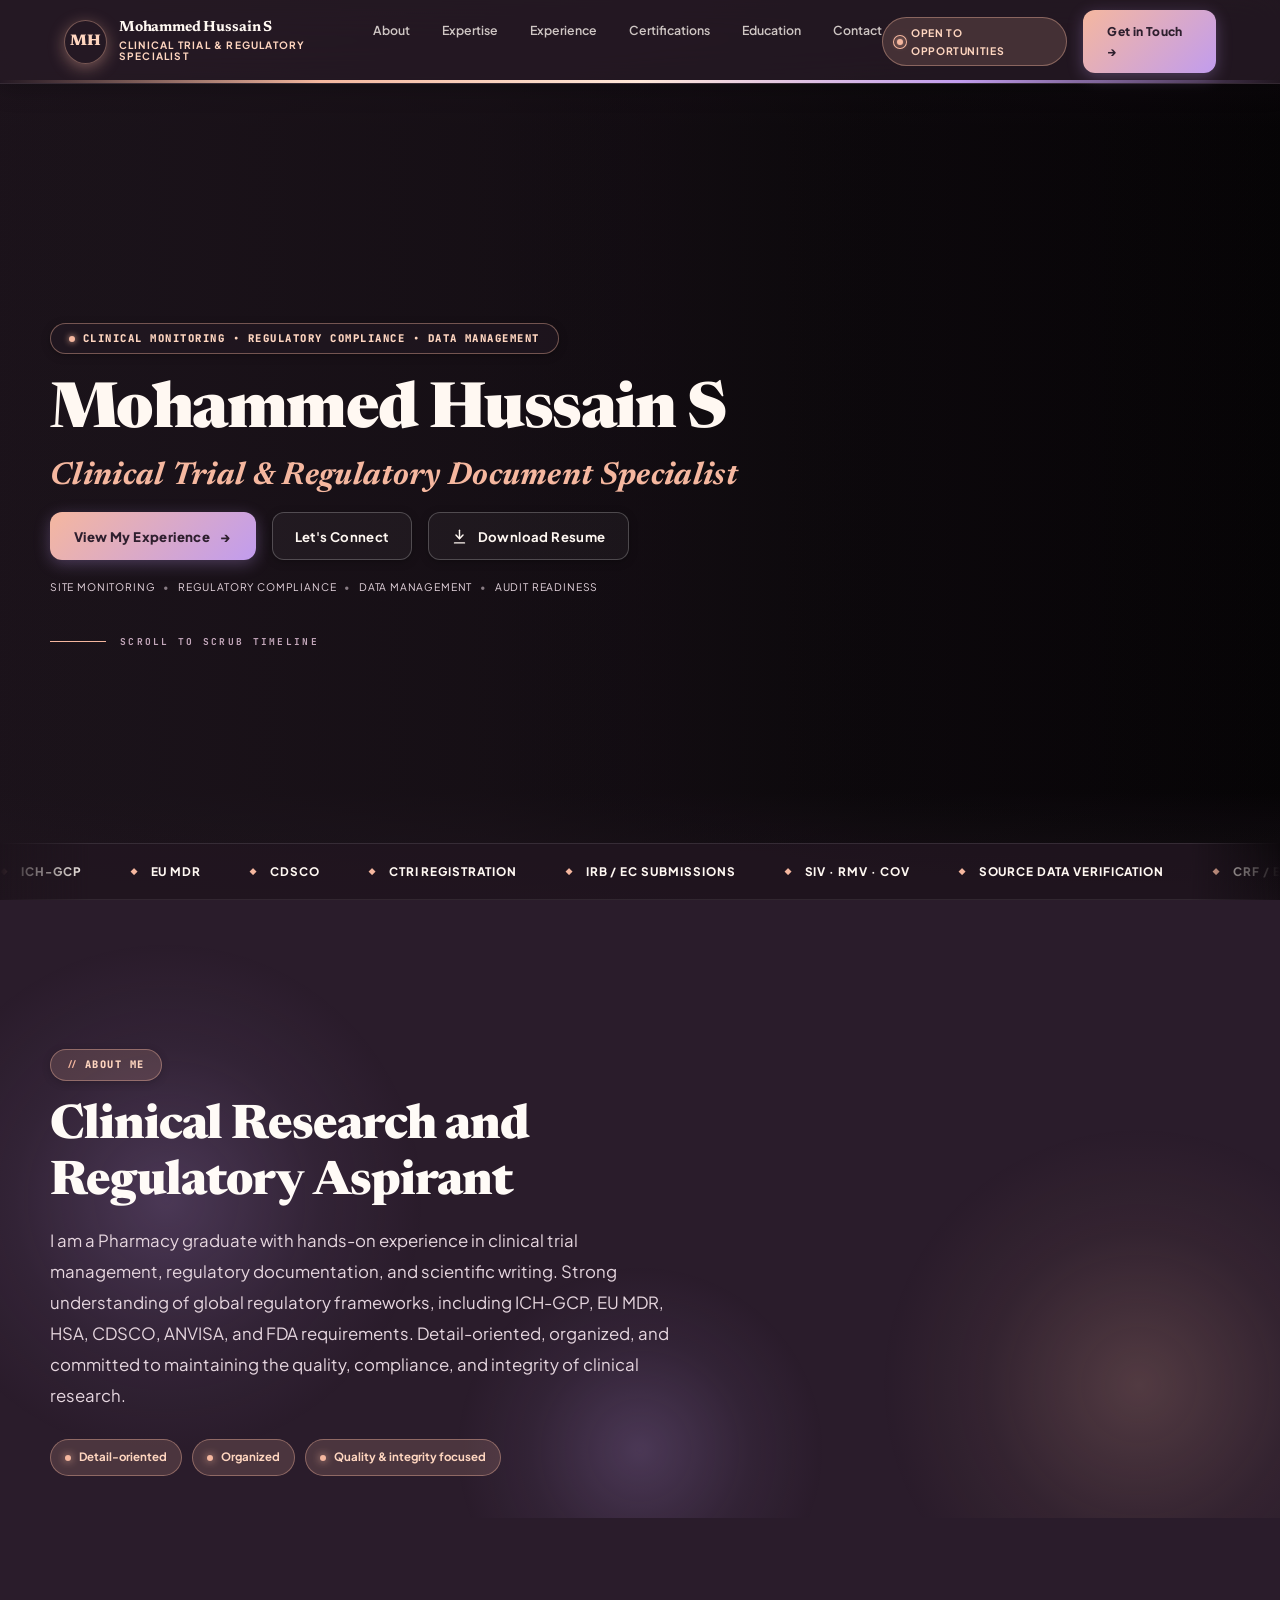
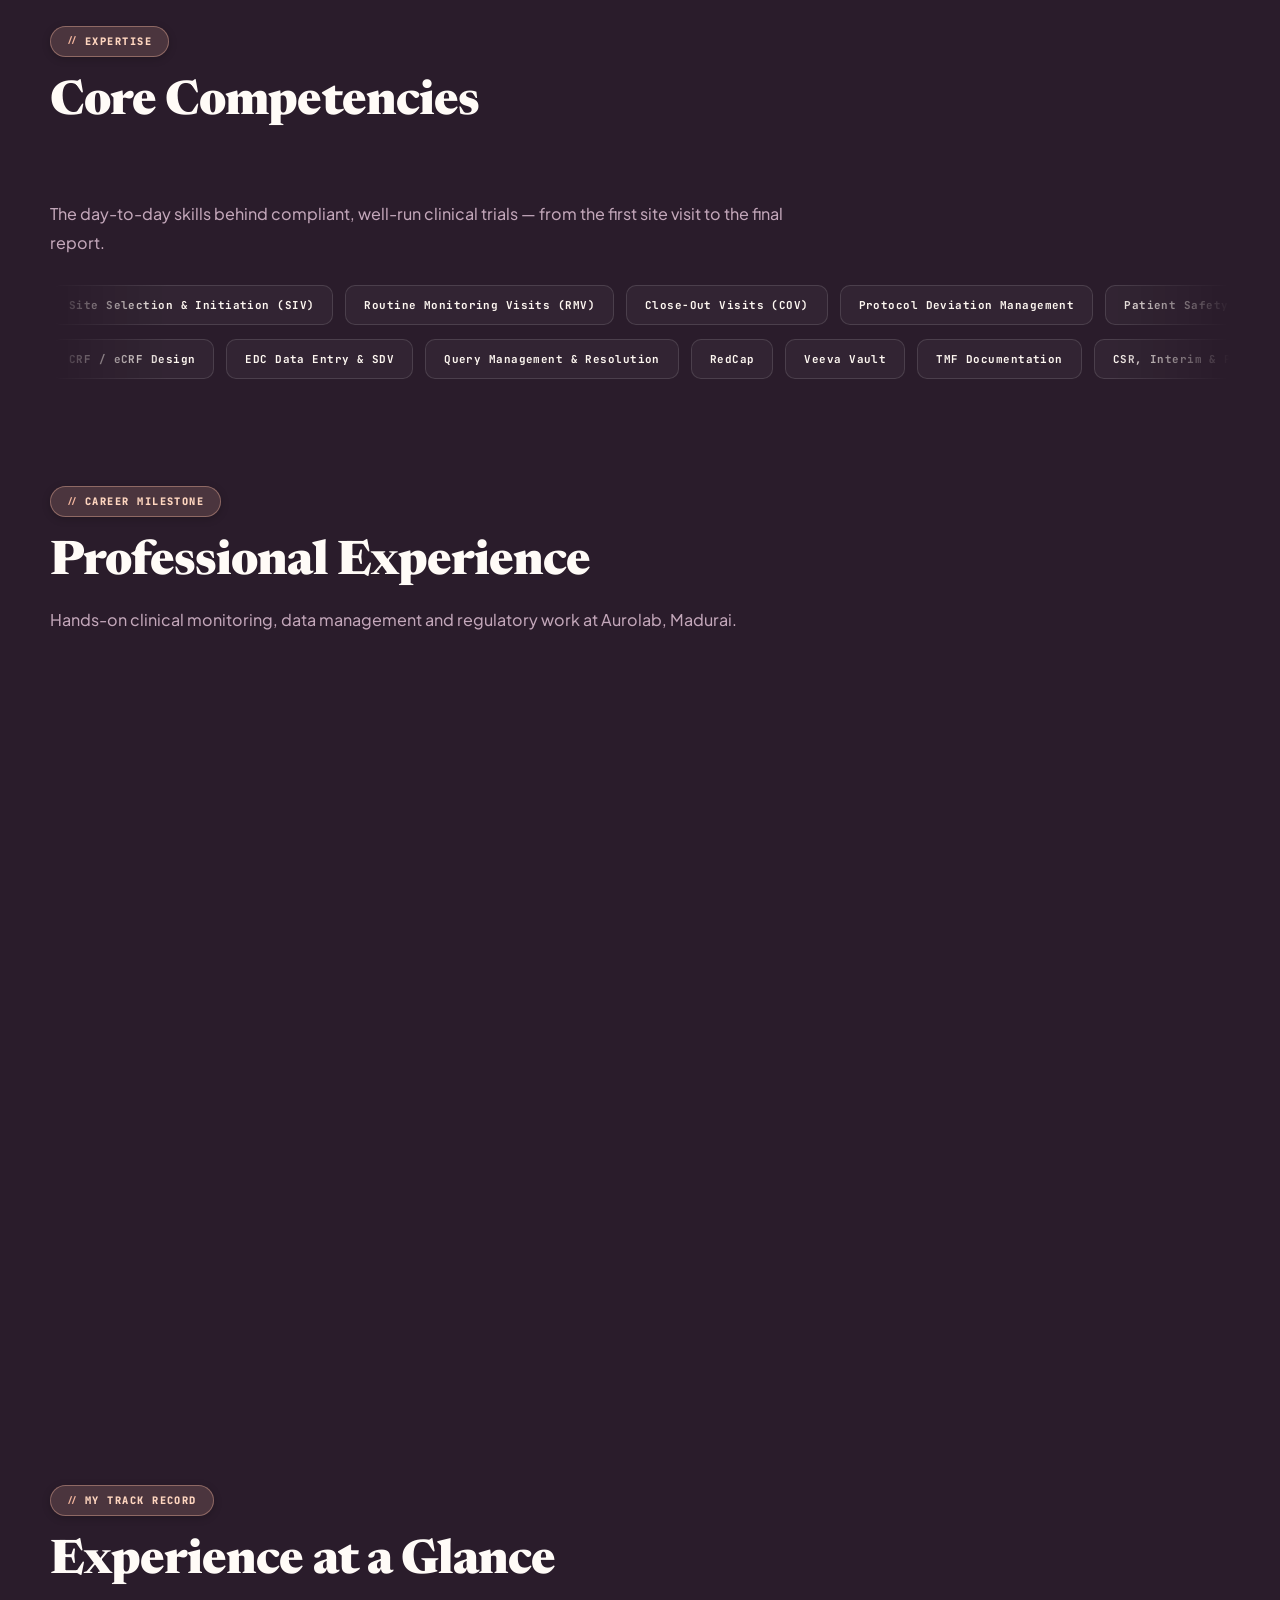
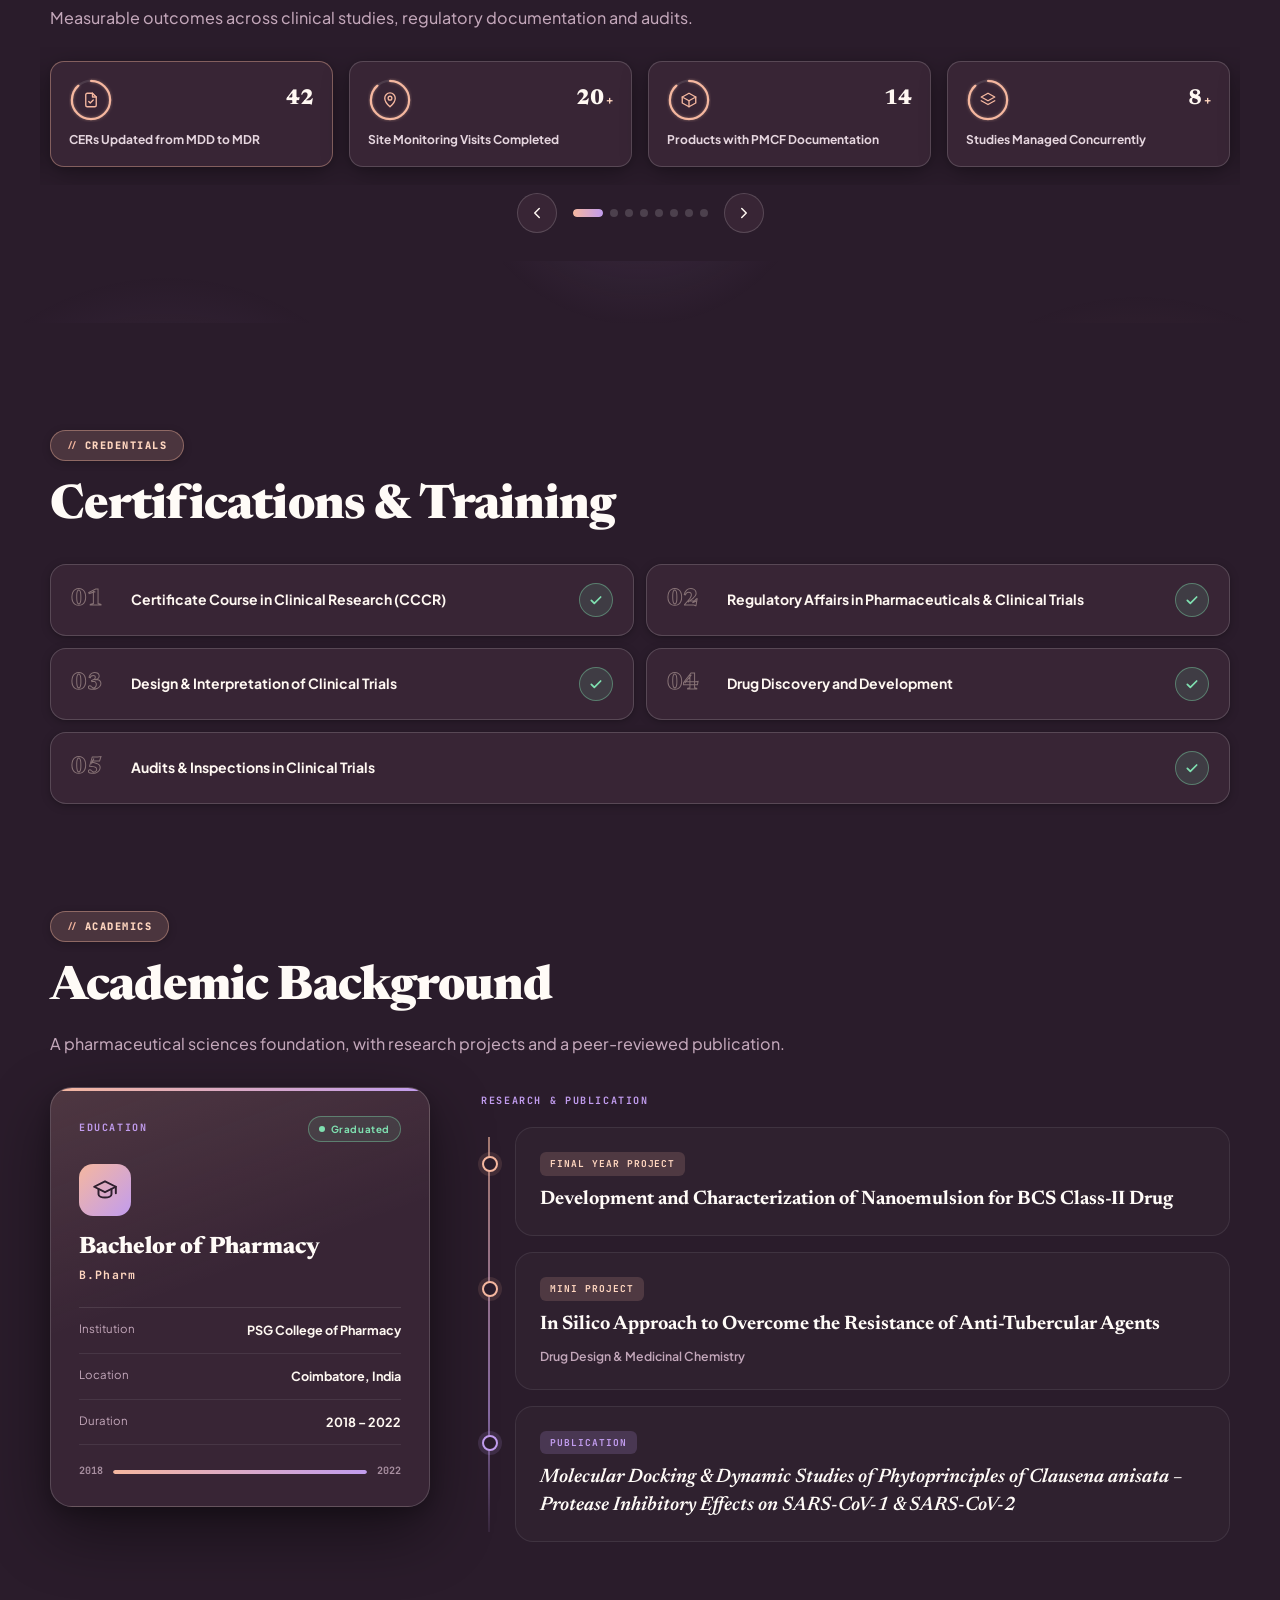
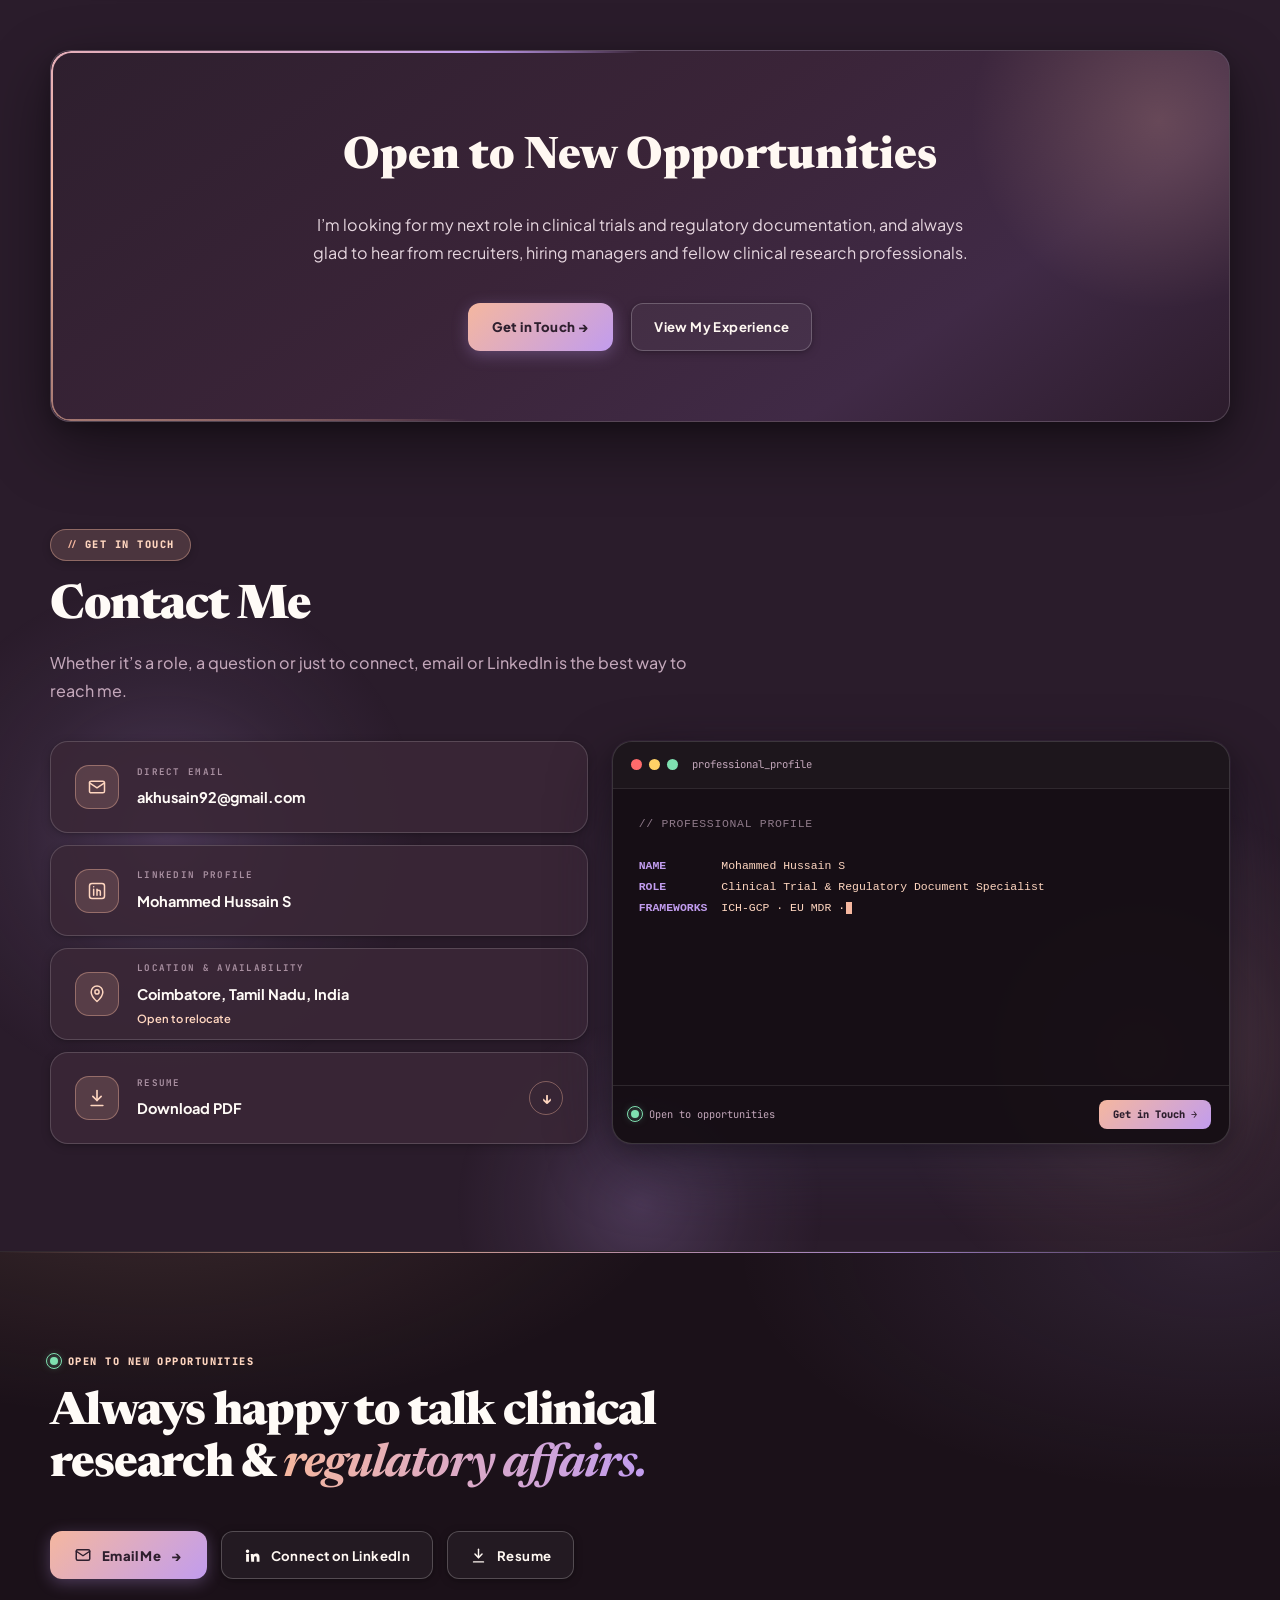
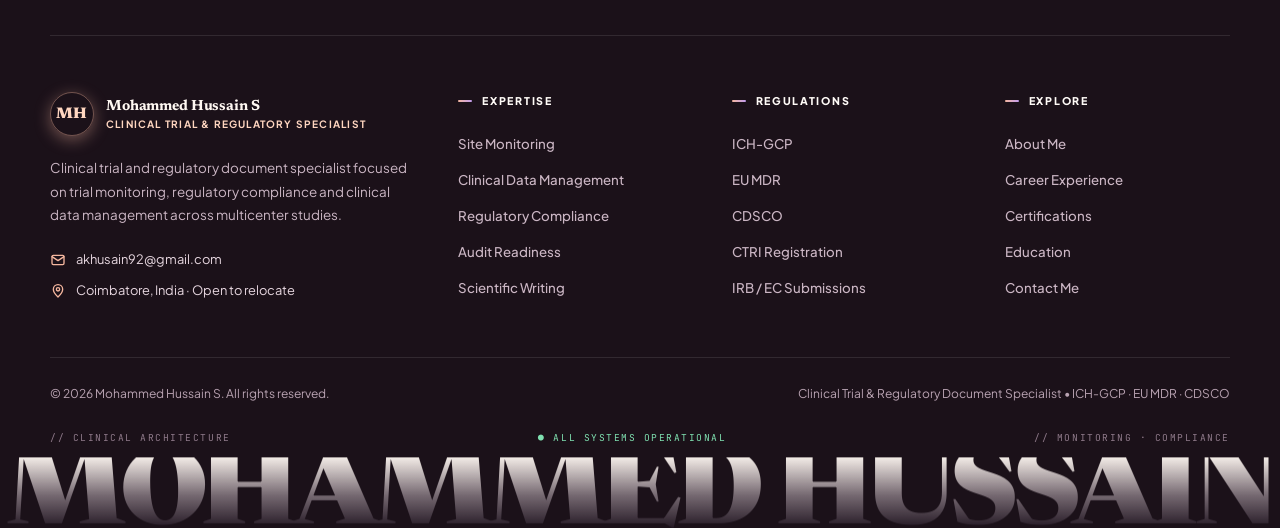
==== index.html @ bf6ba94a "Add portfolio files" ====
<!DOCTYPE html>
<html lang="en">
<head>
  <meta charset="UTF-8" />
  <meta name="viewport" content="width=device-width, initial-scale=1.0, maximum-scale=5.0" />
  
  <title>Mohammed Hussain S — Clinical Trial &amp; Regulatory Document Specialist</title>
  <meta name="description" content="Mohammed Hussain S — Clinical trial and regulatory document specialist with 2.7 years in clinical trial monitoring, regulatory compliance and data management across multicenter studies. ICH-GCP · EU MDR · CDSCO." />
  <meta name="robots" content="index, follow" />
  <meta name="keywords" content="Mohammed Hussain S, Clinical Trial Specialist, Regulatory Document Specialist, Clinical Research, Clinical Trial Monitoring, SIV, RMV, COV, SDV, ICH-GCP, EU MDR, CDSCO, CTRI, TMF, Aurolab" />
  
  <!-- Open Graph / Social Sharing Meta -->
  <meta property="og:type" content="website" />
  <meta property="og:title" content="Mohammed Hussain S — Clinical Trial &amp; Regulatory Document Specialist" />
  <meta property="og:description" content="Clinical trial and regulatory document specialist: 20+ site monitoring visits, 8+ concurrent trials with zero protocol deviations, and 6 notified body audits supported." />
  <meta name="twitter:card" content="summary_large_image" />
  <meta property="og:site_name" content="Mohammed Hussain S" />
  <meta property="og:image" content="ezgif-frame-001.jpg" />
  
  <!-- Google Fonts: Editorial Newsreader Serif + Plus Jakarta Sans + JetBrains Mono -->
  <link rel="preconnect" href="https://fonts.googleapis.com" />
  <link rel="preconnect" href="https://fonts.gstatic.com" crossorigin />
  <link href="https://fonts.googleapis.com/css2?family=JetBrains+Mono:wght@500;700;800&family=Newsreader:ital,opsz,wght@0,6..72,400..800;1,6..72,400..800&family=Plus+Jakarta+Sans:wght@400;500;600;700;800&display=swap" rel="stylesheet" />
  
  <link rel="stylesheet" href="style.css?v=69" />

  <!-- Motion bootstrap: flags JS so hidden-until-animated states never apply without it,
       and a failsafe that always releases the intro even if something goes wrong. -->
  <script>
    (function (d) {
      var r = d.documentElement;
      r.classList.add('js');
      if (window.matchMedia && matchMedia('(prefers-reduced-motion: reduce)').matches) {
        r.classList.add('is-loaded', 'reduced-motion');
      } else {
        var seen = false;
        try { seen = sessionStorage.getItem('mh-intro-seen') === '1'; } catch (e) {}
        if (seen) { r.classList.add('is-loaded', 'no-intro'); }
        else { setTimeout(function () { r.classList.add('is-loaded'); }, 2500); }
      }
    })(document);
  </script>
</head>
<body>
  <a class="skip-link" href="#main-content">Skip to main content</a>

  <!-- Intro curtain (hidden without JS and for reduced motion) -->
  <div class="intro-loader" aria-hidden="true">
    <div class="boot-top">
      <span><i class="boot-blink"></i>Initializing System</span>
      <span>Portfolio &middot; 2026</span>
    </div>
    <div class="boot-center">
      <div class="boot-name">MOHAMMED<span>HUSSAIN</span></div>
      <div class="boot-sub">Clinical Trial &amp; Regulatory Document Specialist</div>
      <div class="boot-pct"><span id="boot-pct">0</span><small>%</small></div>
    </div>
    <div class="boot-bottom">
      <div class="boot-bar"><span id="boot-bar"></span></div>
      <div class="boot-meta">
        <span id="boot-status">Loading modules&hellip;</span>
        <span>ICH-GCP &middot; EU MDR &middot; CDSCO</span>
      </div>
    </div>
  </div>

  <!-- Reading progress bar -->
  <div class="scroll-progress" aria-hidden="true"></div>

  <!-- Cursor follower (desktop pointers only) -->
  <div class="cursor-ring" aria-hidden="true"></div>

  <!-- Background Scroll Animation Canvas (High-Fidelity, Smooth Cinematic Scrubbing) -->
  <canvas id="scroll-canvas" aria-hidden="true"></canvas>

  <!-- Ambient Contrast Vignette (Guarantees Sharp Readability while Preserving Full Video Visibility) -->
  <div class="canvas-overlay" aria-hidden="true"></div>

  <!-- Main Content Layer Floating Gracefully over the Canvas -->
  <div class="content-wrapper">

    <!-- NAVIGATION BAR -->
    <header>
      <nav class="site-nav">
        <a href="#top" class="nav-brand">
          <span class="brand-monogram">MH</span>
          <div class="brand-meta">
            <span class="brand-name">Mohammed Hussain S</span>
            <span class="brand-title">Clinical Trial &amp; Regulatory Specialist</span>
          </div>
        </a>

        <ul class="nav-menu">
          <li><a href="#about" class="nav-link">About</a></li>
          <li><a href="#services" class="nav-link">Expertise</a></li>
          <li><a href="#experience" class="nav-link">Experience</a></li>
          <li><a href="#certifications" class="nav-link">Certifications</a></li>
          <li><a href="#credentials" class="nav-link">Education</a></li>
          <li><a href="#contact" class="nav-link">Contact</a></li>
        </ul>

        <div class="nav-actions">
          <div class="status-indicator">
            <span class="status-dot"></span>
            <span>Open to Opportunities</span>
          </div>
          <a href="#contact" class="btn btn-primary btn-sm btn-nav">Get in Touch &rarr;</a>
          <button class="hamburger" id="hamburger-btn" type="button" aria-label="Open navigation menu" aria-expanded="false" aria-controls="mobile-drawer">
            <span></span><span></span><span></span>
          </button>
        </div>
      </nav>

      <!-- Mobile Navigation Drawer -->
      <div class="mobile-nav-drawer" id="mobile-drawer">
        <ul>
          <li><a href="#about">About</a></li>
          <li><a href="#services">Expertise</a></li>
          <li><a href="#experience">Experience</a></li>
          <li><a href="#certifications">Certifications</a></li>
          <li><a href="#credentials">Education</a></li>
          <li><a href="#contact">Contact</a></li>
        </ul>
      </div>
    </header>

    <main id="main-content">

      <!-- HERO SECTION -->
      <section class="hero-section" id="top">
        <div class="container">
          <div class="hero-grid">
            <div class="hero-content">
              <div class="hero-tag hero-seq" style="--d:0">Clinical Monitoring &bull; Regulatory Compliance &bull; Data Management</div>
              <h1 class="hero-title">
                Mohammed Hussain S
                <em class="hero-role">Clinical Trial &amp; Regulatory Document Specialist</em>
              </h1>
              <div class="hero-actions hero-seq" style="--d:780">
                <a href="#experience" class="btn btn-primary">View My Experience <span aria-hidden="true">&rarr;</span></a>
                <a href="#contact" class="btn btn-outline">Let's Connect</a>
                <a href="Mohammed_Hussain_S_Resume.pdf" class="btn btn-outline btn-resume" download><svg viewBox="0 0 24 24" width="17" height="17" fill="none" stroke="currentColor" stroke-width="2" stroke-linecap="round" stroke-linejoin="round" aria-hidden="true"><path d="M12 3v12"/><path d="m7 10 5 5 5-5"/><path d="M5 21h14"/></svg> Download Resume</a>
              </div>
              <p class="hero-proof hero-seq" style="--d:900">
                Site Monitoring <span aria-hidden="true">&bull;</span>
                Regulatory Compliance <span aria-hidden="true">&bull;</span>
                Data Management <span aria-hidden="true">&bull;</span>
                Audit Readiness
              </p>
              <div class="scroll-cue hero-seq" style="--d:1000" aria-hidden="true">
                <span class="scroll-cue-line"></span>
                Scroll to scrub timeline
              </div>
            </div>
          </div>
        </div>

        <!-- SEAMLESS COMPLIANCE TICKER -->
        <div class="marquee-strip hero-seq" style="--d:1100">
          <div class="marquee-track">
            <span class="marquee-pill">ICH-GCP</span><span class="marquee-pill">EU MDR</span><span class="marquee-pill">CDSCO</span><span class="marquee-pill">CTRI Registration</span><span class="marquee-pill">IRB / EC Submissions</span><span class="marquee-pill">SIV · RMV · COV</span><span class="marquee-pill">Source Data Verification</span><span class="marquee-pill">CRF / eCRF Design</span><span class="marquee-pill">TMF Documentation</span><span class="marquee-pill">Notified Body Audits</span><span class="marquee-pill">ICH-GCP</span><span class="marquee-pill">EU MDR</span><span class="marquee-pill">CDSCO</span><span class="marquee-pill">CTRI Registration</span><span class="marquee-pill">IRB / EC Submissions</span><span class="marquee-pill">SIV · RMV · COV</span><span class="marquee-pill">Source Data Verification</span><span class="marquee-pill">CRF / eCRF Design</span><span class="marquee-pill">TMF Documentation</span><span class="marquee-pill">Notified Body Audits</span>
          </div>
        </div>
      </section>

      <!-- ABOUT -->
      <section id="about">
        <div class="glow-field" aria-hidden="true"><span></span><span></span><span></span></div>
        <div class="container">
          <div class="about-grid">
            <div class="about-copy">
              <div class="section-badge">About Me</div>
              <h2 class="section-title">Clinical Research and Regulatory Aspirant</h2>
              <p class="about-text">
                I am a Pharmacy graduate with hands-on experience in clinical trial management, regulatory documentation, and scientific writing. Strong understanding of global regulatory frameworks, including ICH-GCP, EU MDR, HSA, CDSCO, ANVISA, and FDA requirements. Detail-oriented, organized, and committed to maintaining the quality, compliance, and integrity of clinical research.
              </p>
              <ul class="about-traits" aria-label="Working style">
                <li>Detail-oriented</li>
                <li>Organized</li>
                <li>Quality &amp; integrity focused</li>
              </ul>
            </div>

            <aside class="about-card reveal-on-scroll" aria-label="Profile snapshot">
              <span class="about-card-label">// Snapshot</span>

              <ul class="about-focus">
                <li><span class="about-focus-icon"><svg class="li" viewBox="0 0 24 24" width="20" height="20" fill="none" stroke="currentColor" stroke-width="1.8" stroke-linecap="round" stroke-linejoin="round" aria-hidden="true"><path d="M9 3h6"/><path d="M10 3v6.5L4.6 18.2A2 2 0 0 0 6.3 21h11.4a2 2 0 0 0 1.7-2.8L14 9.5V3"/><path d="M7.5 15h9"/></svg></span><span><b>Clinical Trial Management</b><small>Clinical operations &middot; multicenter trials</small></span></li>
                <li><span class="about-focus-icon"><svg class="li" viewBox="0 0 24 24" width="20" height="20" fill="none" stroke="currentColor" stroke-width="1.8" stroke-linecap="round" stroke-linejoin="round" aria-hidden="true"><path d="M14 3H7a2 2 0 0 0-2 2v14a2 2 0 0 0 2 2h10a2 2 0 0 0 2-2V8z"/><path d="M14 3v5h5"/><path d="M9 13h6M9 17h6M9 9h2"/></svg></span><span><b>Regulatory Documentation</b><small>CSR &middot; PMCF &middot; PBRER &middot; Risk file</small></span></li>
                <li><span class="about-focus-icon"><svg class="li" viewBox="0 0 24 24" width="20" height="20" fill="none" stroke="currentColor" stroke-width="1.8" stroke-linecap="round" stroke-linejoin="round" aria-hidden="true"><path d="M12 20h9"/><path d="M16.4 3.6a2.1 2.1 0 0 1 3 3L7 19l-4 1 1-4z"/></svg></span><span><b>Scientific Writing</b><small>Literature reviews &middot; publications</small></span></li>
              </ul>

              <span class="about-card-label about-card-label--mt">// Regulatory Frameworks</span>
              <div class="about-fw">
                <span><b>ICH-GCP</b><small>Global</small></span>
                <span><b>EU MDR</b><small>Europe</small></span>
                <span><b>FDA</b><small>USA</small></span>
                <span><b>CDSCO</b><small>India</small></span>
                <span><b>HSA</b><small>Singapore</small></span>
                <span><b>ANVISA</b><small>Brazil</small></span>
              </div>
            </aside>
          </div>
        </div>
      </section>

      <!-- CORE COMPETENCIES -->
      <section id="services">
        <div class="container">
          <div class="section-badge">Expertise</div>
          <h2 class="section-title">Core Competencies</h2>
          <h3 class="section-subtitle-accent">Clinical Monitoring &middot; Data Management &middot; Regulatory Documentation</h3>
          <p class="section-description">
            The day-to-day skills behind compliant, well-run clinical trials &mdash; from the first site visit to the final report.
          </p>

          <div class="tech-marquee" aria-label="Core competencies">
            <div class="tech-row"><div class="tech-track"><span class="tech-pill">Site Selection &amp; Initiation (SIV)</span><span class="tech-pill">Routine Monitoring Visits (RMV)</span><span class="tech-pill">Close-Out Visits (COV)</span><span class="tech-pill">Protocol Deviation Management</span><span class="tech-pill">Patient Safety Oversight</span><span class="tech-pill">ICH-GCP Compliance</span><span class="tech-pill">EU MDR</span><span class="tech-pill">CDSCO Guidelines</span><span class="tech-pill">CTRI Registration</span><span class="tech-pill">IRB / EC Submissions</span><span class="tech-pill">Site Selection &amp; Initiation (SIV)</span><span class="tech-pill">Routine Monitoring Visits (RMV)</span><span class="tech-pill">Close-Out Visits (COV)</span><span class="tech-pill">Protocol Deviation Management</span><span class="tech-pill">Patient Safety Oversight</span><span class="tech-pill">ICH-GCP Compliance</span><span class="tech-pill">EU MDR</span><span class="tech-pill">CDSCO Guidelines</span><span class="tech-pill">CTRI Registration</span><span class="tech-pill">IRB / EC Submissions</span></div></div>
            <div class="tech-row tech-row--rev"><div class="tech-track"><span class="tech-pill">CRF / eCRF Design</span><span class="tech-pill">EDC Data Entry &amp; SDV</span><span class="tech-pill">Query Management &amp; Resolution</span><span class="tech-pill">RedCap</span><span class="tech-pill">Veeva Vault</span><span class="tech-pill">TMF Documentation</span><span class="tech-pill">CSR, Interim &amp; PMCF Reports</span><span class="tech-pill">Informed Consent Forms (ICFs)</span><span class="tech-pill">Notified Body Audits &middot; TÜV Rheinland &middot; BSI &middot; HTCERT &middot; DQS Med</span><span class="tech-pill">CRF / eCRF Design</span><span class="tech-pill">EDC Data Entry &amp; SDV</span><span class="tech-pill">Query Management &amp; Resolution</span><span class="tech-pill">RedCap</span><span class="tech-pill">Veeva Vault</span><span class="tech-pill">TMF Documentation</span><span class="tech-pill">CSR, Interim &amp; PMCF Reports</span><span class="tech-pill">Informed Consent Forms (ICFs)</span><span class="tech-pill">Notified Body Audits &middot; TÜV Rheinland &middot; BSI &middot; HTCERT &middot; DQS Med</span></div></div>
          </div>
        </div>
      </section>

      <!-- CAREER EXPERIENCE -->
      <section id="experience">
        <div class="container experience-container">
          <div class="section-badge">Career Milestone</div>
          <h2 class="section-title">Professional Experience</h2>
          <p class="section-description">
            Hands-on clinical monitoring, data management and regulatory work at Aurolab, Madurai.
          </p>

          <article class="xp reveal-on-scroll">
            <aside class="xp-side">
              <span class="xp-kicker">// Company</span>
              <div class="xp-org">
                <div class="xp-logo" aria-hidden="true">A</div>
                <div>
                  <div class="xp-company">Aurolab</div>
                  <div class="xp-loc">
                    <svg viewBox="0 0 24 24" width="13" height="13" fill="none" stroke="currentColor" stroke-width="2" stroke-linecap="round" stroke-linejoin="round" aria-hidden="true"><path d="M12 21s-7-6.2-7-11.5A7 7 0 0 1 19 9.5C19 14.8 12 21 12 21z"/><circle cx="12" cy="9.5" r="2.5"/></svg>
                    Madurai, India
                  </div>
                </div>
              </div>

              <dl class="xp-meta">
                <div><dt>From</dt><dd>Aug 2023</dd></div>
                <div><dt>To</dt><dd>Mar 2026</dd></div>
                <div><dt>Duration</dt><dd class="xp-meta-hi">2.7 years</dd></div>
              </dl>
              <div class="xp-span" aria-hidden="true"><i></i><span class="xp-span-pulse"></span><i></i></div>

              <span class="xp-kicker xp-kicker--focus">// Focus Areas</span>
              <ul class="xp-focus">
                <li>ISO 13485 / ISO 14155</li>
                <li>GCP</li>
                <li>EU MDR</li>
                <li>CDSCO</li>
                <li>Medical Writing</li>
                <li>Trial Management</li>
                <li>IRB / IEC Submission</li>
              </ul>
            </aside>

            <div class="xp-main">
              <span class="xp-kicker">// Role</span>
              <h3 class="xp-role">RA Executive &ndash; Clinical Research Associate Function</h3>
              <p class="xp-summary">Clinical monitoring, data management and regulatory affairs for multicenter ophthalmic device trials &mdash; from site initiation to close-out.</p>

              <h4 class="xp-kicker xp-kicker--list">// What I Do</h4>
              <ol class="xp-duties stagger-parent">
                <li class="xp-duty"><span class="xp-duty-icon" aria-hidden="true"><svg class="li" viewBox="0 0 24 24" width="20" height="20" fill="none" stroke="currentColor" stroke-width="1.8" stroke-linecap="round" stroke-linejoin="round"><path d="M12 21s-7-6.2-7-11.5A7 7 0 0 1 19 9.5C19 14.8 12 21 12 21z"/><circle cx="12" cy="9.5" r="2.5"/></svg></span><span class="xp-duty-num">01</span><span class="xp-duty-text">Site Selection, Initiation, Routine &amp; Close-Out Visits</span></li>
                <li class="xp-duty"><span class="xp-duty-icon" aria-hidden="true"><svg class="li" viewBox="0 0 24 24" width="20" height="20" fill="none" stroke="currentColor" stroke-width="1.8" stroke-linecap="round" stroke-linejoin="round"><path d="M12 3 5 6v5c0 4.5 3 8.3 7 10 4-1.7 7-5.5 7-10V6z"/><path d="m9 12 2 2 4-4"/></svg></span><span class="xp-duty-num">02</span><span class="xp-duty-text">Protocol Adherence &amp; Patient Safety Oversight</span></li>
                <li class="xp-duty"><span class="xp-duty-icon" aria-hidden="true"><svg class="li" viewBox="0 0 24 24" width="20" height="20" fill="none" stroke="currentColor" stroke-width="1.8" stroke-linecap="round" stroke-linejoin="round"><ellipse cx="12" cy="5.5" rx="7" ry="2.5"/><path d="M5 5.5v13c0 1.4 3.1 2.5 7 2.5s7-1.1 7-2.5v-13"/><path d="M5 12c0 1.4 3.1 2.5 7 2.5s7-1.1 7-2.5"/></svg></span><span class="xp-duty-num">03</span><span class="xp-duty-text">CRF/eCRF Design, EDC Data Entry &amp; SDV</span></li>
                <li class="xp-duty"><span class="xp-duty-icon" aria-hidden="true"><svg class="li" viewBox="0 0 24 24" width="20" height="20" fill="none" stroke="currentColor" stroke-width="1.8" stroke-linecap="round" stroke-linejoin="round"><path d="M21 12a8 8 0 0 1-11.6 7.1L4 20l1-4.6A8 8 0 1 1 21 12z"/><path d="M10 9.5a2 2 0 1 1 2.8 1.8c-.5.3-.8.7-.8 1.2v.5"/><path d="M12 16h.01"/></svg></span><span class="xp-duty-num">04</span><span class="xp-duty-text">Query Management &amp; Resolution</span></li>
                <li class="xp-duty"><span class="xp-duty-icon" aria-hidden="true"><svg class="li" viewBox="0 0 24 24" width="20" height="20" fill="none" stroke="currentColor" stroke-width="1.8" stroke-linecap="round" stroke-linejoin="round"><path d="M14 3H7a2 2 0 0 0-2 2v14a2 2 0 0 0 2 2h10a2 2 0 0 0 2-2V8z"/><path d="M14 3v5h5"/><path d="m9 14 2 2 4-4"/></svg></span><span class="xp-duty-num">05</span><span class="xp-duty-text">CTRI Registration &amp; IRB/EC Submissions</span></li>
                <li class="xp-duty"><span class="xp-duty-icon" aria-hidden="true"><svg class="li" viewBox="0 0 24 24" width="20" height="20" fill="none" stroke="currentColor" stroke-width="1.8" stroke-linecap="round" stroke-linejoin="round"><path d="M3 7a2 2 0 0 1 2-2h4l2 2h8a2 2 0 0 1 2 2v8a2 2 0 0 1-2 2H5a2 2 0 0 1-2-2z"/><path d="m9 13 2 2 4-4"/></svg></span><span class="xp-duty-num">06</span><span class="xp-duty-text">TMF Documentation &amp; Audit Readiness</span></li>
                <li class="xp-duty"><span class="xp-duty-icon" aria-hidden="true"><svg class="li" viewBox="0 0 24 24" width="20" height="20" fill="none" stroke="currentColor" stroke-width="1.8" stroke-linecap="round" stroke-linejoin="round"><path d="M12 20h9"/><path d="M16.4 3.6a2.1 2.1 0 0 1 3 3L7 19l-4 1 1-4z"/></svg></span><span class="xp-duty-num">07</span><span class="xp-duty-text">Scientific Writing &amp; Literature Reviews</span></li>
              </ol>
            </div>
            <div class="xp-flow">
              <h4 class="xp-flow-head">
                <button type="button" class="xp-flow-toggle" aria-expanded="false" aria-controls="xp-pipe">
                  <span class="xp-flow-icon" aria-hidden="true"><svg class="li" viewBox="0 0 24 24" width="22" height="22" fill="none" stroke="currentColor" stroke-width="1.8" stroke-linecap="round" stroke-linejoin="round"><rect x="3" y="3" width="6" height="6" rx="1.5"/><rect x="15" y="15" width="6" height="6" rx="1.5"/><path d="M9 6h4a3 3 0 0 1 3 3v6"/><path d="m13.5 12.5 2.5 2.5 2.5-2.5"/></svg></span>
                  <span class="xp-flow-titles">
                    <span class="xp-flow-eyebrow">// My Contribution</span>
                    <span class="xp-flow-title">Across the Study Lifecycle</span>
                    <span class="xp-flow-sub">Regulatory Writing &rarr; Close-Out Visit</span>
                  </span>
                  <span class="xp-flow-meter" aria-hidden="true"><i></i><i></i><i></i><i></i><i></i><i></i><i></i></span>
                  <span class="xp-flow-badge">7 Stages</span>
                  <span class="xp-flow-chev" aria-hidden="true"><svg viewBox="0 0 24 24" width="16" height="16" fill="none" stroke="currentColor" stroke-width="2.2" stroke-linecap="round" stroke-linejoin="round"><path d="m6 9 6 6 6-6"/></svg></span>
                </button>
              </h4>
              <div class="xp-pipe-wrap">
                <ol class="xp-pipe" id="xp-pipe">
                  <li class="xp-pipe-step" style="--si:0"><span class="xp-pipe-num">01</span><span class="xp-pipe-text">Regulatory Writing</span></li>
                  <li class="xp-pipe-step" style="--si:1"><span class="xp-pipe-num">02</span><span class="xp-pipe-text">Site Selection</span></li>
                  <li class="xp-pipe-step" style="--si:2"><span class="xp-pipe-num">03</span><span class="xp-pipe-text">Collaboration with Doctors, Staff &amp; Marketing Teams</span></li>
                  <li class="xp-pipe-step" style="--si:3"><span class="xp-pipe-num">04</span><span class="xp-pipe-text">IRB / IEC Submission &amp; Clearance</span></li>
                  <li class="xp-pipe-step" style="--si:4"><span class="xp-pipe-num">05</span><span class="xp-pipe-text">Study Initiation Visit</span></li>
                  <li class="xp-pipe-step" style="--si:5"><span class="xp-pipe-num">06</span><span class="xp-pipe-text">Data Collection &amp; Analysis</span></li>
                  <li class="xp-pipe-step" style="--si:6"><span class="xp-pipe-num">07</span><span class="xp-pipe-text">Close-Out Visit</span></li>
                </ol>
              </div>
            </div>
          </article>
        </div>
      </section>

      <!-- EXPERIENCE AT A GLANCE -->
      <section id="track-record">
        <div class="container">
  <div class="section-tag reveal-left">My Track Record</div>
  <h2 class="section-title">Experience at a Glance</h2>
  <p class="section-sub">
    Measurable outcomes across clinical studies, regulatory documentation and audits.
  </p>
  <div class="tr-carousel" aria-roledescription="carousel" aria-label="Experience at a glance">
    <div class="tr-viewport">
  <div class="tr-row stagger-parent">
    <div class="tr-stat">
      <div class="tr-top-row">
        <div class="tr-ring-wrap">
          <svg class="tr-ring" viewBox="0 0 120 120" aria-hidden="true">
            <circle class="tr-ring-track" cx="60" cy="60" r="52"></circle>
            <circle class="tr-ring-fill" cx="60" cy="60" r="52"></circle>
          </svg>
          <div class="tr-icon-circle"><svg class="li" viewBox="0 0 24 24" width="22" height="22" fill="none" stroke="currentColor" stroke-width="1.8" stroke-linecap="round" stroke-linejoin="round" aria-hidden="true"><path d="M14 3H7a2 2 0 0 0-2 2v14a2 2 0 0 0 2 2h10a2 2 0 0 0 2-2V8z"/><path d="M14 3v5h5"/><path d="m9 14 2 2 4-4"/></svg></div>
        </div>
        <div class="tr-num">
          <span class="stat-count" data-target="42">42</span>
        </div>
      </div>
      <div class="tr-label">CERs Updated from MDD to MDR</div>
    </div>
    <div class="tr-stat">
      <div class="tr-top-row">
        <div class="tr-ring-wrap">
          <svg class="tr-ring" viewBox="0 0 120 120" aria-hidden="true">
            <circle class="tr-ring-track" cx="60" cy="60" r="52"></circle>
            <circle class="tr-ring-fill" cx="60" cy="60" r="52"></circle>
          </svg>
          <div class="tr-icon-circle"><svg class="li" viewBox="0 0 24 24" width="22" height="22" fill="none" stroke="currentColor" stroke-width="1.8" stroke-linecap="round" stroke-linejoin="round" aria-hidden="true"><path d="M12 21s-7-6.2-7-11.5A7 7 0 0 1 19 9.5C19 14.8 12 21 12 21z"/><circle cx="12" cy="9.5" r="2.5"/></svg></div>
        </div>
        <div class="tr-num">
          <span class="stat-count" data-target="20">20</span>
          <span>+</span>
        </div>
      </div>
      <div class="tr-label">Site Monitoring Visits Completed</div>
    </div>
    <div class="tr-stat">
      <div class="tr-top-row">
        <div class="tr-ring-wrap">
          <svg class="tr-ring" viewBox="0 0 120 120" aria-hidden="true">
            <circle class="tr-ring-track" cx="60" cy="60" r="52"></circle>
            <circle class="tr-ring-fill" cx="60" cy="60" r="52"></circle>
          </svg>
          <div class="tr-icon-circle"><svg class="li" viewBox="0 0 24 24" width="22" height="22" fill="none" stroke="currentColor" stroke-width="1.8" stroke-linecap="round" stroke-linejoin="round" aria-hidden="true"><path d="m21 8-9-5-9 5 9 5z"/><path d="M3 8v8l9 5 9-5V8"/><path d="M12 13v8"/></svg></div>
        </div>
        <div class="tr-num">
          <span class="stat-count" data-target="14">14</span>
        </div>
      </div>
      <div class="tr-label">Products with PMCF Documentation</div>
    </div>
    <div class="tr-stat">
      <div class="tr-top-row">
        <div class="tr-ring-wrap">
          <svg class="tr-ring" viewBox="0 0 120 120" aria-hidden="true">
            <circle class="tr-ring-track" cx="60" cy="60" r="52"></circle>
            <circle class="tr-ring-fill" cx="60" cy="60" r="52"></circle>
          </svg>
          <div class="tr-icon-circle"><svg class="li" viewBox="0 0 24 24" width="22" height="22" fill="none" stroke="currentColor" stroke-width="1.8" stroke-linecap="round" stroke-linejoin="round" aria-hidden="true"><path d="m12 3 9 5-9 5-9-5z"/><path d="m3 13 9 5 9-5"/></svg></div>
        </div>
        <div class="tr-num">
          <span class="stat-count" data-target="8">8</span>
          <span>+</span>
        </div>
      </div>
      <div class="tr-label">Studies Managed Concurrently</div>
    </div>
    <div class="tr-stat">
      <div class="tr-top-row">
        <div class="tr-ring-wrap">
          <svg class="tr-ring" viewBox="0 0 120 120" aria-hidden="true">
            <circle class="tr-ring-track" cx="60" cy="60" r="52"></circle>
            <circle class="tr-ring-fill" cx="60" cy="60" r="52"></circle>
          </svg>
          <div class="tr-icon-circle"><svg class="li" viewBox="0 0 24 24" width="22" height="22" fill="none" stroke="currentColor" stroke-width="1.8" stroke-linecap="round" stroke-linejoin="round" aria-hidden="true"><path d="M3 21h18"/><path d="M5 21V10M9.5 21V10M14.5 21V10M19 21V10"/><path d="M2 10 12 4l10 6z"/></svg></div>
        </div>
        <div class="tr-num">
          <span class="stat-count" data-target="6">6</span>
        </div>
      </div>
      <div class="tr-label">Notified Body Audits Undergone</div>
    </div>
    <div class="tr-stat">
      <div class="tr-top-row">
        <div class="tr-ring-wrap">
          <svg class="tr-ring" viewBox="0 0 120 120" aria-hidden="true">
            <circle class="tr-ring-track" cx="60" cy="60" r="52"></circle>
            <circle class="tr-ring-fill" cx="60" cy="60" r="52"></circle>
          </svg>
          <div class="tr-icon-circle"><svg class="li" viewBox="0 0 24 24" width="22" height="22" fill="none" stroke="currentColor" stroke-width="1.8" stroke-linecap="round" stroke-linejoin="round" aria-hidden="true"><rect x="4" y="3" width="16" height="18" rx="2"/><path d="M9 8h6M9 12h6M10 21v-4h4v4"/></svg></div>
        </div>
        <div class="tr-num">
          <span class="stat-count" data-target="5">5</span>
        </div>
      </div>
      <div class="tr-label">Clinical Sites Supported</div>
    </div>
    <div class="tr-stat">
      <div class="tr-top-row">
        <div class="tr-ring-wrap">
          <svg class="tr-ring" viewBox="0 0 120 120" aria-hidden="true">
            <circle class="tr-ring-track" cx="60" cy="60" r="52"></circle>
            <circle class="tr-ring-fill" cx="60" cy="60" r="52"></circle>
          </svg>
          <div class="tr-icon-circle"><svg class="li" viewBox="0 0 24 24" width="22" height="22" fill="none" stroke="currentColor" stroke-width="1.8" stroke-linecap="round" stroke-linejoin="round" aria-hidden="true"><path d="M14 3H7a2 2 0 0 0-2 2v14a2 2 0 0 0 2 2h10a2 2 0 0 0 2-2V8z"/><path d="M14 3v5h5"/><path d="M9 17v-3M12 17v-5M15 17v-2"/></svg></div>
        </div>
        <div class="tr-num">
          <span class="stat-count" data-target="4">4</span>
        </div>
      </div>
      <div class="tr-label">Clinical Study Reports (CSR) Prepared</div>
    </div>
    <div class="tr-stat">
      <div class="tr-top-row">
        <div class="tr-ring-wrap">
          <svg class="tr-ring" viewBox="0 0 120 120" aria-hidden="true">
            <circle class="tr-ring-track" cx="60" cy="60" r="52"></circle>
            <circle class="tr-ring-fill" cx="60" cy="60" r="52"></circle>
          </svg>
          <div class="tr-icon-circle"><svg class="li" viewBox="0 0 24 24" width="22" height="22" fill="none" stroke="currentColor" stroke-width="1.8" stroke-linecap="round" stroke-linejoin="round" aria-hidden="true"><path d="M21 12a8 8 0 0 1-11.5 7.2L4 20l1-4.6A8 8 0 1 1 21 12z"/><path d="m9 12 2 2 4-4"/></svg></div>
        </div>
        <div class="tr-num">
          <span class="stat-count" data-target="100">100</span>
          <span>%</span>
        </div>
      </div>
      <div class="tr-label">Query Resolution Success in NB Audits</div>
    </div>
  </div>
    </div>
    <div class="tr-controls">
      <button type="button" class="tr-nav tr-prev" aria-label="Previous"><svg viewBox="0 0 24 24" width="18" height="18" fill="none" stroke="currentColor" stroke-width="2" stroke-linecap="round" stroke-linejoin="round" aria-hidden="true"><path d="M15 18l-6-6 6-6"/></svg></button>
      <div class="tr-dots" aria-label="Choose highlight"></div>
      <button type="button" class="tr-nav tr-next" aria-label="Next"><svg viewBox="0 0 24 24" width="18" height="18" fill="none" stroke="currentColor" stroke-width="2" stroke-linecap="round" stroke-linejoin="round" aria-hidden="true"><path d="M9 18l6-6-6-6"/></svg></button>
    </div>
  </div>
        </div>
      </section>

      <!-- HOW I SUPPORT TRIALS + TRACK RECORD -->
      <section id="research-services">
        <div class="glow-field" aria-hidden="true"><span></span><span></span><span></span></div>
        <div class="container">
          <div class="who-we-serve-banner reveal-on-scroll">
            <span class="serve-lead-label">Standards &amp; Regulations Complied With:</span>
            <div class="serve-tags-group"><span class="pill-tag">ISO 13485</span><span class="pill-tag">ISO 14155</span><span class="pill-tag">ISO 14971</span><span class="pill-tag">GCP</span><span class="pill-tag">ICH</span><span class="pill-tag">CDSCO</span><span class="pill-tag">ANVISA</span><span class="pill-tag">EU MDR</span><span class="pill-tag">FDA</span></div>
          </div>
        </div>
      </section>

      <!-- CERTIFICATIONS -->
      <section id="certifications">
        <div class="container">
          <div class="section-badge">Credentials</div>
          <h2 class="section-title">Certifications &amp; Training</h2>
          <ol class="cert-list stagger-parent">
            <li class="cert-item">
              <span class="cert-idx">01</span>
              <span class="cert-name">Certificate Course in Clinical Research (CCCR)</span>
              <span class="cert-seal" aria-hidden="true"><svg viewBox="0 0 24 24" width="16" height="16" fill="none" stroke="currentColor" stroke-width="2.6" stroke-linecap="round" stroke-linejoin="round"><path d="M5 12.5l4.5 4.5L19 7.5"/></svg></span>
            </li>
            <li class="cert-item">
              <span class="cert-idx">02</span>
              <span class="cert-name">Regulatory Affairs in Pharmaceuticals &amp; Clinical Trials</span>
              <span class="cert-seal" aria-hidden="true"><svg viewBox="0 0 24 24" width="16" height="16" fill="none" stroke="currentColor" stroke-width="2.6" stroke-linecap="round" stroke-linejoin="round"><path d="M5 12.5l4.5 4.5L19 7.5"/></svg></span>
            </li>
            <li class="cert-item">
              <span class="cert-idx">03</span>
              <span class="cert-name">Design &amp; Interpretation of Clinical Trials</span>
              <span class="cert-seal" aria-hidden="true"><svg viewBox="0 0 24 24" width="16" height="16" fill="none" stroke="currentColor" stroke-width="2.6" stroke-linecap="round" stroke-linejoin="round"><path d="M5 12.5l4.5 4.5L19 7.5"/></svg></span>
            </li>
            <li class="cert-item">
              <span class="cert-idx">04</span>
              <span class="cert-name">Drug Discovery and Development</span>
              <span class="cert-seal" aria-hidden="true"><svg viewBox="0 0 24 24" width="16" height="16" fill="none" stroke="currentColor" stroke-width="2.6" stroke-linecap="round" stroke-linejoin="round"><path d="M5 12.5l4.5 4.5L19 7.5"/></svg></span>
            </li>
            <li class="cert-item">
              <span class="cert-idx">05</span>
              <span class="cert-name">Audits &amp; Inspections in Clinical Trials</span>
              <span class="cert-seal" aria-hidden="true"><svg viewBox="0 0 24 24" width="16" height="16" fill="none" stroke="currentColor" stroke-width="2.6" stroke-linecap="round" stroke-linejoin="round"><path d="M5 12.5l4.5 4.5L19 7.5"/></svg></span>
            </li>
          </ol>
        </div>
      </section>

      <!-- ACADEMIC BACKGROUND: education, projects, publication -->
      <section id="credentials">
        <div class="container">
          <div class="section-badge">Academics</div>
          <h2 class="section-title">Academic Background</h2>
          <p class="section-description">
            A pharmaceutical sciences foundation, with research projects and a peer-reviewed publication.
          </p>

          <div class="ac-layout">
            <!-- Left: education credential -->
            <aside class="ac-edu reveal-on-scroll">
              <div class="ac-edu-top">
                <span class="ac-label">Education</span>
                <span class="ac-badge">Graduated</span>
              </div>
              <div class="ac-edu-icon" aria-hidden="true">
                <svg viewBox="0 0 24 24" width="26" height="26" fill="none" stroke="currentColor" stroke-width="1.8" stroke-linecap="round" stroke-linejoin="round"><path d="M22 9 12 4 2 9l10 5 10-5z"/><path d="M6 11v5c0 1.7 2.7 3 6 3s6-1.3 6-3v-5"/><path d="M22 9v6"/></svg>
              </div>
              <h3 class="ac-degree">Bachelor of Pharmacy</h3>
              <div class="ac-abbr">B.Pharm</div>
              <dl class="ac-facts">
                <div><dt>Institution</dt><dd>PSG College of Pharmacy</dd></div>
                <div><dt>Location</dt><dd>Coimbatore, India</dd></div>
                <div><dt>Duration</dt><dd>2018 &ndash; 2022</dd></div>
              </dl>
              <div class="ac-span" aria-hidden="true"><span>2018</span><i><b></b></i><span>2022</span></div>
            </aside>

            <!-- Right: research output -->
            <div class="ac-research">
              <span class="ac-label">Research &amp; Publication</span>
              <ol class="ac-rail">
                <li class="ac-item reveal-on-scroll">
                  <span class="ac-node" aria-hidden="true"></span>
                  <div class="ac-item-head">
                    <span class="ac-type">Final Year Project</span>
                  </div>
                  <h4 class="ac-title">Development and Characterization of Nanoemulsion for BCS Class-II Drug</h4>
                </li>
                <li class="ac-item reveal-on-scroll">
                  <span class="ac-node" aria-hidden="true"></span>
                  <div class="ac-item-head">
                    <span class="ac-type">Mini Project</span>
                  </div>
                  <h4 class="ac-title">In Silico Approach to Overcome the Resistance of Anti-Tubercular Agents</h4>
                  <p class="ac-meta">Drug Design &amp; Medicinal Chemistry</p>
                </li>
                <li class="ac-item reveal-on-scroll">
                  <span class="ac-node ac-node--pub" aria-hidden="true"></span>
                  <div class="ac-item-head">
                    <span class="ac-type ac-type--pub">Publication</span>
                  </div>
                  <h4 class="ac-title ac-title--pub">Molecular Docking &amp; Dynamic Studies of Phytoprinciples of <em>Clausena anisata</em> &ndash; Protease Inhibitory Effects on SARS-CoV-1 &amp; SARS-CoV-2</h4>
                </li>
              </ol>
            </div>
          </div>
          <span id="projects" class="anchor-shim" aria-hidden="true"></span>
        </div>
      </section>

      <!-- CALL TO ACTION BANNER -->
      <section class="cta-banner-section">
        <div class="container">
          <div class="cta-box reveal-on-scroll">
            <h2>Open to New Opportunities</h2>
            <p>
              I&rsquo;m looking for my next role in clinical trials and regulatory documentation, and always glad to hear from recruiters, hiring managers and fellow clinical research professionals.
            </p>
            <div class="cta-actions">
              <a href="#contact" class="btn btn-primary">Get in Touch &rarr;</a>
              <a href="#experience" class="btn btn-outline">View My Experience</a>
            </div>
          </div>
        </div>
      </section>

      <!-- CONTACT -->
      <section id="contact">
        <div class="glow-field" aria-hidden="true"><span></span><span></span><span></span></div>
        <div class="container">
          <div class="contact-head">
            <div class="section-badge">Get in Touch</div>
            <h2 class="section-title">Contact Me</h2>
            <p class="section-description">
              Whether it&rsquo;s a role, a question or just to connect, email or LinkedIn is the best way to reach me.
            </p>
          </div>

          <div class="contact-grid">

            <div class="contact-info-panel reveal-on-scroll">

              <a href="mailto:akhusain92@gmail.com" class="contact-channel-card">
                <div class="contact-icon-bubble"><svg class="li" viewBox="0 0 24 24" width="20" height="20" fill="none" stroke="currentColor" stroke-width="1.8" stroke-linecap="round" stroke-linejoin="round" aria-hidden="true"><rect x="3" y="5" width="18" height="14" rx="2"/><path d="m3 7 9 6 9-6"/></svg></div>
                <div class="channel-content">
                  <div class="channel-label">Direct Email</div>
                  <div class="channel-value">akhusain92@gmail.com</div>
                </div>
              </a>

              <a href="https://www.linkedin.com/in/mohammed-hussain-s-2512411aa/" target="_blank" rel="noopener noreferrer" class="contact-channel-card">
                <div class="contact-icon-bubble"><svg class="li" viewBox="0 0 24 24" width="20" height="20" fill="none" stroke="currentColor" stroke-width="1.8" stroke-linecap="round" stroke-linejoin="round" aria-hidden="true"><rect x="3" y="3" width="18" height="18" rx="3"/><path d="M8 10v7M8 7v.01M12 17v-4a2 2 0 0 1 4 0v4M12 10v7"/></svg></div>
                <div class="channel-content">
                  <div class="channel-label">LinkedIn Profile</div>
                  <div class="channel-value">Mohammed Hussain S</div>
                </div>
              </a>

              <div class="contact-channel-card is-static">
                <div class="contact-icon-bubble"><svg class="li" viewBox="0 0 24 24" width="20" height="20" fill="none" stroke="currentColor" stroke-width="1.8" stroke-linecap="round" stroke-linejoin="round" aria-hidden="true"><path d="M12 21s-7-6.2-7-11.5A7 7 0 0 1 19 9.5C19 14.8 12 21 12 21z"/><circle cx="12" cy="9.5" r="2.5"/></svg></div>
                <div class="channel-content">
                  <div class="channel-label">Location &amp; Availability</div>
                  <div class="channel-value">Coimbatore, Tamil Nadu, India</div>
                  <span class="channel-note">Open to relocate</span>
                </div>
              </div>

              <a href="Mohammed_Hussain_S_Resume.pdf" class="contact-channel-card resume-card" download>
                <div class="contact-icon-bubble"><svg viewBox="0 0 24 24" width="20" height="20" fill="none" stroke="currentColor" stroke-width="2" stroke-linecap="round" stroke-linejoin="round" aria-hidden="true"><path d="M12 3v12"/><path d="m7 10 5 5 5-5"/><path d="M5 21h14"/></svg></div>
                <div class="channel-content">
                  <div class="channel-label">Resume</div>
                  <div class="channel-value">Download PDF</div>
                </div>
                <span class="resume-arrow" aria-hidden="true">&darr;</span>
              </a>
            </div>

            <div class="terminal-card doc-card reveal-on-scroll">
              <div class="terminal-head">
                <span class="terminal-dots" aria-hidden="true"><i></i><i></i><i></i></span>
                <span class="terminal-file">professional_profile</span>
              </div>
              <pre class="terminal-body"><code id="terminal-code"><span class="tk-c">// PROFESSIONAL PROFILE</span>

<span class="tk-k">NAME        </span><span class="tk-s">Mohammed Hussain S</span>
<span class="tk-k">ROLE        </span><span class="tk-s">Clinical Trial &amp; Regulatory Document Specialist</span>
<span class="tk-k">FRAMEWORKS  </span><span class="tk-s">ICH-GCP · EU MDR · CDSCO</span>

<span class="tk-k">STATUS      </span><span class="tk-b">● Open to opportunities</span>
<span class="tk-k">RELOCATION  </span><span class="tk-s">Open to relocate</span>
<span class="tk-k">CONTACT     </span><span class="tk-s">akhusain92@gmail.com</span></code></pre>
              <div class="terminal-foot">
                <span class="footer-live-dot" aria-hidden="true"></span>
                <span>Open to opportunities</span>
                <a href="mailto:akhusain92@gmail.com?subject=Hello%20Mohammed" class="terminal-run">Get in Touch &rarr;</a>
              </div>
            </div>

          </div>
        </div>
      </section>

    </main>

    <!-- FOOTER -->
    <footer class="site-footer">
      <div class="container">

        <!-- Closing call-to-action -->
        <div class="footer-cta reveal-on-scroll">
          <div class="footer-cta-copy">
            <span class="footer-eyebrow"><span class="footer-live-dot" aria-hidden="true"></span>Open to new opportunities</span>
            <h2 class="footer-cta-title">Always happy to talk clinical research &amp; <em>regulatory affairs.</em></h2>
          </div>
          <div class="footer-cta-actions">
            <a href="mailto:akhusain92@gmail.com" class="btn btn-primary">
              <svg viewBox="0 0 24 24" width="18" height="18" fill="none" stroke="currentColor" stroke-width="2" stroke-linecap="round" stroke-linejoin="round" aria-hidden="true"><rect x="3" y="5" width="18" height="14" rx="2"/><path d="m3 7 9 6 9-6"/></svg>
              Email Me <span aria-hidden="true">&rarr;</span>
            </a>
            <a href="https://www.linkedin.com/in/mohammed-hussain-s-2512411aa/" target="_blank" rel="noopener noreferrer" class="btn btn-outline">
              <svg viewBox="0 0 24 24" width="17" height="17" fill="currentColor" aria-hidden="true"><path d="M4.98 3.5a2.5 2.5 0 1 1 0 5 2.5 2.5 0 0 1 0-5zM3 9.75h4v11H3zM9.5 9.75h3.8v1.5h.05c.53-.95 1.83-1.95 3.77-1.95 4.03 0 4.78 2.55 4.78 5.87v5.58h-4v-4.95c0-1.18-.02-2.7-1.7-2.7-1.7 0-1.95 1.3-1.95 2.62v5.03h-4z"/></svg>
              Connect on LinkedIn
            </a>
            <a href="Mohammed_Hussain_S_Resume.pdf" class="btn btn-outline" download>
              <svg viewBox="0 0 24 24" width="17" height="17" fill="none" stroke="currentColor" stroke-width="2" stroke-linecap="round" stroke-linejoin="round" aria-hidden="true"><path d="M12 3v12"/><path d="m7 10 5 5 5-5"/><path d="M5 21h14"/></svg>
              Resume
            </a>
          </div>
        </div>

        <div class="footer-grid stagger-parent">

          <div class="footer-brand">
            <a href="#top" class="nav-brand">
              <span class="brand-monogram">MH</span>
              <div class="brand-meta">
                <span class="brand-name">Mohammed Hussain S</span>
                <span class="brand-title">Clinical Trial &amp; Regulatory Specialist</span>
              </div>
            </a>
            <p class="footer-brand-p">
              Clinical trial and regulatory document specialist focused on trial monitoring, regulatory compliance and clinical data management across multicenter studies.
            </p>
            <ul class="footer-contact">
              <li>
                <svg viewBox="0 0 24 24" width="16" height="16" fill="none" stroke="currentColor" stroke-width="2" stroke-linecap="round" stroke-linejoin="round" aria-hidden="true"><rect x="3" y="5" width="18" height="14" rx="2"/><path d="m3 7 9 6 9-6"/></svg>
                <a href="mailto:akhusain92@gmail.com">akhusain92@gmail.com</a>
              </li>
              <li>
                <svg viewBox="0 0 24 24" width="16" height="16" fill="none" stroke="currentColor" stroke-width="2" stroke-linecap="round" stroke-linejoin="round" aria-hidden="true"><path d="M12 21s-7-6.2-7-11.5A7 7 0 0 1 19 9.5C19 14.8 12 21 12 21z"/><circle cx="12" cy="9.5" r="2.5"/></svg>
                <span>Coimbatore, India &middot; Open to relocate</span>
              </li>
            </ul>
          </div>

          <nav class="footer-col" aria-label="Expertise">
            <h4>Expertise</h4>
            <ul>
              <li><a href="#services">Site Monitoring</a></li>
              <li><a href="#services">Clinical Data Management</a></li>
              <li><a href="#services">Regulatory Compliance</a></li>
              <li><a href="#services">Audit Readiness</a></li>
              <li><a href="#services">Scientific Writing</a></li>
            </ul>
          </nav>

          <nav class="footer-col" aria-label="Regulations">
            <h4>Regulations</h4>
            <ul>
              <li><a href="#services">ICH-GCP</a></li>
              <li><a href="#services">EU MDR</a></li>
              <li><a href="#services">CDSCO</a></li>
              <li><a href="#services">CTRI Registration</a></li>
              <li><a href="#services">IRB / EC Submissions</a></li>
            </ul>
          </nav>

          <nav class="footer-col" aria-label="Explore">
            <h4>Explore</h4>
            <ul>
              <li><a href="#about">About Me</a></li>
              <li><a href="#experience">Career Experience</a></li>
              <li><a href="#certifications">Certifications</a></li>
              <li><a href="#credentials">Education</a></li>
              <li><a href="#contact">Contact Me</a></li>
            </ul>
          </nav>

        </div>

        <div class="footer-bottom">
          <p>&copy; 2026 Mohammed Hussain S. All rights reserved.</p>
          <p class="footer-bottom-meta">Clinical Trial &amp; Regulatory Document Specialist &bull; ICH-GCP &middot; EU MDR &middot; CDSCO</p>
        </div>
      </div>

      <div class="container footer-sysline" aria-hidden="true">
        <span>// Clinical Architecture</span>
        <span class="sys-ok">&#9679; All systems operational</span>
        <span>// Monitoring &middot; Compliance</span>
      </div>
      <div class="footer-wordmark" aria-hidden="true"><span>Mohammed Hussain</span></div>
    </footer>

    <!-- SCROLL TO TOP BUTTON -->
    <button id="scroll-top-btn" title="Back to top" aria-label="Back to top">
      <svg width="20" height="20" viewBox="0 0 24 24" fill="none" stroke="currentColor" stroke-width="2.5" stroke-linecap="round" stroke-linejoin="round">
        <path d="M18 15l-6-6-6 6"/>
      </svg>
    </button>

  </div>

  <script src="script.js?v=32"></script>
</body>
</html>
---- style.css ----
/* ==========================================================================
   MOHAMMED HUSSAIN S — PORTFOLIO STYLES
   Theme: Deep plum, blush & lavender. Cleaned build: unused rules removed,
   duplicate overrides merged.
   ========================================================================== */

:root {
  --cro-navy-deep: #fff8f2;
  --cro-navy-title: #fffbf7;
  --cro-navy-body: #e6d6df;
  --cro-navy-muted: #c3a7ba;
  --cro-navy-dim: #a88fa0;
  --teal-accent: #f5b79f;
  --teal-accent-dark: #ffd6c0;
  --teal-accent-bright: #ffe7d8;
  --teal-soft-wash: rgba(245, 183, 159, 0.16);
  --teal-border: rgba(245, 183, 159, 0.4);
  --teal-border-hover: rgba(245, 183, 159, 0.8);
  --teal-glow: rgba(245, 183, 159, 0.4);
  --sapphire-accent: #c19cee;
  --sapphire-soft: rgba(193, 156, 238, 0.18);
  --surface-base: #2a1c2b;
  --glass-card: rgba(66, 45, 62, 0.62);
  --glass-card-hover: rgba(84, 58, 79, 0.82);
  --glass-border: rgba(255, 255, 255, 0.16);
  --glass-border-subtle: rgba(255, 255, 255, 0.1);
  --shadow-subtle: 0 2px 10px rgba(0, 0, 0, 0.22),0 1px 3px rgba(0, 0, 0, 0.12);
  --shadow-card: 0 8px 28px rgba(0, 0, 0, 0.3),0 2px 8px rgba(0, 0, 0, 0.16);
  --shadow-card-hover: 0 16px 48px rgba(0, 0, 0, 0.38),0 4px 16px rgba(193, 156, 238, 0.3);
  --shadow-elevated: 0 24px 64px rgba(0, 0, 0, 0.45),0 6px 18px rgba(0, 0, 0, 0.22);
  --font-display: 'Newsreader',Georgia,serif;
  --font-body: 'Plus Jakarta Sans','Inter',-apple-system,BlinkMacSystemFont,sans-serif;
  --font-mono: 'JetBrains Mono',ui-monospace,SFMono-Regular,monospace;
  --radius-sm: 8px;
  --radius-md: 14px;
  --radius-lg: 20px;
  --radius-pill: 9999px;
  --ease-spring: cubic-bezier(0.16, 1, 0.3, 1);
  --transition-fast: 0.2s cubic-bezier(0.16, 1, 0.3, 1);
  --transition-normal: 0.35s cubic-bezier(0.16, 1, 0.3, 1);
  --section-space: clamp(84px, 9vw, 140px);
  --content-width: 1180px;
  --text-width: 760px;
  --ease-out-expo: cubic-bezier(0.19, 1, 0.22, 1);
  --ease-in-out-quart: cubic-bezier(0.77, 0, 0.18, 1);
  --glass-card: rgba(58, 39, 55, 0.9);
  --glass-card-hover: rgba(74, 51, 69, 0.94);
  --sec-pad: clamp(72px, 8vw, 112px);
  --sec-pad: clamp(40px, 4.5vw, 60px)
}
*,
::after,
::before {
  box-sizing: border-box;
  margin: 0;
  padding: 0
}
html {
  background-color: var(--surface-base);
  color: var(--cro-navy-body);
  font-family: var(--font-body);
  font-size: 14px;
  line-height: 1.65;
  scroll-behavior: smooth;
  overflow-x: hidden;
  -webkit-font-smoothing: antialiased;
  -moz-osx-font-smoothing: grayscale;
  scroll-padding-top: 84px
}
body {
  background-color: var(--surface-base);
  min-height: 100vh;
  position: relative;
  overflow-x: hidden;
  width: 100%
}
::selection {
  background: rgba(245,183,159,.4);
  color: #2a1c2b
}
#scroll-canvas {
  position: fixed;
  top: 0;
  left: 0;
  width: 100vw;
  height: 100vh;
  display: block;
  z-index: 0;
  pointer-events: none;
  background-color: #2a1c2b;
  transform: translate3d(0,0,0);
  backface-visibility: hidden;
  will-change: transform;
  contain: strict
}
.canvas-overlay {
  position: fixed;
  top: 0;
  left: 0;
  width: 100vw;
  height: 100vh;
  z-index: 1;
  pointer-events: none;
  background: linear-gradient(rgba(0,0,0,.12),rgba(0,0,0,.12)),linear-gradient(to right,rgba(38,26,37,.8) 0,rgba(38,26,37,.62) 38%,rgba(38,26,37,.3) 68%,rgba(38,26,37,.12) 100%),linear-gradient(to bottom,rgba(38,26,37,.42) 0,rgba(38,26,37,.08) 14%,rgba(38,26,37,.08) 88%,rgba(38,26,37,.62) 100%)
}
.content-wrapper {
  position: relative;
  z-index: 10
}
.container {
  width: 100%;
  margin: 0 auto;
  padding: 0 20px
}
section {
  padding: 56px 0;
  position: relative
}
.site-nav {
  position: fixed;
  top: 0;
  left: 0;
  right: 0;
  height: 84px;
  z-index: 100;
  display: flex;
  align-items: center;
  justify-content: space-between;
  padding: 0 5%;
  background: rgba(38,26,37,.82);
  backdrop-filter: blur(20px) saturate(140%);
  -webkit-backdrop-filter: blur(20px) saturate(140%);
  border-bottom: 1px solid rgba(255,255,255,.08);
  box-shadow: 0 2px 24px rgba(0,0,0,.3);
  transition: height var(--transition-normal),background var(--transition-normal),box-shadow var(--transition-normal)
}
.site-nav.scrolled {
  height: 72px;
  background: rgba(33,22,32,.94);
  box-shadow: 0 4px 30px rgba(0,0,0,.4),0 1px 0 rgba(255,255,255,.05)
}
.site-nav::after {
  content: '';
  position: absolute;
  bottom: 0;
  left: 0;
  right: 0;
  height: 3px;
  background: linear-gradient(90deg,transparent 0,var(--teal-accent) 25%,var(--teal-accent-bright) 50%,var(--sapphire-accent) 75%,transparent 100%)
}
.nav-brand {
  display: flex;
  align-items: center;
  gap: 12px;
  text-decoration: none
}
.brand-monogram {
  width: 44px;
  height: 44px;
  border-radius: 50%;
  background: 0 0;
  color: var(--teal-accent-dark);
  font-family: var(--font-display);
  font-weight: 800;
  font-size: 1.1rem;
  letter-spacing: .02em;
  display: flex;
  align-items: center;
  justify-content: center;
  border: 1.5px solid var(--teal-border);
  box-shadow: 0 4px 16px var(--teal-glow);
  transition: transform var(--transition-fast),box-shadow var(--transition-fast)
}
.nav-brand:hover .brand-monogram {
  transform: rotate(-6deg) scale(1.08);
  border-color: var(--teal-border-hover);
  box-shadow: 0 6px 20px rgba(245,183,159,.35)
}
.brand-meta {
  display: flex;
  flex-direction: column;
  line-height: 1.15
}
.brand-name {
  font-family: var(--font-display);
  font-size: 1.05rem;
  font-weight: 700;
  color: var(--cro-navy-deep);
  letter-spacing: -.01em
}
.brand-title {
  font-family: var(--font-body);
  font-size: .72rem;
  font-weight: 700;
  color: var(--teal-accent-dark);
  letter-spacing: .12em;
  text-transform: uppercase;
  margin-top: 3px
}
.nav-menu {
  display: flex;
  align-items: center;
  gap: 30px;
  list-style: none
}
.nav-link {
  font-size: .88rem;
  font-weight: 600;
  color: var(--cro-navy-deep);
  text-decoration: none;
  opacity: .78;
  position: relative;
  padding: 6px 2px;
  transition: opacity var(--transition-fast),color var(--transition-fast)
}
.nav-link::after {
  content: '';
  position: absolute;
  bottom: 0;
  left: 0;
  width: 0;
  height: 2px;
  background: var(--teal-accent);
  border-radius: 2px;
  transition: width var(--transition-fast);
  transition: width .45s var(--ease-out-expo)
}
.nav-link:hover {
  opacity: 1;
  color: var(--teal-accent-dark)
}
.nav-link:hover::after {
  width: 100%
}
.nav-actions {
  display: flex;
  align-items: center;
  gap: 16px
}
.status-indicator {
  display: flex;
  align-items: center;
  gap: 8px;
  padding: 6px 14px;
  background: var(--teal-soft-wash);
  border: 1px solid var(--teal-border);
  border-radius: var(--radius-pill);
  font-size: .74rem;
  font-weight: 700;
  letter-spacing: .06em;
  color: var(--teal-accent-dark);
  text-transform: uppercase
}
.status-dot {
  width: 6px;
  height: 6px;
  background: var(--teal-accent);
  border-radius: 50%;
  box-shadow: 0 0 6px var(--teal-accent);
  animation: 2s ease-in-out infinite pulse-dot
}
@keyframes pulse-dot {
  0%,
  100% {
    opacity: 1;
    transform: scale(1)
  }
  50% {
    opacity: .4;
    transform: scale(.7)
  }
}
.hamburger {
  display: none;
  flex-direction: column;
  gap: 5px;
  background: 0 0;
  border: none;
  cursor: pointer;
  padding: 6px;
  z-index: 120
}
.hamburger span {
  display: block;
  width: 24px;
  height: 2.2px;
  background: var(--cro-navy-deep);
  border-radius: 2px;
  transition: transform .3s,opacity .3s
}
.hamburger.open span:first-child {
  transform: translateY(7px) rotate(45deg)
}
.hamburger.open span:nth-child(2) {
  opacity: 0
}
.hamburger.open span:nth-child(3) {
  transform: translateY(-7px) rotate(-45deg)
}
.mobile-nav-drawer {
  display: none;
  position: fixed;
  top: 0;
  left: 0;
  right: 0;
  background: rgba(33,22,32,.97);
  backdrop-filter: blur(24px);
  border-bottom: 2px solid var(--teal-border);
  box-shadow: var(--shadow-elevated);
  padding: 100px 8% 36px;
  transform: translateY(-100%);
  transition: transform var(--transition-normal);
  z-index: 99
}
.mobile-nav-drawer.open {
  transform: translateY(0)
}
.mobile-nav-drawer ul {
  list-style: none;
  display: flex;
  flex-direction: column;
  gap: 12px
}
.mobile-nav-drawer a {
  font-family: var(--font-display);
  font-size: 1.35rem;
  font-weight: 700;
  color: var(--cro-navy-deep);
  text-decoration: none;
  padding-bottom: 10px;
  border-bottom: 1px solid rgba(255,255,255,.08);
  display: block;
  transition: color var(--transition-fast),padding-left var(--transition-fast)
}
.mobile-nav-drawer a:hover {
  color: var(--teal-accent-dark);
  padding-left: 8px
}
.btn {
  display: inline-flex;
  align-items: center;
  justify-content: center;
  gap: 10px;
  font-family: var(--font-body);
  font-size: .94rem;
  font-weight: 700;
  letter-spacing: .03em;
  text-decoration: none;
  border-radius: var(--radius-pill);
  padding: 13px 28px;
  transition: all var(--transition-fast);
  cursor: pointer;
  border: none
}
.btn-primary {
  background: linear-gradient(135deg,var(--teal-accent) 0,var(--sapphire-accent) 100%);
  color: #2e1f2e;
  box-shadow: 0 4px 16px rgba(193,156,238,.3)
}
.btn-primary:hover {
  transform: translateY(-2px);
  filter: brightness(1.08);
  box-shadow: 0 8px 24px rgba(193,156,238,.4)
}
.btn-primary:active {
  transform: scale(.97)
}
.btn-outline {
  background: rgba(255,255,255,.04);
  color: var(--cro-navy-deep);
  border: 1.8px solid rgba(255,255,255,.22);
  box-shadow: var(--shadow-subtle)
}
.btn-outline:hover {
  border-color: var(--teal-accent);
  color: var(--teal-accent-dark);
  background: rgba(245,183,159,.08);
  transform: translateY(-2px);
  box-shadow: 0 6px 20px rgba(245,183,159,.15)
}
.btn-sm {
  padding: 9px 22px;
  font-size: .86rem
}
.section-badge {
  display: inline-flex;
  align-items: center;
  gap: 8px;
  padding: 6px 16px;
  font-size: .74rem;
  font-weight: 800;
  letter-spacing: .12em;
  text-transform: uppercase;
  color: var(--teal-accent-dark);
  background: var(--teal-soft-wash);
  border: 1px solid var(--teal-border);
  border-radius: var(--radius-pill);
  box-shadow: 0 2px 8px rgba(0,0,0,.2)
}
.section-badge::before {
  content: '◆';
  color: var(--teal-accent)
}
.section-title {
  font-family: var(--font-display);
  font-size: clamp(2.2rem, 3.8vw, 3.4rem);
  font-weight: 800;
  line-height: 1.18;
  letter-spacing: -.02em;
  color: var(--cro-navy-title)
}
.section-subtitle-accent {
  font-family: var(--font-display);
  font-style: italic;
  font-size: clamp(1.35rem, 2.2vw, 1.8rem);
  font-weight: 700;
  color: var(--teal-accent-dark)
}
.section-description {
  font-size: clamp(1rem, 1.3vw, 1.15rem);
  font-weight: 450;
  line-height: 1.75;
  color: var(--cro-navy-muted)
}
.hero-section {
  min-height: 100vh;
  display: flex;
  flex-direction: column;
  justify-content: center;
  padding-top: 130px;
  position: relative
}
.hero-grid {
  display: grid;
  grid-template-columns: 1fr;
  gap: 40px;
  align-items: center
}
.hero-tag {
  display: inline-flex;
  align-items: center;
  gap: 8px;
  background: rgba(38,26,37,.55);
  border: 1px solid var(--teal-border);
  border-radius: var(--radius-pill);
  padding: 6px 18px;
  font-size: .76rem;
  font-weight: 800;
  letter-spacing: .08em;
  text-transform: uppercase;
  color: var(--teal-accent-dark);
  margin-bottom: 24px;
  box-shadow: var(--shadow-subtle)
}
.hero-tag::before {
  content: '';
  width: 6px;
  height: 6px;
  background: var(--teal-accent);
  border-radius: 50%;
  box-shadow: 0 0 6px var(--teal-accent)
}
.hero-title {
  font-family: var(--font-display);
  font-size: clamp(2.8rem, 5.2vw, 4.5rem);
  font-weight: 900;
  line-height: 1.12;
  letter-spacing: -.025em;
  color: var(--cro-navy-deep);
  margin-bottom: 16px
}
.hero-title em {
  display: block;
  font-style: italic;
  font-weight: 700;
  font-size: .62em;
  letter-spacing: .01em;
  color: var(--teal-accent);
  margin-top: 8px
}
.hero-actions {
  display: flex;
  align-items: center;
  gap: 16px;
  flex-wrap: wrap
}
.marquee-strip {
  background: rgba(33,22,32,.85);
  border-top: 1px solid var(--glass-border-subtle);
  border-bottom: 1px solid rgba(255,255,255,.08);
  overflow: hidden;
  padding: 18px 0;
  box-shadow: var(--shadow-subtle);
  -webkit-mask-image: linear-gradient(90deg,transparent,#000 7%,#000 93%,transparent);
  mask-image: linear-gradient(90deg,transparent,#000 7%,#000 93%,transparent)
}
.marquee-track {
  display: flex;
  width: max-content;
  gap: 48px;
  animation: 34s linear infinite marquee-scroll;
  white-space: nowrap
}
.marquee-track:hover {
  animation-play-state: paused
}
.marquee-pill {
  font-family: var(--font-body);
  font-size: .84rem;
  font-weight: 750;
  letter-spacing: .08em;
  text-transform: uppercase;
  color: var(--cro-navy-deep);
  display: inline-flex;
  align-items: center;
  gap: 12px;
  transition: color var(--transition-fast)
}
.marquee-pill::before {
  content: '◆';
  color: var(--teal-accent);
  font-size: .65rem
}
.marquee-pill:hover {
  color: var(--teal-accent-dark)
}
@keyframes marquee-scroll {
  from {
    transform: translateX(0)
  }
  to {
    transform: translateX(-50%)
  }
}
.experience-container {
  margin: 0 auto
}
.pill-tag {
  font-weight: 700;
  background: var(--teal-soft-wash);
  color: var(--teal-accent-dark);
  border: 1px solid var(--teal-border);
  border-radius: var(--radius-pill);
  transition: all var(--transition-fast)
}
.pill-tag:hover {
  background: rgba(245,183,159,.18);
  border-color: var(--teal-accent-dark);
  transform: translateY(-2px)
}
.who-we-serve-banner {
  display: flex;
  align-items: center;
  gap: 16px;
  background: var(--glass-card);
  border: 1px solid var(--glass-border);
  border-radius: var(--radius-pill);
  padding: 16px 28px;
  box-shadow: var(--shadow-subtle);
  flex-wrap: wrap
}
.serve-lead-label {
  font-family: var(--font-body);
  font-size: .78rem;
  font-weight: 800;
  letter-spacing: .12em;
  text-transform: uppercase;
  color: var(--teal-accent-dark)
}
.serve-tags-group {
  display: flex;
  gap: 10px;
  flex-wrap: wrap
}
.section-tag {
  display: inline-flex;
  align-items: center;
  gap: 8px;
  padding: 6px 16px;
  border-radius: var(--radius-pill);
  background: var(--teal-soft-wash);
  border: 1px solid var(--teal-border);
  color: var(--teal-accent-dark);
  font-size: .74rem;
  font-weight: 800;
  letter-spacing: .12em;
  text-transform: uppercase
}
.section-tag::before {
  content: '';
  background-color: var(--teal-accent)
}
.section-sub {
  font-size: clamp(1rem, 1.3vw, 1.15rem);
  color: var(--cro-navy-muted);
  font-weight: 450;
  line-height: 1.75
}
.tr-row {
  display: grid;
  grid-template-columns: repeat(4,1fr);
  gap: 24px
}
.tr-stat {
  background: var(--glass-card);
  backdrop-filter: blur(16px);
  -webkit-backdrop-filter: blur(16px);
  border: 1px solid var(--glass-border);
  border-radius: var(--radius-md);
  padding: 28px 24px;
  display: flex;
  flex-direction: column;
  box-shadow: var(--shadow-card);
  transition: all var(--transition-normal)
}
.tr-stat:hover {
  transform: translateY(-6px) scale(1.015);
  border-color: var(--teal-accent);
  box-shadow: var(--shadow-card-hover);
  background: var(--glass-card-hover)
}
.tr-top-row {
  display: flex;
  align-items: center;
  justify-content: space-between;
  margin-bottom: 20px
}
.tr-ring-wrap {
  position: relative;
  width: 64px;
  height: 64px
}
.tr-ring {
  width: 64px;
  height: 64px;
  transform: rotate(-90deg)
}
.tr-ring-track {
  fill: none;
  stroke: rgba(255,255,255,0.1);
  stroke-width: 6
}
.tr-ring-fill {
  fill: none;
  stroke: var(--teal-accent);
  stroke-width: 6;
  stroke-linecap: round;
  stroke-dasharray: 327;
  stroke-dashoffset: 40
}
.tr-icon-circle {
  position: absolute;
  inset: 0;
  display: flex;
  align-items: center;
  justify-content: center;
  font-size: 1.3rem;
  transition: transform var(--transition-fast)
}
.tr-stat:hover .tr-icon-circle {
  transform: scale(1.12)
}
.tr-num {
  font-family: var(--font-display);
  font-size: 1.9rem;
  font-weight: 800;
  color: var(--cro-navy-deep);
  line-height: 1
}
.tr-num span:last-child {
  color: var(--teal-accent-dark);
  font-size: 1.2rem
}
.tr-label {
  font-size: 1rem;
  font-weight: 700;
  color: var(--cro-navy-body);
  line-height: 1.4
}
.cta-banner-section {
  padding: 60px 0
}
.cta-box {
  background: linear-gradient(145deg,#2e1f2e 0,#3a2438 45%,#402a46 75%,#2c1c2c 100%);
  border: 1px solid var(--glass-border);
  border-radius: var(--radius-lg);
  padding: 70px 50px;
  text-align: center;
  position: relative;
  overflow: hidden;
  box-shadow: var(--shadow-elevated)
}
.cta-box::before {
  content: '';
  position: absolute;
  top: -120px;
  right: -120px;
  width: 380px;
  height: 380px;
  background: radial-gradient(circle,rgba(245,183,159,.22) 0,transparent 70%);
  pointer-events: none
}
.cta-box h2 {
  font-family: var(--font-display);
  font-size: clamp(2.2rem, 3.6vw, 3.2rem);
  font-weight: 800;
  color: var(--cro-navy-deep);
  margin-bottom: 16px
}
.cta-box p {
  font-size: 1.15rem;
  line-height: 1.75;
  color: var(--cro-navy-body);
  max-width: 680px;
  margin: 0 auto 36px
}
.cta-actions {
  display: flex;
  align-items: center;
  justify-content: center;
  gap: 18px;
  flex-wrap: wrap
}
.contact-grid {
  display: grid;
  grid-template-columns: 1fr 1.25fr;
  gap: 48px;
  align-items: start
}
.contact-info-panel {
  display: flex;
  flex-direction: column;
  gap: 20px
}
.contact-channel-card {
  display: flex;
  align-items: center;
  gap: 16px;
  background: var(--glass-card);
  backdrop-filter: blur(16px);
  -webkit-backdrop-filter: blur(16px);
  border: 1px solid var(--glass-border);
  border-radius: var(--radius-md);
  padding: 20px 24px;
  text-decoration: none;
  box-shadow: var(--shadow-subtle);
  transition: all var(--transition-fast)
}
.contact-channel-card:hover {
  transform: translateX(6px);
  border-color: var(--teal-accent);
  background: var(--glass-card-hover);
  box-shadow: var(--shadow-card)
}
.contact-icon-bubble {
  width: 48px;
  height: 48px;
  min-width: 48px;
  border-radius: 50%;
  background: var(--teal-soft-wash);
  border: 1px solid var(--teal-border);
  display: flex;
  align-items: center;
  justify-content: center;
  font-size: 1.3rem;
  color: var(--teal-accent-dark)
}
.channel-content {
  flex: 1
}
.channel-label {
  font-size: .76rem;
  font-weight: 750;
  letter-spacing: .08em;
  text-transform: uppercase;
  color: var(--teal-accent-dark)
}
.channel-value {
  font-size: 1.05rem;
  font-weight: 700;
  color: var(--cro-navy-deep);
  margin-top: 2px;
  word-break: break-all
}
#scroll-top-btn {
  position: fixed;
  bottom: 32px;
  right: 32px;
  z-index: 150;
  width: 48px;
  height: 48px;
  border-radius: 50%;
  background: linear-gradient(135deg,var(--teal-accent) 0,var(--sapphire-accent) 100%);
  color: #2e1f2e;
  border: none;
  cursor: pointer;
  display: flex;
  align-items: center;
  justify-content: center;
  box-shadow: 0 4px 18px rgba(193,156,238,.35);
  opacity: 0;
  transform: translateY(20px);
  transition: opacity var(--transition-normal),transform var(--transition-normal),filter var(--transition-fast);
  pointer-events: none
}
#scroll-top-btn.visible {
  opacity: 1;
  transform: translateY(0);
  pointer-events: auto
}
#scroll-top-btn:hover {
  filter: brightness(1.1);
  transform: translateY(-3px);
  box-shadow: 0 8px 24px rgba(193,156,238,.45)
}
html.js .reveal-on-scroll,
html.js .stagger-parent > * {
  opacity: 0;
  translate: 0 40px;
  scale: 0.97;
  transition: opacity .9s var(--ease-out-expo) var(--rd, 0s),translate 1.1s var(--ease-out-expo) var(--rd, 0s),scale 1.1s var(--ease-out-expo) var(--rd, 0s),transform .5s var(--ease-spring),box-shadow .5s var(--ease-spring),border-color .4s ease,background .4s ease,background-color .4s ease
}
html.js .stagger-parent > * {
  translate: 0 32px;
  --rd: calc(var(--si, 0) * 85ms)
}
html.js .reveal-on-scroll.is-visible,
html.js .stagger-parent.is-visible > * {
  opacity: 1;
  translate: 0 0;
  scale: 1
}
@media (max-width:1080px) {
  .hero-grid {
    grid-template-columns: 1fr;
    gap: 30px
  }
  .footer-grid {
    grid-template-columns: 1fr 1fr;
    gap: 40px
  }
}
@media (max-width:860px) {
  .site-nav {
    padding: 0 5%;
    height: 72px
  }
  .nav-menu,
  .site-nav .btn-nav,
  .status-indicator {
    display: none
  }
  .hamburger {
    display: flex
  }
  .mobile-nav-drawer {
    display: block
  }
  .tr-row {
    grid-template-columns: 1fr 1fr
  }
  .contact-grid {
    grid-template-columns: 1fr
  }
  .canvas-overlay {
    background: linear-gradient(to right,rgba(38,26,37,.82) 0,rgba(38,26,37,.7) 50%,rgba(38,26,37,.5) 100%)
  }
}
@media (max-width:580px) {
  .container {
    padding: 0 20px
  }
  section {
    padding: 44px 0
  }
  .hero-section {
    padding-top: 100px
  }
  .hero-title {
    font-size: 2.2rem
  }
  .hero-actions {
    flex-direction: column;
    align-items: stretch
  }
  .hero-actions .btn {
    width: 100%
  }
  .tr-row {
    grid-template-columns: 1fr
  }
  .cta-box {
    padding: 44px 24px
  }
  .footer-grid {
    grid-template-columns: 1fr;
    gap: 32px
  }
  #scroll-top-btn {
    bottom: 20px;
    right: 20px;
    width: 42px;
    height: 42px
  }
}
.skip-link {
  position: fixed;
  top: 12px;
  left: 12px;
  z-index: 10000;
  transform: translateY(-150%);
  padding: 10px 16px;
  background: var(--cro-navy-deep);
  color: #2a1c2b;
  border-radius: 8px;
  font-weight: 800;
  text-decoration: none;
  transition: transform .2s
}
.skip-link:focus {
  transform: translateY(0)
}
.hero-content {
  max-width: 780px
}
.hero-proof {
  margin: 18px 0 0;
  max-width: 720px;
  font-size: .74rem;
  line-height: 1.7;
  letter-spacing: .08em;
  text-transform: uppercase;
  opacity: .72
}
.hero-proof span {
  margin: 0 5px;
  opacity: .55
}
.section-description {
  max-width: var(--text-width)
}
.pill-tag {
  display: inline-flex;
  align-items: center;
  min-height: 28px;
  padding: 4px 10px;
  border: 1px solid rgba(255,255,255,.12);
  border-radius: 999px;
  font-size: .72rem;
  letter-spacing: .03em;
  opacity: .85
}
.btn-outline,
.btn-primary {
  min-height: 48px;
  border-radius: 12px
}
.btn-primary {
  padding: 12px 24px;
  font-weight: 800
}
.btn-outline {
  padding: 12px 22px
}
@media (max-width:580px) {
  .hero-actions {
    flex-direction: row;
    align-items: stretch
  }
  .hero-actions .btn {
    flex: 1;
    width: auto
  }
  .hero-proof {
    font-size: .68rem
  }
}
@media (prefers-reduced-motion:reduce) {
  *,
  ::after,
  ::before {
    animation-duration: NaNs!important;
    animation-iteration-count: 1!important;
    transition-duration: NaNs!important;
    scroll-behavior: auto!important
  }
  .reveal-on-scroll,
  .stagger-parent > * {
    opacity: 1!important;
    transform: none!important;
    translate: none!important;
    scale: none!important
  }
  #scroll-canvas {
    display: none!important
  }
}
.intro-loader {
  display: none
}
html.js .intro-loader {
  display: flex;
  position: fixed;
  inset: 0;
  z-index: 10001;
  flex-direction: column;
  align-items: center;
  justify-content: center;
  gap: 22px;
  clip-path: inset(0 0 0 0);
  transition: clip-path 1.05s var(--ease-in-out-quart) .2s,visibility 0s linear 1.3s
}
html.js.is-loaded .intro-loader {
  clip-path: inset(0 0 100% 0);
  visibility: hidden;
  clip-path: inset(0 0 100% 0)
}
html.js .hero-seq {
  opacity: 0;
  translate: 0 26px;
  transition: opacity 1s var(--ease-out-expo),translate 1.2s var(--ease-out-expo),filter 1s var(--ease-out-expo);
  transition-delay: calc(var(--d, 0) * 1ms + 380ms)
}
html.js .hero-content .hero-seq {
  filter: blur(8px)
}
html.js.is-loaded .hero-content .hero-seq,
html.js.is-loaded .hero-seq {
  opacity: 1;
  translate: 0 0;
  filter: blur(0)
}
.w {
  display: inline-block;
  overflow: hidden;
  vertical-align: top;
  padding: .08em .06em .14em;
  margin: -.08em -.06em -.14em
}
.w-i {
  display: inline-block
}
html.js .hero-title.is-split .w-i {
  transform: translate3d(0,110%,0) rotate(4deg);
  transform-origin: 0 100%;
  transition: transform 1.25s var(--ease-out-expo);
  transition-delay: calc(var(--i, 0) * 60ms + 460ms);
  transition-delay: calc(var(--i, 0) * 45ms + 180ms)
}
html.js.is-loaded .hero-title.is-split .w-i {
  transform: none
}
html.js .split-reveal .w-i {
  transition: transform 1.1s var(--ease-out-expo);
  transition-delay: calc(var(--i, 0) * 42ms + var(--base, 0ms))
}
html.js .reveal-up {
  opacity: 0;
  translate: 0 18px;
  transition: opacity .9s var(--ease-out-expo) var(--rd, 0ms),translate 1s var(--ease-out-expo) var(--rd, 0ms)
}
html.js .section-badge.reveal-up,
html.js .section-tag.reveal-up {
  translate: -14px 0
}
html.js .reveal-up.is-in {
  opacity: 1;
  translate: 0 0
}
.scroll-progress {
  position: fixed;
  top: 0;
  left: 0;
  right: 0;
  height: 2px;
  z-index: 200;
  pointer-events: none;
  transform-origin: 0 50%;
  transform: scaleX(0);
  will-change: transform;
  background: linear-gradient(90deg,var(--teal-accent),var(--teal-accent-bright),var(--sapphire-accent));
  box-shadow: 0 0 12px var(--teal-glow)
}
.site-nav {
  transition: transform .6s var(--ease-out-expo),height var(--transition-normal),background var(--transition-normal),box-shadow var(--transition-normal)
}
.site-nav.nav-hidden {
  transform: translateY(-105%)
}
.nav-link.is-active {
  opacity: 1;
  color: var(--teal-accent-dark)
}
.nav-link.is-active::after {
  width: 100%
}
.status-dot {
  position: relative
}
.status-dot::after {
  content: '';
  position: absolute;
  inset: -4px;
  border-radius: 50%;
  border: 1px solid var(--teal-accent);
  animation: dot-ripple 2.2s var(--ease-out-expo) infinite
}
@keyframes dot-ripple {
  from {
    transform: scale(.4);
    opacity: .9
  }
  to {
    transform: scale(2.4);
    opacity: 0
  }
}
.mobile-nav-drawer li {
  opacity: 0;
  translate: 0 -12px;
  transition: opacity .4s ease,translate .6s var(--ease-out-expo)
}
.mobile-nav-drawer.open li {
  opacity: 1;
  translate: 0 0
}
.mobile-nav-drawer.open li:first-child {
  transition-delay: 0.10s
}
.mobile-nav-drawer.open li:nth-child(2) {
  transition-delay: 0.15s
}
.mobile-nav-drawer.open li:nth-child(3) {
  transition-delay: 0.20s
}
.mobile-nav-drawer.open li:nth-child(4) {
  transition-delay: 0.25s
}
.mobile-nav-drawer.open li:nth-child(5) {
  transition-delay: 0.30s
}
.mobile-nav-drawer.open li:nth-child(6) {
  transition-delay: 0.35s
}
.mobile-nav-drawer.open li:nth-child(7) {
  transition-delay: 0.40s
}
.mobile-nav-drawer {
  transition: transform .6s var(--ease-out-expo)
}
.btn {
  position: relative;
  overflow: hidden;
  isolation: isolate;
  transition: transform .35s var(--ease-out-expo),box-shadow .35s var(--ease-spring),filter .2s ease,background .3s ease,border-color .3s ease,color .3s ease
}
.btn-primary::after {
  content: '';
  position: absolute;
  inset: 0;
  z-index: -1;
  background: linear-gradient(115deg,transparent 25%,rgba(255,255,255,.55) 50%,transparent 75%);
  transform: translateX(-130%);
  transition: transform .9s var(--ease-out-expo)
}
.btn-primary:hover::after {
  transform: translateX(130%)
}
.btn span[aria-hidden] {
  display: inline-block;
  transition: transform .4s var(--ease-spring)
}
.btn:hover span[aria-hidden] {
  transform: translateX(5px)
}
.fx-card {
  position: relative;
  --mx: 50%;
  --my: 50%
}
.fx-card::after {
  content: '';
  position: absolute;
  inset: 0;
  border-radius: inherit;
  pointer-events: none;
  background: radial-gradient(380px circle at var(--mx) var(--my),rgba(245,183,159,.16),rgba(193,156,238,.06) 35%,transparent 60%);
  opacity: 0;
  transition: opacity .45s
}
.fx-card:hover::after {
  opacity: 1
}
.tilt-card:hover {
  transform: perspective(1100px) rotateX(var(--rx)) rotateY(var(--ry)) translateY(-6px) scale(1.012)
}
.tr-stat {
  position: relative;
  overflow: hidden
}
html.js .tr-row .tr-ring-fill {
  stroke-dashoffset: 327;
  transition: stroke-dashoffset 1.9s var(--ease-out-expo);
  transition-delay: calc(var(--si, 0) * 140ms + 350ms);
  filter: drop-shadow(0 0 4px rgba(245, 183, 159, .45))
}
html.js .tr-row.is-visible .tr-ring-fill {
  stroke-dashoffset: 40
}
@property --cta-angle {
  syntax: '<angle>';
  initial-value: 0deg;
  inherits: false
}
.cta-box::before {
  animation: 14s ease-in-out infinite alternate cta-orb
}
.cta-box::after {
  content: '';
  position: absolute;
  inset: 0;
  border-radius: inherit;
  padding: 1.5px;
  pointer-events: none;
  background: conic-gradient(from var(--cta-angle),transparent 0 62%,var(--teal-accent) 76%,var(--sapphire-accent) 88%,transparent 100%);
  -webkit-mask: linear-gradient(#000 0 0) content-box,linear-gradient(#000 0 0);
  -webkit-mask-composite: xor;
  mask: linear-gradient(#000 0 0) content-box exclude,linear-gradient(#000 0 0);
  animation: 7s linear infinite cta-spin
}
@keyframes cta-orb {
  0% {
    transform: translate(0,0) scale(1)
  }
  100% {
    transform: translate(-90px,110px) scale(1.25)
  }
}
@keyframes cta-spin {
  to {
    --cta-angle: 360deg
  }
}
#scroll-top-btn::before {
  content: '';
  position: absolute;
  inset: -5px;
  border-radius: 50%;
  background: conic-gradient(var(--teal-accent) calc(var(--scroll-p,0) * 1turn),rgba(255,255,255,.12) 0);
  -webkit-mask: radial-gradient(farthest-side,transparent calc(100% - 2px),#000 calc(100% - 1.5px));
  mask: radial-gradient(farthest-side,transparent calc(100% - 2px),#000 calc(100% - 1.5px));
  pointer-events: none
}
.cursor-ring {
  position: fixed;
  top: 0;
  left: 0;
  width: 36px;
  height: 36px;
  margin: -18px 0 0 -18px;
  border: 1px solid rgba(245,183,159,.65);
  border-radius: 50%;
  pointer-events: none;
  z-index: 9999;
  opacity: 0;
  will-change: transform;
  transition: opacity .3s ease,width .45s var(--ease-out-expo),height .45s var(--ease-out-expo),margin .45s var(--ease-out-expo),background-color .35s ease,border-color .35s ease
}
.cursor-ring.is-active {
  opacity: 1
}
.cursor-ring.is-hover {
  width: 60px;
  height: 60px;
  margin: -30px 0 0 -30px;
  background-color: rgba(245,183,159,.08);
  border-color: var(--teal-accent)
}
.cursor-ring.is-down {
  background-color: rgba(245,183,159,.18)
}
@media (hover:none),
(pointer:coarse) {
  .cursor-ring {
    display: none
  }
}
@media (prefers-reduced-motion:reduce) {
  .cursor-ring,
  .intro-loader {
    display: none!important
  }
  .hero-seq,
  .reveal-up {
    opacity: 1!important;
    translate: none!important;
    filter: none!important
  }
  .w-i {
    transform: none!important
  }
  .tr-ring-fill {
    stroke-dashoffset: 40!important
  }
  .site-nav.nav-hidden {
    transform: none!important
  }
  .mobile-nav-drawer li {
    opacity: 1!important;
    translate: none!important
  }
}
.site-footer {
  position: relative;
  z-index: 10;
  overflow: hidden;
  padding: 96px 0 0;
  color: #d9c6d2;
  background: radial-gradient(900px 420px at 12% -10%,rgba(245,183,159,.14),transparent 60%),radial-gradient(800px 400px at 95% 0,rgba(193,156,238,.12),transparent 60%),#1b1119;
  border-top: 1px solid var(--glass-border-subtle)
}
.site-footer::before {
  content: '';
  position: absolute;
  top: 0;
  left: 0;
  right: 0;
  height: 1px;
  background: linear-gradient(90deg,transparent,var(--teal-accent) 30%,var(--sapphire-accent) 70%,transparent);
  opacity: .8
}
.footer-cta {
  display: flex;
  align-items: flex-end;
  justify-content: space-between;
  gap: 40px;
  flex-wrap: wrap;
  padding-bottom: 56px;
  margin-bottom: 56px;
  border-bottom: 1px solid rgba(255,255,255,.1)
}
.footer-cta-copy {
  max-width: 720px
}
.footer-eyebrow {
  display: inline-flex;
  align-items: center;
  gap: 10px;
  font-size: .74rem;
  font-weight: 800;
  letter-spacing: .16em;
  text-transform: uppercase;
  color: var(--teal-accent-dark);
  margin-bottom: 18px
}
.footer-live-dot {
  position: relative;
  width: 8px;
  height: 8px;
  border-radius: 50%;
  background: #7fe0b0;
  box-shadow: 0 0 10px rgba(127,224,176,.7)
}
.footer-live-dot::after {
  content: '';
  position: absolute;
  inset: -4px;
  border-radius: 50%;
  border: 1px solid #7fe0b0;
  animation: dot-ripple 2.2s var(--ease-out-expo,ease-out) infinite
}
.footer-cta-title {
  font-family: var(--font-display);
  font-size: clamp(2rem, 4vw, 3.3rem);
  font-weight: 800;
  line-height: 1.12;
  letter-spacing: -.02em;
  color: var(--cro-navy-title)
}
.footer-cta-title em {
  font-style: italic;
  font-weight: 700;
  background: linear-gradient(90deg,var(--teal-accent),var(--sapphire-accent));
  -webkit-background-clip: text;
  background-clip: text;
  color: transparent
}
.footer-cta-actions {
  display: flex;
  gap: 14px;
  flex-wrap: wrap
}
.footer-cta-actions .btn svg {
  flex: none
}
.footer-grid {
  display: grid;
  grid-template-columns: 1.6fr 1fr 1fr 1fr;
  gap: 48px;
  margin-bottom: 56px
}
.footer-brand .brand-name {
  color: var(--cro-navy-deep)
}
.footer-brand .brand-title {
  color: var(--teal-accent-dark)
}
.footer-brand-p {
  font-size: .96rem;
  line-height: 1.75;
  color: #cbb6c4;
  max-width: 380px;
  margin-top: 20px
}
.footer-contact {
  list-style: none;
  display: flex;
  flex-direction: column;
  gap: 10px;
  margin-top: 22px
}
.footer-contact li {
  display: flex;
  align-items: center;
  gap: 10px;
  font-size: .92rem;
  color: #e6d6df
}
.footer-contact svg {
  color: var(--teal-accent);
  flex: none
}
.footer-contact a {
  color: #e6d6df;
  text-decoration: none;
  background-image: linear-gradient(var(--teal-accent),var(--teal-accent));
  background-size: 0 1px;
  background-position: 0 100%;
  background-repeat: no-repeat;
  transition: background-size .4s var(--ease-out-expo, ease),color .2s ease
}
.footer-contact a:hover {
  color: var(--teal-accent-dark);
  background-size: 100% 1px
}
.footer-col h4 {
  font-family: var(--font-body);
  font-size: .76rem;
  font-weight: 800;
  letter-spacing: .16em;
  text-transform: uppercase;
  color: var(--cro-navy-title);
  margin-bottom: 22px;
  padding-bottom: 0;
  border-bottom: 0;
  display: flex;
  align-items: center;
  gap: 10px
}
.footer-col h4::before {
  content: '';
  width: 14px;
  height: 2px;
  border-radius: 2px;
  background: linear-gradient(90deg,var(--teal-accent),var(--sapphire-accent))
}
.footer-col ul {
  list-style: none;
  display: flex;
  flex-direction: column;
  gap: 13px
}
.footer-col a {
  position: relative;
  display: inline-flex;
  align-items: center;
  gap: 0;
  padding-left: 0;
  font-size: .95rem;
  font-weight: 500;
  color: #cbb6c4;
  text-decoration: none;
  transition: color .25s ease,gap .35s var(--ease-out-expo, ease)
}
.footer-col a::before {
  content: '→';
  display: inline-block;
  width: 0;
  overflow: hidden;
  opacity: 0;
  color: var(--teal-accent);
  transition: width .35s var(--ease-out-expo, ease),opacity .25s ease
}
.footer-col a:focus-visible,
.footer-col a:hover {
  color: var(--cro-navy-title);
  padding-left: 0;
  gap: 8px
}
.footer-col a:focus-visible::before,
.footer-col a:hover::before {
  width: 1em;
  opacity: 1
}
.footer-bottom {
  display: flex;
  align-items: center;
  justify-content: space-between;
  flex-wrap: wrap;
  gap: 14px 28px;
  padding: 26px 0;
  border-top: 1px solid rgba(255,255,255,.1);
  font-size: .86rem;
  color: #b9a3b2
}
.footer-bottom-meta {
  color: #b9a3b2
}
.footer-wordmark {
  font-family: var(--font-display);
  font-weight: 800;
  line-height: .8;
  letter-spacing: -.04em;
  text-align: center;
  white-space: nowrap;
  color: transparent;
  -webkit-text-stroke: 1px rgba(255,231,216,0.16);
  -webkit-background-clip: text;
  user-select: none;
  pointer-events: none
}
.site-footer a:focus-visible {
  outline: 2px solid var(--teal-accent);
  outline-offset: 3px;
  border-radius: 4px
}
@media (max-width:1080px) {
  .footer-grid {
    grid-template-columns: 1fr 1fr 1fr;
    gap: 40px
  }
  .footer-brand {
    grid-column: 1/-1
  }
}
@media (max-width:680px) {
  .site-footer {
    padding-top: 72px
  }
  .footer-cta {
    padding-bottom: 40px;
    margin-bottom: 40px
  }
  .footer-cta-actions {
    width: 100%
  }
  .footer-cta-actions .btn {
    flex: 1 1 100%
  }
  .footer-grid {
    grid-template-columns: 1fr 1fr;
    gap: 36px 24px
  }
  .footer-bottom {
    flex-direction: column;
    align-items: flex-start
  }
}
@media (max-width:380px) {
  .footer-grid {
    grid-template-columns: 1fr
  }
}
@media (prefers-reduced-motion:reduce) {
  .footer-live-dot::after {
    animation: none
  }
}
html.smooth-scroll {
  scroll-behavior: auto!important
}
.content-wrapper.is-scrolling {
  pointer-events: none
}
.contact-channel-card,
.tr-stat {
  backdrop-filter: blur(10px);
  -webkit-backdrop-filter: blur(10px)
}
html.js .reveal-on-scroll,
html.js .stagger-parent > * {
  transition: opacity 1.1s cubic-bezier(.22, 1, .36, 1) var(--rd, 0s),translate 1.4s cubic-bezier(.22, 1, .36, 1) var(--rd, 0s),scale 1.4s cubic-bezier(.22, 1, .36, 1) var(--rd, 0s),transform .6s cubic-bezier(.22, 1, .36, 1),box-shadow .6s cubic-bezier(.22, 1, .36, 1),border-color .45s ease,background .45s ease,background-color .45s ease
}
.tilt-card {
  --rx: 0deg;
  --ry: 0deg;
  transition-duration: 1.1s,1.4s,1.4s,.7s,.6s,.45s,.45s,.45s
}
.btn {
  transition-duration: .5s,.4s,.2s,.3s,.3s,.3s
}
html.js .intro-loader {
  flex-direction: column;
  align-items: stretch;
  justify-content: space-between;
  gap: 0;
  padding: clamp(20px,3.5vw,44px);
  font-family: var(--font-mono);
  background: radial-gradient(ellipse 60% 55% at 50% 45%,rgba(120,86,140,.55),transparent 70%),radial-gradient(ellipse 90% 80% at 50% 50%,#2a1c2b 0,#150d14 100%);
  transition: clip-path .7s var(--ease-in-out-quart) 50ms,visibility 0s linear .8s
}
.boot-meta,
.boot-top {
  display: flex;
  justify-content: space-between;
  gap: 16px;
  font-size: .7rem;
  font-weight: 700;
  letter-spacing: .22em;
  text-transform: uppercase;
  color: var(--cro-navy-muted)
}
.boot-top span:first-child {
  display: inline-flex;
  align-items: center;
  gap: 10px;
  color: var(--cro-navy-deep)
}
.boot-blink {
  width: 8px;
  height: 8px;
  background: #7fe0b0;
  box-shadow: 0 0 10px #7fe0b0;
  animation: 1s steps(2,start) infinite boot-blink
}
@keyframes boot-blink {
  to {
    visibility: hidden
  }
}
.boot-center {
  text-align: center
}
.boot-name {
  font-family: var(--font-body);
  font-size: clamp(2rem, 6vw, 4.6rem);
  font-weight: 800;
  letter-spacing: -.03em;
  line-height: 1;
  color: var(--cro-navy-title);
  opacity: 0;
  transform: translateY(16px);
  filter: blur(10px);
  animation: boot-in 1s var(--ease-out-expo) .1s forwards
}
.boot-name span {
  margin-left: .28em;
  background: linear-gradient(90deg,var(--sapphire-accent),var(--teal-accent));
  -webkit-background-clip: text;
  background-clip: text;
  color: transparent
}
.boot-sub {
  margin-top: 14px;
  font-size: .72rem;
  letter-spacing: .3em;
  text-transform: uppercase;
  color: var(--cro-navy-muted);
  opacity: 0;
  animation: boot-in 1s var(--ease-out-expo) .3s forwards
}
.boot-pct {
  margin-top: clamp(20px,4vh,40px);
  font-family: var(--font-body);
  font-size: clamp(3.4rem, 10vw, 7.5rem);
  font-weight: 800;
  line-height: 1;
  letter-spacing: -.04em;
  color: var(--cro-navy-deep);
  font-variant-numeric: tabular-nums;
  text-shadow: 0 0 40px rgba(193,156,238,.35);
  opacity: 0;
  animation: boot-in .8s var(--ease-out-expo) .45s forwards
}
.boot-pct small {
  font-size: .45em;
  margin-left: 4px;
  color: var(--sapphire-accent)
}
@keyframes boot-in {
  to {
    opacity: 1;
    transform: none;
    filter: blur(0)
  }
}
.boot-bottom {
  width: min(560px,100%);
  margin: 0 auto
}
.boot-bar {
  height: 2px;
  background: rgba(255,255,255,.12);
  border-radius: 2px;
  overflow: hidden;
  margin-bottom: 14px
}
.boot-bar span {
  display: block;
  height: 100%;
  transform-origin: 0 50%;
  transform: scaleX(0);
  background: linear-gradient(90deg,var(--sapphire-accent),var(--teal-accent-bright));
  box-shadow: 0 0 12px rgba(193,156,238,.8)
}
html.js.is-loaded .boot-center {
  transform: translateY(-40px) scale(.96);
  opacity: 0;
  transition: transform .8s var(--ease-in-out-quart),opacity .5s ease
}
.scroll-cue {
  display: inline-flex;
  align-items: center;
  gap: 14px;
  margin-top: 38px;
  font-family: var(--font-mono);
  font-size: .68rem;
  font-weight: 700;
  letter-spacing: .24em;
  text-transform: uppercase;
  color: var(--cro-navy-muted)
}
.scroll-cue-line {
  position: relative;
  width: 56px;
  height: 1px;
  background: rgba(255,255,255,.2);
  overflow: hidden
}
.scroll-cue-line::after {
  content: '';
  position: absolute;
  inset: 0;
  background: var(--teal-accent);
  animation: cue-run 2.2s var(--ease-in-out-quart) infinite
}
@keyframes cue-run {
  0% {
    transform: translateX(-100%)
  }
  100%,
  60% {
    transform: translateX(100%)
  }
}
.footer-eyebrow,
.hero-tag,
.section-badge,
.section-eyebrow,
.section-tag {
  font-family: var(--font-mono);
  letter-spacing: .14em
}
.section-badge::before {
  content: '//';
  font-size: .8em;
  letter-spacing: 0
}
html.js .split-reveal .w-i {
  opacity: 0;
  filter: blur(12px);
  transform: translate3d(0,70%,0);
  transition: transform 1.2s var(--ease-out-expo),opacity .9s ease,filter 1s var(--ease-out-expo);
  transition-delay: calc(var(--i, 0) * 45ms + var(--base, 0ms))
}
html.js .split-reveal.is-in .w-i {
  opacity: 1;
  filter: blur(0);
  transform: none
}
.section-title.split-reveal {
  position: relative
}
.section-title.split-reveal::after {
  content: attr(data-text);
  position: absolute;
  inset: 0;
  pointer-events: none;
  color: var(--sapphire-accent);
  opacity: 0
}
html.js .section-title.split-reveal.is-in::after {
  animation: title-ghost 1.6s var(--ease-out-expo) calc(var(--base,0ms) + 120ms) both
}
@keyframes title-ghost {
  0% {
    opacity: .55;
    transform: translateY(26px) scaleY(1.18);
    filter: blur(10px)
  }
  100% {
    opacity: 0;
    transform: none;
    filter: blur(2px)
  }
}
section > .container {
  position: relative;
  z-index: 1
}
.glow-field {
  position: absolute;
  inset: 0;
  z-index: 0;
  pointer-events: none;
  overflow: hidden
}
.glow-field span {
  position: absolute;
  width: 42vw;
  height: 42vw;
  max-width: 620px;
  max-height: 620px;
  border-radius: 50%;
  background: radial-gradient(circle,rgba(193,156,238,.22) 0,rgba(193,156,238,.06) 40%,transparent 68%);
  will-change: transform
}
.glow-field span:first-child {
  top: 5%;
  left: -8%
}
.glow-field span:nth-child(2) {
  top: 35%;
  right: -10%;
  background: radial-gradient(circle,rgba(245,183,159,.2) 0,rgba(245,183,159,.05) 40%,transparent 68%);
  animation-duration: 22s;
  animation-delay: -6s
}
.glow-field span:nth-child(3) {
  bottom: -20%;
  left: 35%;
  width: 30vw;
  height: 30vw;
  animation-duration: 26s;
  animation-delay: -12s
}
@keyframes glow-drift {
  0% {
    transform: translate3d(0,0,0) scale(1)
  }
  50% {
    transform: translate3d(6vw,-4vw,0) scale(1.15)
  }
  100% {
    transform: translate3d(-4vw,5vw,0) scale(.92)
  }
}
.tech-marquee {
  display: flex;
  flex-direction: column;
  gap: 14px;
  margin: 0 0 48px;
  -webkit-mask-image: linear-gradient(90deg,transparent,#000 10%,#000 90%,transparent);
  mask-image: linear-gradient(90deg,transparent,#000 10%,#000 90%,transparent)
}
.tech-row {
  overflow: hidden
}
.tech-track {
  display: flex;
  gap: 12px;
  width: max-content;
  animation: 42s linear infinite marquee-scroll
}
.tech-row--rev .tech-track {
  animation-direction: reverse;
  animation-duration: 48s
}
.tech-marquee:hover .tech-track {
  animation-play-state: paused
}
.tech-pill {
  flex: none;
  padding: 10px 18px;
  border-radius: 10px;
  border: 1px solid rgba(255,255,255,.12);
  background: rgba(255,255,255,.04);
  font-family: var(--font-mono);
  font-size: .78rem;
  font-weight: 700;
  letter-spacing: .04em;
  color: var(--cro-navy-deep);
  white-space: nowrap;
  transition: border-color .3s,background .3s,color .3s
}
.tech-pill:hover {
  border-color: var(--teal-accent);
  background: rgba(245,183,159,.1);
  color: var(--teal-accent-dark)
}
.terminal-card {
  border-radius: var(--radius-lg);
  border: 1px solid var(--glass-border);
  backdrop-filter: blur(10px);
  -webkit-backdrop-filter: blur(10px);
  box-shadow: var(--shadow-elevated),0 0 0 1px rgba(193,156,238,.06),0 30px 80px -30px rgba(193,156,238,.35);
  overflow: hidden;
  align-self: center
}
.terminal-head {
  display: flex;
  align-items: center;
  gap: 14px;
  padding: 14px 18px;
  border-bottom: 1px solid rgba(255,255,255,.08);
  background: rgba(255,255,255,.03)
}
.terminal-dots {
  display: inline-flex;
  gap: 7px
}
.terminal-dots i {
  width: 11px;
  height: 11px;
  border-radius: 50%;
  background: #ff6b6b
}
.terminal-dots i:nth-child(2) {
  background: #ffd166
}
.terminal-dots i:nth-child(3) {
  background: #7fe0b0
}
.terminal-file {
  font-family: var(--font-mono);
  font-size: .76rem;
  color: var(--cro-navy-muted)
}
.terminal-body {
  margin: 0;
  padding: 24px 22px;
  min-height: 300px;
  font-family: var(--font-mono);
  font-size: .86rem;
  line-height: 1.8;
  color: #e6d6df;
  white-space: pre-wrap;
  word-break: break-word
}
.tk-k {
  color: var(--sapphire-accent)
}
.tk-s {
  color: var(--teal-accent-dark)
}
.tk-b {
  color: #7fe0b0
}
.tk-f {
  color: #8fd3ff
}
.tk-c {
  color: #8f7a8a;
  font-style: italic
}
.terminal-caret {
  display: inline-block;
  width: .55em;
  height: 1.1em;
  margin-left: 1px;
  vertical-align: text-bottom;
  background: var(--teal-accent);
  animation: 1s steps(2,start) infinite boot-blink
}
.terminal-foot {
  display: flex;
  align-items: center;
  gap: 10px;
  padding: 14px 18px;
  border-top: 1px solid var(--glass-border-subtle);
  font-family: var(--font-mono);
  font-size: .74rem;
  color: var(--cro-navy-muted)
}
.terminal-run {
  margin-left: auto;
  padding: 6px 14px;
  border-radius: 8px;
  background: linear-gradient(135deg,var(--teal-accent),var(--sapphire-accent));
  color: #2e1f2e;
  font-weight: 800;
  text-decoration: none;
  transition: filter .2s ease,transform .3s var(--ease-spring);
  white-space: nowrap
}
.terminal-run:hover {
  filter: brightness(1.1);
  transform: translateY(-2px)
}
@media (max-width:580px) {
  .terminal-body {
    font-size: .74rem;
    padding: 18px 16px;
    min-height: 0
  }
}
.footer-sysline {
  display: flex;
  justify-content: space-between;
  flex-wrap: wrap;
  gap: 8px 20px;
  padding-top: 8px;
  font-family: var(--font-mono);
  font-size: .68rem;
  letter-spacing: .16em;
  text-transform: uppercase;
  color: #8f7a8a
}
.sys-ok {
  color: #7fe0b0
}
.footer-wordmark {
  -webkit-text-stroke: 0;
  background: 0 0;
  color: inherit;
  overflow: hidden;
  padding-top: .06em;
  font-size: min(8.2vw, 8.6rem);
  margin-bottom: -.08em
}
.footer-wordmark span {
  display: block;
  text-transform: uppercase;
  letter-spacing: -.05em;
  background: linear-gradient(180deg,rgba(255,248,242,.95) 0,rgba(230,214,223,.45) 45%,rgba(193,156,238,.05) 85%);
  -webkit-background-clip: text;
  background-clip: text;
  color: transparent;
  transform: translate3d(0,var(--rise,0),0);
  will-change: transform
}
.contact-info-panel .section-badge {
  align-self: flex-start
}
@media (prefers-reduced-motion:reduce) {
  .boot-blink,
  .glow-field span,
  .scroll-cue-line::after,
  .tech-track {
    animation: none!important
  }
  .split-reveal .w-i {
    opacity: 1!important;
    filter: none!important
  }
  .section-title.split-reveal::after {
    display: none
  }
  .footer-wordmark span {
    transform: none!important
  }
}
.doc-card {
  position: relative
}
.doc-card .terminal-body {
  font-size: .82rem;
  line-height: 1.75
}
.doc-card .tk-k {
  color: var(--sapphire-accent);
  font-weight: 700
}
.doc-card .tk-c {
  font-style: normal;
  letter-spacing: .06em
}
.contact-channel-card,
.terminal-card,
.tr-stat {
  backdrop-filter: none!important;
  -webkit-backdrop-filter: none!important
}
.terminal-card {
  background: rgba(22,14,21,.95)
}
.glow-field span {
  animation: none!important;
  will-change: auto
}
.is-offscreen .footer-live-dot::after,
.is-offscreen .marquee-track,
.is-offscreen .status-dot,
.is-offscreen .tech-track,
.is-offscreen.cta-banner-section .cta-box::after,
.is-offscreen.cta-banner-section .cta-box::before,
.marquee-strip.is-offscreen .marquee-track {
  animation-play-state: paused!important
}
.content-wrapper.is-scrolling .fx-card::after {
  display: none
}
.tr-num span.stat-count:last-child {
  font-size: inherit;
  color: var(--cro-navy-deep)
}
.hero-title em.hero-role {
  font-size: .5em;
  line-height: 1.25
}
@media (max-width:580px) {
  .doc-card .terminal-body {
    font-size: .68rem;
    padding-bottom: 72px
  }
  .doc-card .terminal-foot {
    flex-wrap: wrap;
    row-gap: 12px
  }
  .doc-card .terminal-run {
    margin-left: 0;
    width: 100%;
    text-align: center
  }
  .hero-title em.hero-role {
    font-size: .56em
  }
}
#selected-work {
  display: none!important
}
#track-record .tr-row {
  margin-bottom: 0
}
@property --xp-angle {
  syntax: '<angle>';
  initial-value: 0deg;
  inherits: false
}
.xp {
  position: relative;
  display: grid;
  grid-template-columns: 300px 1fr;
  border-radius: 24px;
  background: var(--glass-card);
  box-shadow: var(--shadow-elevated);
  overflow: hidden;
  isolation: isolate
}
.xp::before {
  content: '';
  position: absolute;
  inset: 0;
  border-radius: inherit;
  padding: 1px;
  background: conic-gradient(from var(--xp-angle),transparent 0 55%,var(--teal-accent) 70%,var(--sapphire-accent) 82%,transparent 95%),linear-gradient(rgba(255,255,255,.1),rgba(255,255,255,.1));
  -webkit-mask: linear-gradient(#000 0 0) content-box,linear-gradient(#000 0 0);
  -webkit-mask-composite: xor;
  mask: linear-gradient(#000 0 0) content-box exclude,linear-gradient(#000 0 0);
  animation: 9s linear infinite xp-spin;
  pointer-events: none;
  z-index: 2
}
@keyframes xp-spin {
  to {
    --xp-angle: 360deg
  }
}
.is-offscreen .xp::before {
  animation-play-state: paused
}
.xp-side {
  position: relative;
  flex-direction: column;
  align-items: flex-start;
  gap: 6px;
  background: radial-gradient(120% 70% at 0 0,rgba(245,183,159,.16),transparent 60%),radial-gradient(120% 70% at 100% 100%,rgba(193,156,238,.14),transparent 60%),rgba(30,20,29,.75);
  border-right: 1px solid rgba(255,255,255,.08)
}
.xp-logo {
  display: grid;
  place-items: center;
  width: 58px;
  height: 58px;
  margin-bottom: 12px;
  border-radius: 16px;
  font-family: var(--font-display);
  font-size: 1.7rem;
  font-weight: 800;
  color: #2e1f2e;
  background: linear-gradient(135deg,var(--teal-accent),var(--sapphire-accent));
  box-shadow: 0 10px 30px -8px rgba(193,156,238,.6)
}
.xp-company {
  font-family: var(--font-display);
  font-size: 1.6rem;
  font-weight: 800;
  line-height: 1.1;
  color: var(--cro-navy-title)
}
.xp-loc {
  display: inline-flex;
  align-items: center;
  gap: 6px;
  font-size: .9rem;
  font-weight: 600;
  color: var(--teal-accent-dark)
}
.xp-kicker {
  display: block;
  font-family: var(--font-mono);
  font-size: .72rem;
  font-weight: 700;
  letter-spacing: .16em;
  text-transform: uppercase;
  color: var(--sapphire-accent);
  margin-bottom: 10px
}
.xp-kicker--list {
  margin: 30px 0 12px
}
.xp-role {
  font-family: var(--font-display);
  font-size: clamp(1.45rem, 2.2vw, 1.9rem);
  font-weight: 800;
  line-height: 1.2;
  letter-spacing: -.01em;
  color: var(--cro-navy-title);
  margin-bottom: 12px
}
.xp-summary {
  font-size: 1.02rem;
  line-height: 1.75;
  color: var(--cro-navy-body);
  max-width: 640px
}
.xp-duties {
  list-style: none;
  border-top: 1px solid var(--glass-border-subtle)
}
.xp-duty {
  position: relative;
  display: grid;
  grid-template-columns: 44px 1fr 24px;
  align-items: center;
  gap: 8px;
  padding: 14px 4px;
  border-bottom: 1px solid rgba(255,255,255,.08);
  transition: padding .45s var(--ease-spring),background .3s ease
}
.xp-duty::before {
  content: '';
  position: absolute;
  inset: 0;
  background: linear-gradient(90deg,rgba(245,183,159,.1),transparent 80%);
  transform: scaleX(0);
  transform-origin: 0 50%;
  transition: transform .5s var(--ease-spring);
  z-index: -1
}
.xp-duty:hover::before {
  transform: scaleX(1)
}
.xp-duty:hover {
  padding-left: 14px
}
.xp-duty-num {
  font-family: var(--font-mono);
  font-size: .78rem;
  font-weight: 700;
  color: var(--sapphire-accent)
}
.xp-duty-text {
  font-size: 1rem;
  font-weight: 600;
  color: var(--cro-navy-deep)
}
.xp-duty-arrow {
  color: var(--teal-accent);
  opacity: 0;
  transform: translateX(-8px);
  transition: opacity .3s ease,transform .45s var(--ease-spring)
}
.xp-duty:hover .xp-duty-arrow {
  opacity: 1;
  transform: none
}
.xp.fx-card::after {
  z-index: 1
}
@media (max-width:860px) {
  .xp {
    grid-template-columns: 1fr
  }
  .xp-side {
    border-right: 0;
    border-bottom: 1px solid rgba(255,255,255,.08);
    padding: 28px 24px
  }
  .xp-main {
    padding: 28px 22px
  }
  .xp-duty {
    grid-template-columns: 36px 1fr
  }
  .xp-duty-arrow {
    display: none
  }
}
@keyframes xp-rail-h {
  from {
    left: -16px
  }
  to {
    left: 100%
  }
}
.xp-side {
  display: block
}
.xp-side .xp-kicker {
  margin-bottom: 14px
}
.xp-org {
  display: flex;
  align-items: center;
  gap: 14px
}
.xp-org .xp-logo {
  width: 52px;
  height: 52px;
  margin: 0;
  border-radius: 14px;
  font-size: 1.5rem;
  flex: none
}
.xp-org .xp-company {
  font-size: 1.45rem;
  margin-bottom: 4px
}
.xp-org .xp-loc {
  font-size: .85rem
}
.xp-meta {
  display: grid;
  grid-template-columns: repeat(3,1fr);
  gap: 0;
  margin: 26px 0 0;
  border: 1px solid rgba(255,255,255,.08);
  border-radius: 12px;
  overflow: hidden
}
.xp-meta > div {
  padding: 12px 12px 11px
}
.xp-meta > div + div {
  border-left: 1px solid rgba(255,255,255,.08)
}
.xp-meta dt {
  font-family: var(--font-mono);
  font-size: .62rem;
  font-weight: 700;
  letter-spacing: .14em;
  text-transform: uppercase;
  color: var(--cro-navy-dim);
  margin-bottom: 4px
}
.xp-meta dd {
  font-size: .88rem;
  font-weight: 700;
  color: var(--cro-navy-deep);
  white-space: nowrap
}
.xp-meta .xp-meta-hi {
  color: var(--teal-accent-dark)
}
.xp-span {
  position: relative;
  display: flex;
  align-items: center;
  justify-content: space-between;
  height: 10px;
  margin: 14px 4px 0
}
.xp-span::before {
  content: '';
  position: absolute;
  left: 4px;
  right: 4px;
  top: 50%;
  height: 2px;
  transform: translateY(-50%);
  background: linear-gradient(90deg,var(--sapphire-accent),var(--teal-accent));
  opacity: .55
}
.xp-span i {
  position: relative;
  width: 9px;
  height: 9px;
  border-radius: 50%;
  background: var(--sapphire-accent);
  box-shadow: 0 0 10px var(--sapphire-accent)
}
.xp-span i:last-of-type {
  background: var(--teal-accent);
  box-shadow: 0 0 10px var(--teal-accent)
}
.xp-span-pulse {
  position: absolute;
  top: 50%;
  width: 18px;
  height: 2px;
  transform: translateY(-50%);
  background: linear-gradient(90deg,transparent,#fff,transparent);
  animation: 2.6s ease-in-out infinite xp-rail-h
}
.xp-kicker--focus {
  margin-top: 30px
}
.xp-focus {
  list-style: none;
  display: flex;
  flex-direction: column;
  gap: 8px
}
.xp-focus li {
  display: flex;
  align-items: center;
  gap: 10px;
  border-radius: 10px;
  border: 1px solid rgba(255,255,255,.08);
  background: rgba(255,255,255,.03);
  font-family: var(--font-mono);
  font-size: .74rem;
  font-weight: 700;
  letter-spacing: .02em;
  color: var(--cro-navy-body)
}
.xp-focus li::before {
  content: '';
  flex: none;
  width: 6px;
  height: 6px;
  border-radius: 2px;
  background: linear-gradient(135deg,var(--teal-accent),var(--sapphire-accent))
}
@media (max-width:860px) {
  .xp-side {
    padding: 28px 22px
  }
  .xp-focus {
    display: grid;
    grid-template-columns: 1fr 1fr
  }
}
@media (max-width:420px) {
  .xp-focus {
    grid-template-columns: 1fr
  }
  .xp-meta dd {
    font-size: .8rem
  }
}
@media (prefers-reduced-motion:reduce) {
  .xp-span-pulse,
  .xp::before {
    animation: none!important
  }
}
.tr-row {
  grid-template-columns: repeat(auto-fit,minmax(200px,1fr))
}
.container,
.experience-container {
  max-width: 1260px;
  padding: 0 clamp(20px,4vw,40px)
}
main > section:not(.hero-section) {
  padding: var(--sec-pad) 0
}
#track-record {
  padding: 0 0 36px
}
#research-services {
  padding: 0 0 var(--sec-pad)
}
.cta-banner-section {
  padding: calc(var(--sec-pad) * .6) 0
}
.section-badge,
.section-tag {
  margin-bottom: 18px
}
.section-subtitle-accent,
.section-title {
  margin-bottom: 14px
}
.section-description,
.section-sub {
  max-width: 760px
}
.section-tag {
  font-family: var(--font-mono);
  letter-spacing: .14em;
  box-shadow: 0 2px 8px rgba(0,0,0,.2)
}
.section-tag::before {
  content: '//';
  width: auto;
  height: auto;
  border-radius: 0;
  background: 0 0;
  font-size: .8em;
  letter-spacing: 0;
  color: var(--teal-accent)
}
.hero-section {
  justify-content: flex-start;
  padding-bottom: 0
}
.hero-section > .container {
  margin-top: auto;
  margin-bottom: auto;
  padding-top: 40px;
  padding-bottom: 40px
}
.hero-section .marquee-strip,
.xp {
  margin-top: 0
}
.xp-main {
  padding: 40px 44px 38px
}
.xp-side {
  padding: 40px 32px
}
.tr-row {
  align-items: stretch;
  margin-bottom: 0
}
.tr-stat {
  min-height: 0
}
.tr-label {
  margin-bottom: 0
}
.who-we-serve-banner {
  justify-content: flex-start;
  margin-top: 0
}
.contact-grid {
  align-items: start;
  gap: clamp(28px,4vw,56px)
}
.contact-info-panel {
  gap: 16px
}
.contact-info-panel .section-description {
  margin-bottom: 12px
}
.terminal-card {
  align-self: start;
  margin-top: 4px
}
.footer-cta {
  align-items: center
}
@media (max-width:860px) {
  .tr-row {
    grid-template-columns: 1fr 1fr
  }
  .xp-main,
  .xp-side {
    padding: 28px 22px
  }
  .contact-grid {
    grid-template-columns: 1fr
  }
}
@media (max-width:580px) {
  .tr-row {
    grid-template-columns: 1fr;
    grid-template-columns: 1fr 1fr;
    gap: 12px
  }
  .hero-section > .container {
    padding-top: 24px;
    padding-bottom: 24px
  }
  .who-we-serve-banner {
    border-radius: 18px
  }
  .tr-row > .tr-stat:last-child:nth-child(odd) {
    grid-column: 1/-1
  }
  .tr-stat {
    padding: 18px 16px
  }
  .tr-top-row {
    margin-bottom: 12px
  }
  .tr-ring,
  .tr-ring-wrap {
    width: 48px;
    height: 48px
  }
  .tr-icon-circle {
    font-size: 1rem
  }
  .tr-num {
    font-size: 1.6rem
  }
  .tr-label {
    font-size: .86rem
  }
}
.about-grid {
  display: grid;
  grid-template-columns: 1.15fr 0.85fr;
  gap: clamp(32px,5vw,72px);
  align-items: center
}
.about-text {
  font-size: clamp(1.05rem, 1.35vw, 1.2rem);
  line-height: 1.85;
  color: var(--cro-navy-body);
  max-width: 640px
}
.about-traits {
  list-style: none;
  display: flex;
  flex-wrap: wrap;
  gap: 10px;
  margin-top: 28px
}
.about-traits li {
  display: inline-flex;
  align-items: center;
  gap: 8px;
  padding: 8px 14px;
  border-radius: var(--radius-pill);
  border: 1px solid var(--teal-border);
  background: var(--teal-soft-wash);
  font-size: .82rem;
  font-weight: 700;
  color: var(--teal-accent-dark)
}
.about-traits li::before {
  content: '';
  width: 6px;
  height: 6px;
  border-radius: 50%;
  background: var(--teal-accent);
  box-shadow: 0 0 8px var(--teal-accent)
}
.about-card {
  position: relative;
  padding: 30px 28px;
  border-radius: 22px;
  border: 1px solid var(--glass-border);
  background: radial-gradient(120% 60% at 100% 0,rgba(193,156,238,.16),transparent 60%),radial-gradient(120% 60% at 0 100%,rgba(245,183,159,.14),transparent 60%),var(--glass-card);
  box-shadow: var(--shadow-elevated);
  overflow: hidden
}
.about-card::before {
  content: '';
  position: absolute;
  top: 0;
  left: 0;
  right: 0;
  height: 3px;
  background: linear-gradient(90deg,var(--teal-accent),var(--sapphire-accent))
}
.about-card-label {
  display: block;
  font-family: var(--font-mono);
  font-size: .7rem;
  font-weight: 700;
  letter-spacing: .16em;
  text-transform: uppercase;
  color: var(--sapphire-accent);
  margin-bottom: 14px
}
.about-card-label--mt {
  margin-top: 26px
}
.about-focus {
  list-style: none;
  display: flex;
  flex-direction: column;
  gap: 10px
}
.about-focus li {
  display: flex;
  align-items: center;
  gap: 14px;
  padding: 12px 14px;
  border-radius: 14px;
  border: 1px solid rgba(255,255,255,.08);
  background: rgba(255,255,255,.03);
  transition: transform .4s var(--ease-spring),border-color .3s ease,background .3s ease
}
.about-focus li:hover {
  transform: translateX(6px);
  border-color: var(--teal-border);
  background: rgba(245,183,159,.06)
}
.about-focus-icon {
  display: grid;
  place-items: center;
  flex: none;
  width: 40px;
  height: 40px;
  border-radius: 12px;
  background: var(--teal-soft-wash);
  border: 1px solid var(--teal-border);
  font-size: 1.1rem
}
.about-focus b {
  display: block;
  font-size: .98rem;
  color: var(--cro-navy-deep)
}
.about-focus small {
  font-size: .76rem;
  color: var(--cro-navy-muted)
}
.about-fw {
  display: grid;
  grid-template-columns: repeat(3,1fr);
  gap: 8px
}
.about-fw span {
  display: flex;
  flex-direction: column;
  gap: 2px;
  padding: 10px 12px;
  border-radius: 12px;
  border: 1px solid rgba(255,255,255,.08);
  background: rgba(20,13,19,.45);
  transition: border-color .3s ease,transform .4s var(--ease-spring)
}
.about-fw span:hover {
  border-color: var(--sapphire-accent);
  transform: translateY(-3px)
}
.about-fw b {
  font-family: var(--font-mono);
  font-size: .84rem;
  letter-spacing: .04em;
  color: var(--cro-navy-title)
}
.about-fw small {
  font-size: .7rem;
  color: var(--cro-navy-dim)
}
@media (max-width:960px) {
  .about-grid {
    grid-template-columns: 1fr
  }
}
@media (max-width:420px) {
  .about-fw {
    grid-template-columns: repeat(2,1fr)
  }
  .about-card {
    padding: 24px 18px
  }
}
.section-description,
.section-sub {
  margin-bottom: 28px
}
#services .tech-marquee {
  margin-bottom: 0
}
.xp-focus {
  gap: 7px
}
.xp-focus li {
  padding: 8px 12px
}
#projects .container {
  position: relative
}
.cert-list {
  list-style: none;
  display: grid;
  grid-template-columns: repeat(2,1fr);
  gap: 12px;
  margin-top: 28px
}
.cert-item {
  position: relative;
  display: grid;
  grid-template-columns: 48px 1fr 34px;
  align-items: center;
  gap: 12px;
  padding: 18px 20px;
  border-radius: 16px;
  border: 1px solid var(--glass-border);
  background: var(--glass-card);
  box-shadow: var(--shadow-subtle);
  overflow: hidden;
  isolation: isolate
}
.cert-item::after {
  content: '';
  position: absolute;
  inset: 0;
  z-index: -1;
  background: linear-gradient(100deg,rgba(245,183,159,.12),rgba(193,156,238,.08) 60%,transparent);
  clip-path: inset(0 100% 0 0);
  transition: clip-path .6s var(--ease-out-expo)
}
.cert-item:hover::after {
  clip-path: inset(0 0 0 0)
}
.cert-item:hover {
  border-color: var(--teal-border);
  transform: translateY(-3px)
}
.cert-idx {
  font-family: var(--font-display);
  font-size: 1.7rem;
  font-weight: 800;
  line-height: 1;
  color: transparent;
  -webkit-text-stroke: 1px rgba(255,231,216,0.4);
  transition: color .4s
}
.cert-item:hover .cert-idx {
  color: var(--teal-accent);
  -webkit-text-stroke-color: transparent
}
.cert-name {
  font-size: 1rem;
  font-weight: 700;
  line-height: 1.4;
  color: var(--cro-navy-deep)
}
.cert-seal {
  display: grid;
  place-items: center;
  width: 34px;
  height: 34px;
  border-radius: 50%;
  background: rgba(127,224,176,.12);
  border: 1px solid rgba(127,224,176,.4);
  color: #7fe0b0;
  transition: transform .5s var(--ease-spring),background .3s ease
}
.cert-item:hover .cert-seal {
  transform: rotate(-12deg) scale(1.1);
  background: rgba(127,224,176,.22)
}
.cert-list > .cert-item:last-child:nth-child(odd) {
  grid-column: 1/-1
}
@media (max-width:760px) {
  .cert-list {
    grid-template-columns: 1fr
  }
  .cert-item {
    grid-template-columns: 40px 1fr 30px;
    padding: 16px
  }
}
@property --bento-angle {
  syntax: '<angle>';
  initial-value: 0deg;
  inherits: false
}
.anchor-shim {
  display: block;
  height: 0
}
.ac-layout {
  display: grid;
  grid-template-columns: minmax(300px,380px) 1fr;
  gap: clamp(28px,4vw,56px);
  align-items: start
}
.ac-label {
  display: inline-block;
  font-family: var(--font-mono);
  font-size: .72rem;
  font-weight: 700;
  letter-spacing: .16em;
  text-transform: uppercase;
  color: var(--sapphire-accent)
}
.ac-edu {
  position: sticky;
  top: 110px;
  padding: 28px 28px 26px;
  border-radius: 22px;
  border: 1px solid var(--glass-border);
  background: linear-gradient(160deg,rgba(245,183,159,.12),transparent 45%),var(--glass-card);
  box-shadow: var(--shadow-elevated);
  overflow: hidden
}
.ac-edu::before {
  content: '';
  position: absolute;
  inset: 0 0 auto 0;
  height: 3px;
  background: linear-gradient(90deg,var(--teal-accent),var(--sapphire-accent))
}
.ac-edu-top {
  display: flex;
  align-items: center;
  justify-content: space-between;
  margin-bottom: 22px
}
.ac-badge {
  display: inline-flex;
  align-items: center;
  gap: 6px;
  padding: 4px 10px;
  border-radius: var(--radius-pill);
  border: 1px solid rgba(127,224,176,.4);
  background: rgba(127,224,176,.1);
  font-size: .7rem;
  font-weight: 700;
  letter-spacing: .06em;
  color: #7fe0b0
}
.ac-badge::before {
  content: '';
  width: 6px;
  height: 6px;
  border-radius: 50%;
  background: #7fe0b0
}
.ac-edu-icon {
  display: grid;
  place-items: center;
  width: 52px;
  height: 52px;
  margin-bottom: 18px;
  border-radius: 14px;
  color: #2e1f2e;
  background: linear-gradient(135deg,var(--teal-accent),var(--sapphire-accent))
}
.ac-degree {
  font-family: var(--font-display);
  font-size: 1.7rem;
  font-weight: 800;
  line-height: 1.2;
  color: var(--cro-navy-title)
}
.ac-abbr {
  margin-top: 4px;
  font-family: var(--font-mono);
  font-size: .82rem;
  font-weight: 700;
  letter-spacing: .1em;
  color: var(--teal-accent-dark)
}
.ac-facts {
  margin: 22px 0 0;
  border-top: 1px solid var(--glass-border-subtle)
}
.ac-facts > div {
  display: flex;
  justify-content: space-between;
  gap: 16px;
  padding: 12px 0;
  border-bottom: 1px solid rgba(255,255,255,.08)
}
.ac-facts dt {
  font-size: .82rem;
  color: var(--cro-navy-muted)
}
.ac-facts dd {
  font-size: .9rem;
  font-weight: 700;
  text-align: right;
  color: var(--cro-navy-deep)
}
.ac-span {
  display: flex;
  align-items: center;
  gap: 10px;
  margin-top: 18px;
  font-family: var(--font-mono);
  font-size: .72rem;
  font-weight: 700;
  color: var(--cro-navy-dim)
}
.ac-span i {
  position: relative;
  flex: 1;
  height: 4px;
  border-radius: 4px;
  background: rgba(255,255,255,.08);
  overflow: hidden
}
.ac-span b {
  position: absolute;
  inset: 0;
  border-radius: inherit;
  background: linear-gradient(90deg,var(--teal-accent),var(--sapphire-accent));
  transform: scaleX(0);
  transform-origin: 0 50%;
  transition: transform 1.6s var(--ease-out-expo) .3s
}
.ac-edu.is-visible .ac-span b,
html:not(.js) .ac-span b {
  transform: scaleX(1)
}
.ac-research .ac-label {
  margin-bottom: 18px
}
.ac-rail {
  position: relative;
  list-style: none;
  padding-left: 34px
}
.ac-rail::before {
  content: '';
  position: absolute;
  left: 7px;
  top: 10px;
  bottom: 10px;
  width: 2px;
  background: linear-gradient(var(--teal-accent),var(--sapphire-accent) 70%,rgba(193,156,238,.15));
  opacity: .6
}
.ac-item {
  position: relative;
  padding: 22px 24px;
  border-radius: 18px;
  border: 1px solid rgba(255,255,255,.08);
  background: rgba(255,255,255,.025);
  transition: border-color .35s ease,background .35s ease,transform .5s var(--ease-spring)!important
}
.ac-item + .ac-item {
  margin-top: 16px
}
.ac-item:hover {
  border-color: var(--teal-border);
  background: rgba(245,183,159,.05);
  transform: translateX(6px)
}
.ac-node {
  position: absolute;
  left: -34px;
  top: 28px;
  width: 16px;
  height: 16px;
  border-radius: 50%;
  background: var(--surface-base);
  border: 2px solid var(--teal-accent);
  box-shadow: 0 0 0 4px rgba(245,183,159,.12);
  transition: background .3s,box-shadow .3s
}
.ac-node--pub {
  border-color: var(--sapphire-accent);
  box-shadow: 0 0 0 4px rgba(193,156,238,.14)
}
.ac-item:hover .ac-node {
  background: var(--teal-accent);
  box-shadow: 0 0 0 6px rgba(245,183,159,.18),0 0 16px var(--teal-accent)
}
.ac-item:hover .ac-node--pub {
  background: var(--sapphire-accent);
  box-shadow: 0 0 0 6px rgba(193,156,238,.2),0 0 16px var(--sapphire-accent)
}
.ac-item-head {
  margin-bottom: 10px
}
.ac-type {
  display: inline-block;
  padding: 4px 10px;
  border-radius: 6px;
  background: var(--teal-soft-wash);
  font-family: var(--font-mono);
  font-size: .68rem;
  font-weight: 700;
  letter-spacing: .1em;
  text-transform: uppercase;
  color: var(--teal-accent-dark)
}
.ac-type--pub {
  background: var(--sapphire-soft);
  color: var(--sapphire-accent)
}
.ac-title {
  font-family: var(--font-display);
  font-size: clamp(1.15rem, 1.7vw, 1.4rem);
  font-weight: 700;
  line-height: 1.4;
  color: var(--cro-navy-title)
}
.ac-title--pub {
  font-style: italic;
  font-weight: 600
}
.ac-meta {
  margin-top: 8px;
  font-size: .88rem;
  font-weight: 600;
  color: var(--cro-navy-muted)
}
@media (max-width:900px) {
  .ac-layout {
    grid-template-columns: 1fr
  }
  .ac-edu {
    position: relative;
    top: 0
  }
}
@media (max-width:580px) {
  .ac-rail {
    padding-left: 26px
  }
  .ac-node {
    left: -26px;
    width: 14px;
    height: 14px
  }
  .ac-rail::before {
    left: 6px
  }
  .ac-item {
    padding: 18px
  }
}
.btn-resume svg {
  flex: none;
  transition: transform .4s var(--ease-spring)
}
.btn-resume:hover svg {
  transform: translateY(2px)
}
.resume-card {
  position: relative
}
.resume-card .contact-icon-bubble {
  color: var(--teal-accent-dark)
}
.resume-arrow {
  display: grid;
  place-items: center;
  width: 34px;
  height: 34px;
  border-radius: 50%;
  border: 1px solid var(--teal-border);
  color: var(--teal-accent-dark);
  font-weight: 800;
  transition: background .3s ease,color .3s ease,transform .4s var(--ease-spring)
}
.resume-card:hover .resume-arrow {
  background: linear-gradient(135deg,var(--teal-accent),var(--sapphire-accent));
  border-color: transparent;
  color: #2e1f2e;
  transform: translateY(2px)
}
@media (max-width:580px) {
  .hero-actions .btn-resume {
    flex-basis: 100%
  }
}
html.no-intro .intro-loader {
  display: none!important
}
html.js .hero-seq {
  transition-delay: calc(var(--d, 0) * 0.6ms + 120ms)
}
.boot-name {
  animation-duration: .6s;
  animation-delay: 0s
}
.boot-sub {
  animation-duration: .6s;
  animation-delay: .1s
}
.boot-pct {
  animation-duration: .5s;
  animation-delay: .15s
}

/* Line icons (replacing emoji) */
.li { display: block; flex: none; }
.about-focus-icon,
.tr-icon-circle,
.contact-icon-bubble { color: var(--teal-accent-dark); }
.tr-icon-circle { color: var(--teal-accent); }
.about-focus li:hover .about-focus-icon,
.contact-channel-card:hover .contact-icon-bubble { color: var(--cro-navy-title); }
.tr-stat:hover .tr-icon-circle { color: var(--teal-accent-bright); }
.about-focus-icon .li, .contact-icon-bubble .li { transition: transform 0.4s var(--ease-spring); }
.about-focus li:hover .li, .contact-channel-card:hover .li { transform: scale(1.1); }


/* ==========================================================================
   45. ALIGNMENT PASS — one vertical rhythm, tidy details
   ========================================================================== */
:root { --gap: clamp(76px, 8.4vw, 120px); }

/* Every major section is separated by exactly the same gap */
main > section:not(.hero-section) { padding: 0 !important; }
main > section:not(.hero-section) + section { margin-top: var(--gap); }
#about { padding-top: var(--gap) !important; }
#contact { padding-bottom: var(--gap) !important; }
/* "Worked closely with" belongs to the stats above it */
#research-services { margin-top: 28px !important; }
.tr-row { margin-bottom: 0; }

/* Stat numbers: "+" sits right next to the figure */
.tr-num { display: inline-flex; align-items: baseline; gap: 2px; }

/* Card headings line up with the top of the neighbouring column */
.about-grid { align-items: center; }
.contact-grid { align-items: start; }
.contact-info-panel > .section-badge { align-self: flex-start; }

@media (max-width: 760px) {
  /* Hero: no dead space above/below the intro on phones */
  .hero-section { min-height: auto; }
  .hero-section > .container { padding-top: 112px; padding-bottom: 56px; margin: 0 auto; }
}

@media (max-width: 480px) {
  /* Hero buttons: one per row, labels never wrap */
  .hero-actions .btn { flex: 1 1 100%; white-space: nowrap; justify-content: center; }
  /* Profile card: keep each line intact, scroll sideways if needed */
  .terminal-body { white-space: pre; overflow-x: auto; -webkit-overflow-scrolling: touch; font-size: 0.7rem; }
}
@media (max-width: 480px) {
  .terminal-body {
    -webkit-mask-image: linear-gradient(90deg, #000 86%, transparent);
    mask-image: linear-gradient(90deg, #000 86%, transparent);
    padding-right: 28px;
  }
  .hero-section > .container { padding-top: 100px; padding-bottom: 48px; }
}


/* ==========================================================================
   46. CONTACT — balanced two-column layout
   ========================================================================== */
.contact-head { margin-bottom: 36px; }
.contact-head .section-description { margin-bottom: 0; max-width: 640px; }

.contact-grid {
  display: grid;
  grid-template-columns: minmax(0, 1fr) minmax(0, 1.15fr);
  gap: 24px;
  align-items: stretch;
}

/* Left: four equal channel rows that fill the column height */
.contact-info-panel {
  display: grid;
  grid-template-rows: repeat(4, 1fr);
  gap: 14px;
  height: 100%;
}
.contact-channel-card {
  display: flex;
  align-items: center;
  gap: 18px;
  min-height: 0;
  padding: 0 24px;
  border-radius: 18px;
  border: 1px solid var(--glass-border);
  background: var(--glass-card);
  box-shadow: var(--shadow-subtle);
  transition: border-color 0.3s ease, background 0.3s ease, transform 0.45s var(--ease-spring) !important;
}
.contact-channel-card:hover { transform: translateX(4px); border-color: var(--teal-border); background: var(--glass-card-hover); }
.contact-channel-card.is-static { cursor: default; }
.contact-channel-card.is-static:hover { transform: none; }
.contact-icon-bubble {
  width: 48px;
  height: 48px;
  min-width: 48px;
  border-radius: 14px;
}
.channel-content { display: flex; flex-direction: column; gap: 3px; min-width: 0; }
.channel-label {
  font-family: var(--font-mono);
  font-size: 0.66rem;
  font-weight: 700;
  letter-spacing: 0.14em;
  text-transform: uppercase;
  color: var(--cro-navy-dim);
}
.channel-value {
  font-size: 1.04rem;
  font-weight: 700;
  color: var(--cro-navy-title);
  word-break: normal;
  overflow-wrap: anywhere;
}
.channel-note { font-size: 0.8rem; font-weight: 600; color: var(--teal-accent-dark); }
.resume-card .resume-arrow { margin-left: auto; }

/* Right: profile card stretches to the same height */
.contact-grid .terminal-card {
  display: flex;
  flex-direction: column;
  height: 100%;
  margin-top: 0;
  align-self: stretch;
}
.contact-grid .terminal-body { flex: 1; min-height: 0; padding: 22px 26px; font-size: 0.82rem; line-height: 1.85; }
.contact-grid .terminal-foot { margin-top: auto; }

@media (max-width: 960px) {
  .contact-grid { grid-template-columns: 1fr; }
  .contact-info-panel { grid-template-rows: none; grid-template-columns: 1fr 1fr; }
  .contact-channel-card { padding: 18px 20px; }
}
@media (max-width: 580px) {
  .contact-info-panel { grid-template-columns: 1fr; }
  .contact-head { margin-bottom: 26px; }
}

/* Profile card: block-level code so its reserved height holds while typing */
#terminal-code { display: block; }
.contact-grid .terminal-body { flex: 1 1 auto; }
.contact-info-panel { grid-template-rows: repeat(4, minmax(88px, 1fr)); }
.contact-channel-card { padding-top: 14px; padding-bottom: 14px; }
@media (max-width: 960px) { .contact-info-panel { grid-template-rows: none; } }
.contact-info-panel { grid-template-rows: none; grid-auto-rows: 1fr; }
.contact-channel-card { padding-top: 16px; padding-bottom: 16px; }
.contact-grid .terminal-body { display: flex; flex-direction: column; justify-content: center; }
.contact-info-panel { gap: 12px; }
.contact-channel-card { padding-top: 12px; padding-bottom: 12px; }
.contact-icon-bubble { width: 44px; height: 44px; min-width: 44px; }
.contact-grid .terminal-body { justify-content: flex-start; padding-top: 24px; padding-bottom: 20px; }

/* Experience at a Glance: 8 cards, 4 per row */
.tr-row { grid-template-columns: repeat(4, minmax(0, 1fr)); }
@media (max-width: 960px) { .tr-row { grid-template-columns: repeat(2, minmax(0, 1fr)); } }
.tr-row > .tr-stat:last-child:nth-child(odd) { grid-column: auto; }

/* Experience: standards chips */
.xp-standards { list-style: none; display: flex; flex-wrap: wrap; gap: 8px; }
.xp-standards li {
  padding: 7px 13px;
  border-radius: 8px;
  border: 1px solid rgba(193, 156, 238, 0.3);
  background: var(--sapphire-soft);
  font-family: var(--font-mono);
  font-size: 0.74rem;
  font-weight: 700;
  letter-spacing: 0.04em;
  color: var(--cro-navy-deep);
  transition: border-color 0.3s ease, transform 0.4s var(--ease-spring);
}
.xp-standards li:hover { border-color: var(--sapphire-accent); transform: translateY(-2px); }

.tr-stat { min-height: 0; padding-bottom: 24px; }


/* Experience at a Glance: compact cards */
.tr-row { gap: 14px; }
.tr-stat { padding: 16px 18px 18px !important; border-radius: 14px; }
.tr-top-row { margin-bottom: 10px; }
.tr-ring-wrap, .tr-ring { width: 44px; height: 44px; }
.tr-icon-circle .li { width: 18px; height: 18px; }
.tr-num { font-size: 1.55rem; }
.tr-num span:last-child:not(.stat-count) { font-size: 1rem; }
.tr-label { font-size: 0.86rem; line-height: 1.35; }
@media (max-width: 580px) {
  .tr-row { gap: 10px; }
  .tr-stat { padding: 14px 14px 16px !important; }
  .tr-ring-wrap, .tr-ring { width: 40px; height: 40px; }
  .tr-num { font-size: 1.4rem; }
  .tr-label { font-size: 0.8rem; }
}


/* Experience v2: chip focus areas, tile duties, animated lifecycle */
.xp-focus { flex-direction: row; flex-wrap: wrap; gap: 8px; }
.xp-focus li { padding: 8px 12px; border-radius: 999px; font-size: .72rem; transition: border-color .3s ease, background .3s ease, transform .3s var(--ease-spring); }
.xp-focus li:hover { border-color: var(--teal-border); background: var(--teal-soft-wash); transform: translateY(-2px); }
.xp-role { background: linear-gradient(90deg, var(--cro-navy-title), var(--teal-accent-dark) 60%, var(--sapphire-accent)); -webkit-background-clip: text; background-clip: text; -webkit-text-fill-color: transparent; }
.xp-summary { max-width: 62ch; }
.xp-duties { border-top: 0; display: grid; grid-template-columns: 1fr 1fr; gap: 12px; margin: 0; padding: 0; }
.xp-duty { grid-template-columns: 42px 1fr auto; gap: 14px; padding: 14px 16px !important; border: 1px solid var(--glass-border-subtle); border-radius: 14px; background: rgba(255,255,255,.025); overflow: hidden; isolation: isolate; transition: transform .4s var(--ease-spring), border-color .3s ease, box-shadow .3s ease; }
.xp-duty::before { background: linear-gradient(120deg, var(--teal-soft-wash), var(--sapphire-soft) 70%, transparent); }
.xp-duty:hover { transform: translateY(-3px); border-color: var(--teal-border); box-shadow: 0 12px 28px rgba(0,0,0,.28); }
.xp-duty:last-child:nth-child(odd) { grid-column: 1 / -1; }
.xp-duty-icon { width: 42px; height: 42px; border-radius: 12px; display: grid; place-items: center; color: var(--teal-accent); background: linear-gradient(135deg, var(--teal-soft-wash), var(--sapphire-soft)); border: 1px solid var(--teal-border); transition: transform .4s var(--ease-spring), color .3s ease; }
.xp-duty-icon .li { width: 20px; height: 20px; }
.xp-duty:hover .xp-duty-icon { transform: rotate(-6deg) scale(1.06); color: var(--teal-accent-bright); }
.xp-duty-text { font-size: .93rem; line-height: 1.35; grid-column: 2; grid-row: 1; }
.xp-duty-num { grid-column: 3; grid-row: 1; align-self: start; font-size: .7rem; opacity: .7; }
.xp-duties.stagger-parent > .xp-duty { opacity: 0; translate: 0 14px; transition: opacity .6s ease calc(var(--si,0) * 70ms), translate .7s var(--ease-spring) calc(var(--si,0) * 70ms), transform .4s var(--ease-spring), border-color .3s ease, box-shadow .3s ease; }
.xp-duties.stagger-parent.is-visible > .xp-duty { opacity: 1; translate: 0 0; }


@media (max-width: 760px) {
  .xp-duties { grid-template-columns: 1fr; gap: 10px; }
  .xp-duty { grid-template-columns: 38px 1fr auto; gap: 12px; padding: 12px 14px !important; }
  .xp-duty-icon { width: 38px; height: 38px; border-radius: 10px; }
  .xp-duty-icon .li { width: 18px; height: 18px; }
}
@media (prefers-reduced-motion: reduce) {
  .xp-duties.stagger-parent > .xp-duty { opacity: 1; translate: none; }
}
@media (max-width: 860px) { .xp-focus { display: flex; } }

/* Experience at a Glance: sliding carousel */
.tr-carousel { --tr-gap: 16px; position: relative; }
.tr-viewport { overflow: hidden; margin: -14px -10px 0; padding: 14px 10px 18px; touch-action: pan-y; cursor: grab; }
.tr-viewport.is-dragging { cursor: grabbing; }
.tr-carousel .tr-row { display: flex; gap: var(--tr-gap); grid-template-columns: none; will-change: transform; transition: transform .8s var(--ease-out-expo); }
.tr-carousel .tr-row.no-anim { transition: none; }
.tr-carousel .tr-stat { flex: 0 0 calc((100% - 3 * var(--tr-gap)) / 4); min-width: 0; user-select: none; }
.tr-carousel .tr-stat::after { content: ""; position: absolute; left: 0; right: 0; bottom: 0; height: 2px; background: linear-gradient(90deg, var(--teal-accent), var(--sapphire-accent)); transform: scaleX(0); transform-origin: 0 50%; transition: transform .6s var(--ease-out-expo); }
.tr-carousel .tr-stat.is-lead::after { transform: scaleX(1); }
.tr-carousel .tr-stat.is-lead { border-color: var(--teal-border); }
.tr-controls { display: flex; align-items: center; justify-content: center; gap: 16px; margin-top: 8px; }
.tr-nav { width: 40px; height: 40px; border-radius: 50%; display: grid; place-items: center; cursor: pointer; color: var(--cro-navy-deep); background: var(--glass-card); border: 1px solid var(--glass-border); transition: transform .3s var(--ease-spring), border-color .3s ease, background .3s ease; }
.tr-nav:hover { transform: scale(1.08); border-color: var(--teal-border); background: var(--teal-soft-wash); }
.tr-nav:focus-visible, .tr-dot:focus-visible { outline: 2px solid var(--teal-accent); outline-offset: 3px; }
.tr-dots { display: flex; gap: 7px; }
.tr-dot { position: relative; width: 8px; height: 8px; padding: 0; border: 0; border-radius: 99px; cursor: pointer; background: var(--glass-border); overflow: hidden; transition: width .5s var(--ease-spring), background .3s ease; }
.tr-dot.is-active { width: 30px; background: rgba(255,255,255,.14); }
.tr-dot.is-active::after { content: ""; position: absolute; inset: 0; border-radius: inherit; background: linear-gradient(90deg, var(--teal-accent), var(--sapphire-accent)); transform: scaleX(1); transform-origin: 0 50%; }
.tr-carousel.is-playing .tr-dot.is-active::after { animation: tr-progress var(--tr-delay, 2800ms) linear forwards; }
.tr-carousel.is-paused .tr-dot.is-active::after { animation-play-state: paused; }
@keyframes tr-progress { from { transform: scaleX(0); } to { transform: scaleX(1); } }
@media (max-width: 960px) { .tr-carousel .tr-stat { flex-basis: calc((100% - var(--tr-gap)) / 2); } }
@media (max-width: 580px) { .tr-carousel { --tr-gap: 12px; } .tr-carousel .tr-stat { flex-basis: 72%; } }
@media (prefers-reduced-motion: reduce) { .tr-carousel .tr-row { transition: none; } }
.tr-num span.stat-static { font-size: inherit !important; color: var(--cro-navy-deep); }


/* Contribution: enterprise disclosure panel + process pipeline */
.xp-flow { grid-column: 1 / -1; padding: 22px 44px; border-top: 1px solid var(--glass-border-subtle); background: linear-gradient(180deg, rgba(255,255,255,.015), rgba(193,156,238,.04)); }
.xp-flow-head { margin: 0; font: inherit; }
.xp-flow-toggle { all: unset; box-sizing: border-box; width: 100%; display: grid; grid-template-columns: auto 1fr auto auto auto; align-items: center; gap: 18px; padding: 14px 16px 14px 14px; border-radius: 16px; border: 1px solid var(--glass-border-subtle); background: rgba(255,255,255,.03); cursor: pointer; transition: border-color .3s ease, background .3s ease, box-shadow .3s ease; }
.xp-flow-toggle:hover, .xp-flow.is-open .xp-flow-toggle { border-color: var(--teal-border); background: linear-gradient(100deg, var(--teal-soft-wash), rgba(193,156,238,.08) 60%, rgba(255,255,255,.02)); box-shadow: 0 10px 30px rgba(0,0,0,.25); }
.xp-flow-toggle:focus-visible { outline: 2px solid var(--teal-accent); outline-offset: 3px; }
.xp-flow-icon { width: 46px; height: 46px; border-radius: 12px; display: grid; place-items: center; color: var(--teal-accent); background: linear-gradient(135deg, var(--teal-soft-wash), var(--sapphire-soft)); border: 1px solid var(--teal-border); }
.xp-flow-titles { display: flex; flex-direction: column; gap: 3px; min-width: 0; }
.xp-flow-eyebrow { font-family: var(--font-mono); font-size: .66rem; font-weight: 700; letter-spacing: .16em; text-transform: uppercase; color: var(--sapphire-accent); }
.xp-flow-title { font-family: var(--font-display); font-size: 1.2rem; font-weight: 700; line-height: 1.2; color: var(--cro-navy-title); }
.xp-flow-sub { font-size: .8rem; color: var(--cro-navy-muted); }
.xp-flow-meter { display: flex; gap: 4px; }
.xp-flow-meter i { width: 14px; height: 6px; border-radius: 3px; background: var(--glass-border); transition: background .35s ease, width .45s var(--ease-spring); transition-delay: calc(var(--mi, 0) * 50ms); }
.xp-flow-meter i:nth-child(1){--mi:0}.xp-flow-meter i:nth-child(2){--mi:1}.xp-flow-meter i:nth-child(3){--mi:2}.xp-flow-meter i:nth-child(4){--mi:3}.xp-flow-meter i:nth-child(5){--mi:4}.xp-flow-meter i:nth-child(6){--mi:5}.xp-flow-meter i:nth-child(7){--mi:6}
.xp-flow-toggle:hover .xp-flow-meter i, .xp-flow.is-open .xp-flow-meter i { background: linear-gradient(90deg, var(--teal-accent), var(--sapphire-accent)); width: 18px; }
.xp-flow-badge { font-family: var(--font-mono); font-size: .68rem; font-weight: 700; letter-spacing: .08em; text-transform: uppercase; color: var(--teal-accent-dark); padding: 6px 10px; border-radius: 99px; border: 1px solid var(--teal-border); background: var(--teal-soft-wash); white-space: nowrap; }
.xp-flow-chev { width: 32px; height: 32px; border-radius: 50%; display: grid; place-items: center; color: var(--cro-navy-deep); border: 1px solid var(--glass-border); transition: transform .45s var(--ease-spring), background .3s ease, color .3s ease; }
.xp-flow.is-open .xp-flow-chev { transform: rotate(180deg); background: var(--teal-accent); color: var(--surface-base); border-color: var(--teal-accent); }

.xp-pipe-wrap { display: grid; grid-template-rows: 0fr; transition: grid-template-rows .6s var(--ease-out-expo); }
.xp-flow.is-open .xp-pipe-wrap { grid-template-rows: 1fr; }
.xp-pipe { min-height: 0; overflow: hidden; list-style: none; margin: 0; padding: 0; display: grid; grid-template-columns: repeat(7, 1fr); gap: 4px; transition: padding-top .6s var(--ease-out-expo); }
.xp-flow.is-open .xp-pipe { padding-top: 16px; }
.xp-pipe-step { --notch: 14px; position: relative; display: flex; flex-direction: column; justify-content: center; gap: 6px; min-height: 96px; padding: 14px calc(var(--notch) + 10px) 14px calc(var(--notch) + 14px); background: rgba(255,255,255,.045); clip-path: polygon(0 0, calc(100% - var(--notch)) 0, 100% 50%, calc(100% - var(--notch)) 100%, 0 100%, var(--notch) 50%);
  opacity: 0; translate: -14px 0; transition: opacity .35s ease, translate .55s var(--ease-spring), background .3s ease; }
.xp-pipe-step:first-child { clip-path: polygon(0 0, calc(100% - var(--notch)) 0, 100% 50%, calc(100% - var(--notch)) 100%, 0 100%); padding-left: 16px; border-radius: 12px 0 0 12px; }
.xp-pipe-step:last-child { clip-path: polygon(0 0, 100% 0, 100% 100%, 0 100%, var(--notch) 50%); padding-right: 16px; border-radius: 0 12px 12px 0; }
.xp-pipe-step:nth-child(odd) { background: rgba(255,255,255,.065); }
.xp-flow.is-open .xp-pipe-step { opacity: 1; translate: 0 0; transition-delay: calc(.08s + var(--si, 0) * 70ms); }
.xp-pipe-step:hover { background: linear-gradient(120deg, rgba(245,183,159,.28), rgba(193,156,238,.22)); transition-delay: 0s; }
.xp-pipe-num { font-family: var(--font-mono); font-size: .68rem; font-weight: 700; letter-spacing: .1em; color: var(--teal-accent); }
.xp-pipe-text { font-size: .82rem; font-weight: 600; line-height: 1.35; color: var(--cro-navy-deep); }

@media (max-width: 1100px) { .xp-flow-meter { display: none; } }
@media (max-width: 960px) {
  .xp-flow { padding: 20px 28px; }
  .xp-pipe { grid-template-columns: 1fr; gap: 0; position: relative; }
  .xp-pipe-step, .xp-pipe-step:first-child, .xp-pipe-step:last-child { clip-path: none; border-radius: 12px; flex-direction: row; justify-content: flex-start; align-items: center; gap: 14px; min-height: 0; padding: 12px 14px; margin-bottom: 8px; translate: 0 -8px; background: rgba(255,255,255,.04); border: 1px solid var(--glass-border-subtle); }
  .xp-pipe-num { flex: none; width: 30px; height: 30px; border-radius: 8px; display: grid; place-items: center; background: var(--teal-soft-wash); border: 1px solid var(--teal-border); letter-spacing: 0; }
  .xp-pipe-text { font-size: .88rem; }
}
@media (max-width: 580px) {
  .xp-flow { padding: 18px 16px; }
  .xp-flow-toggle { grid-template-columns: auto 1fr auto; gap: 12px; padding: 12px; }
  .xp-flow-badge { display: none; }
  .xp-flow-icon { width: 40px; height: 40px; }
  .xp-flow-title { font-size: 1.05rem; }
}
@media (prefers-reduced-motion: reduce) { .xp-pipe-wrap, .xp-pipe, .xp-pipe-step { transition: none; } }
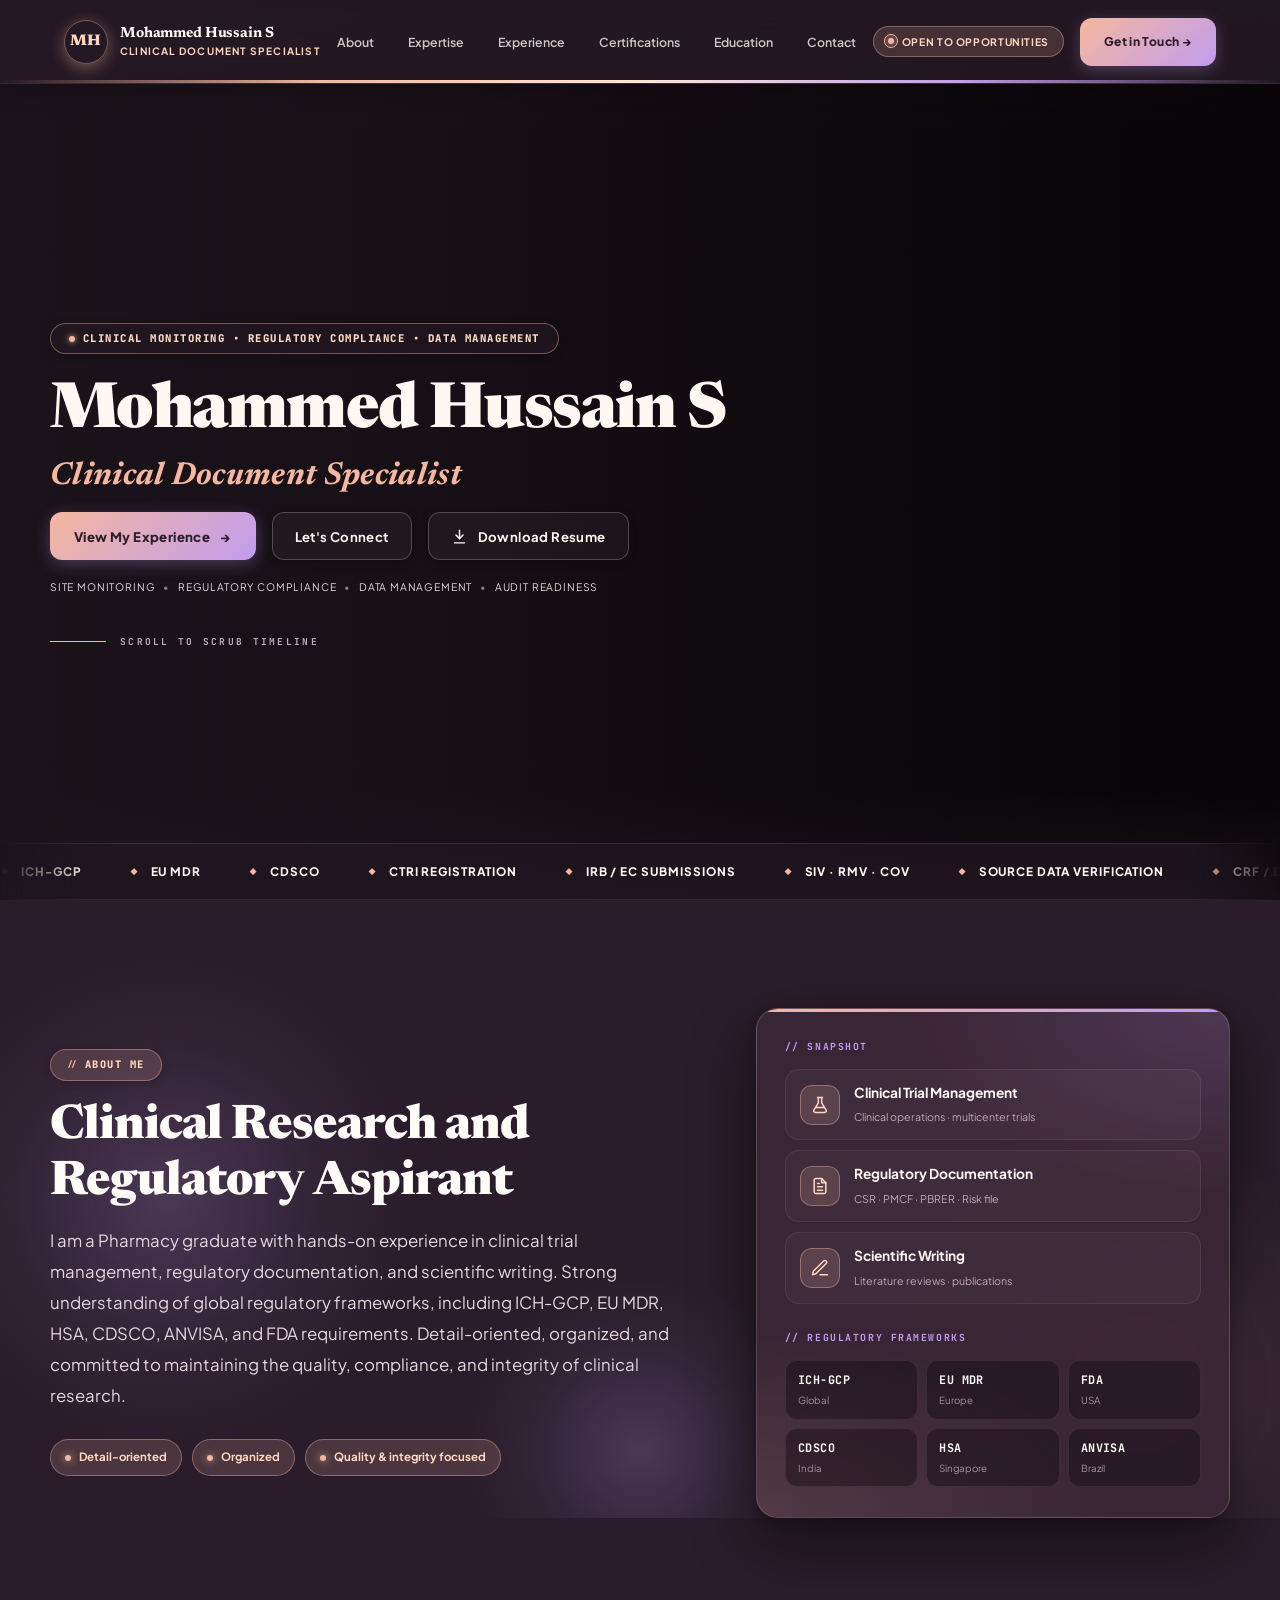
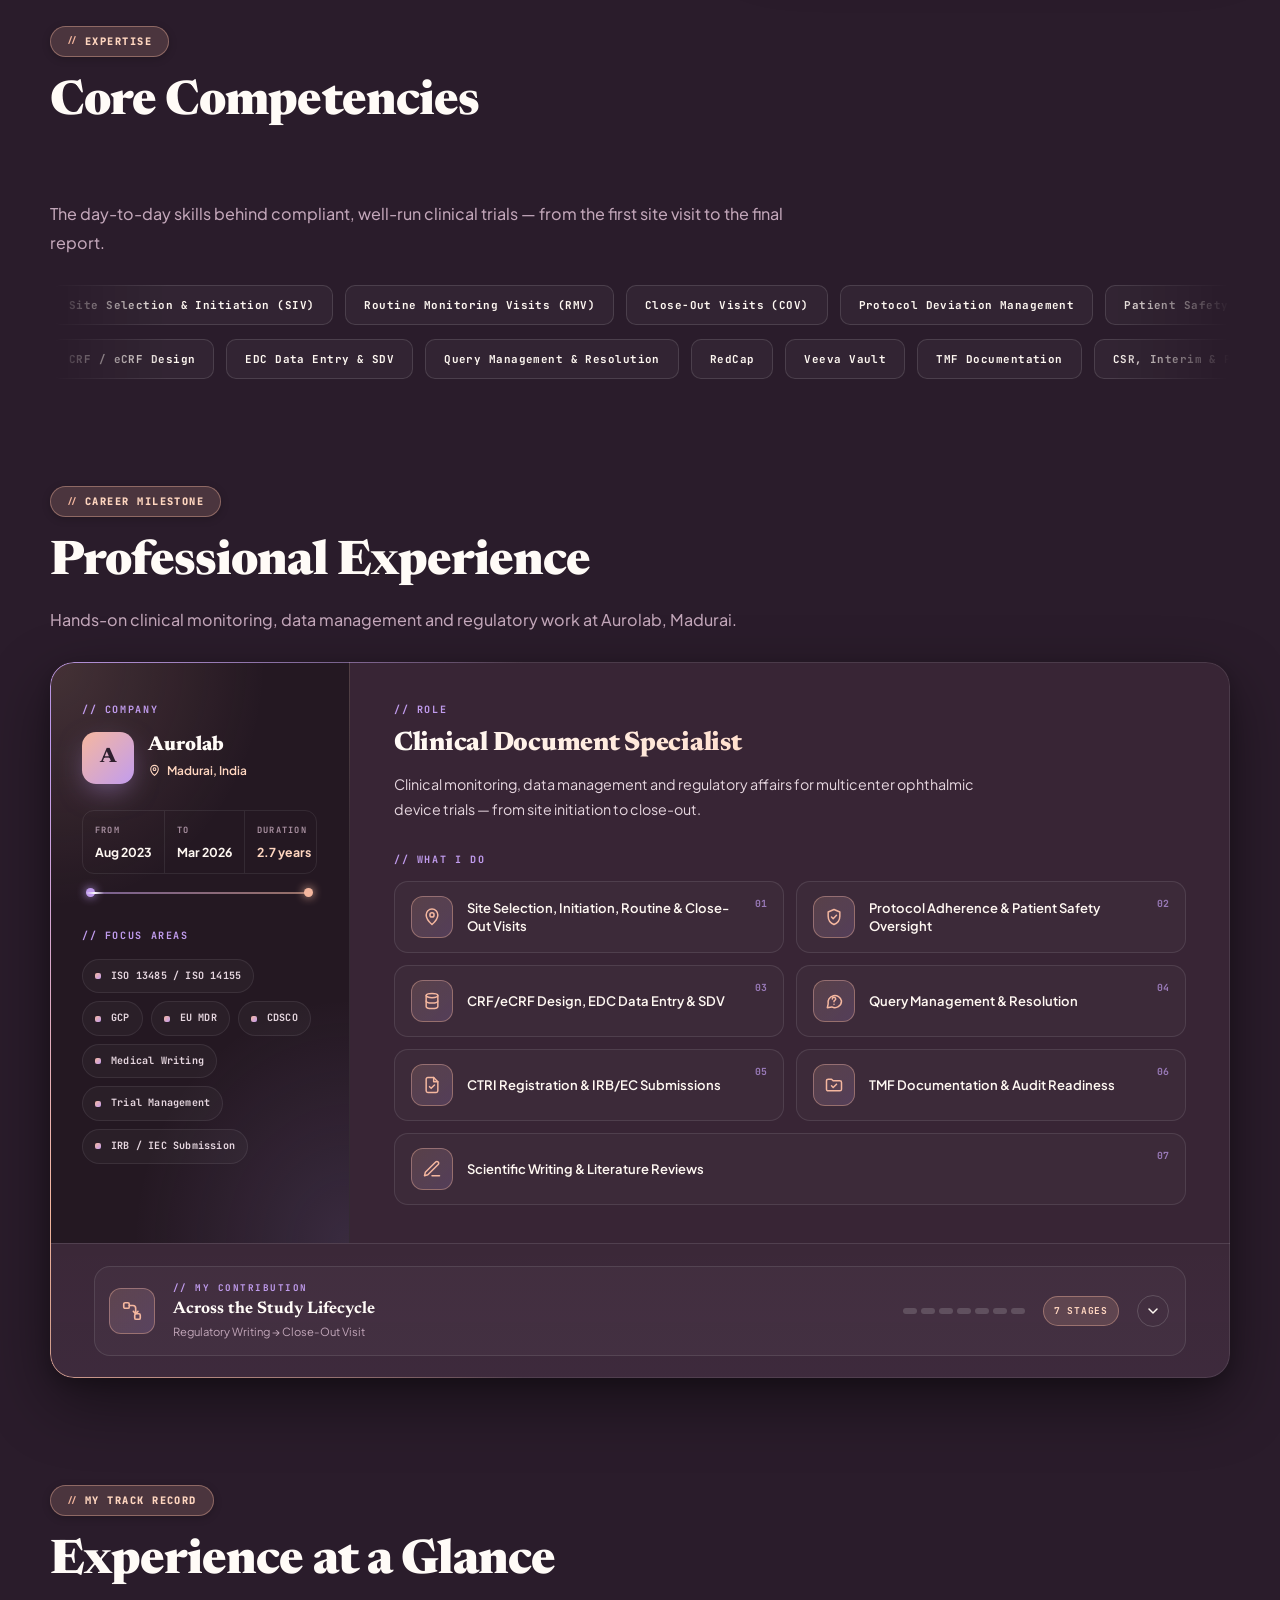
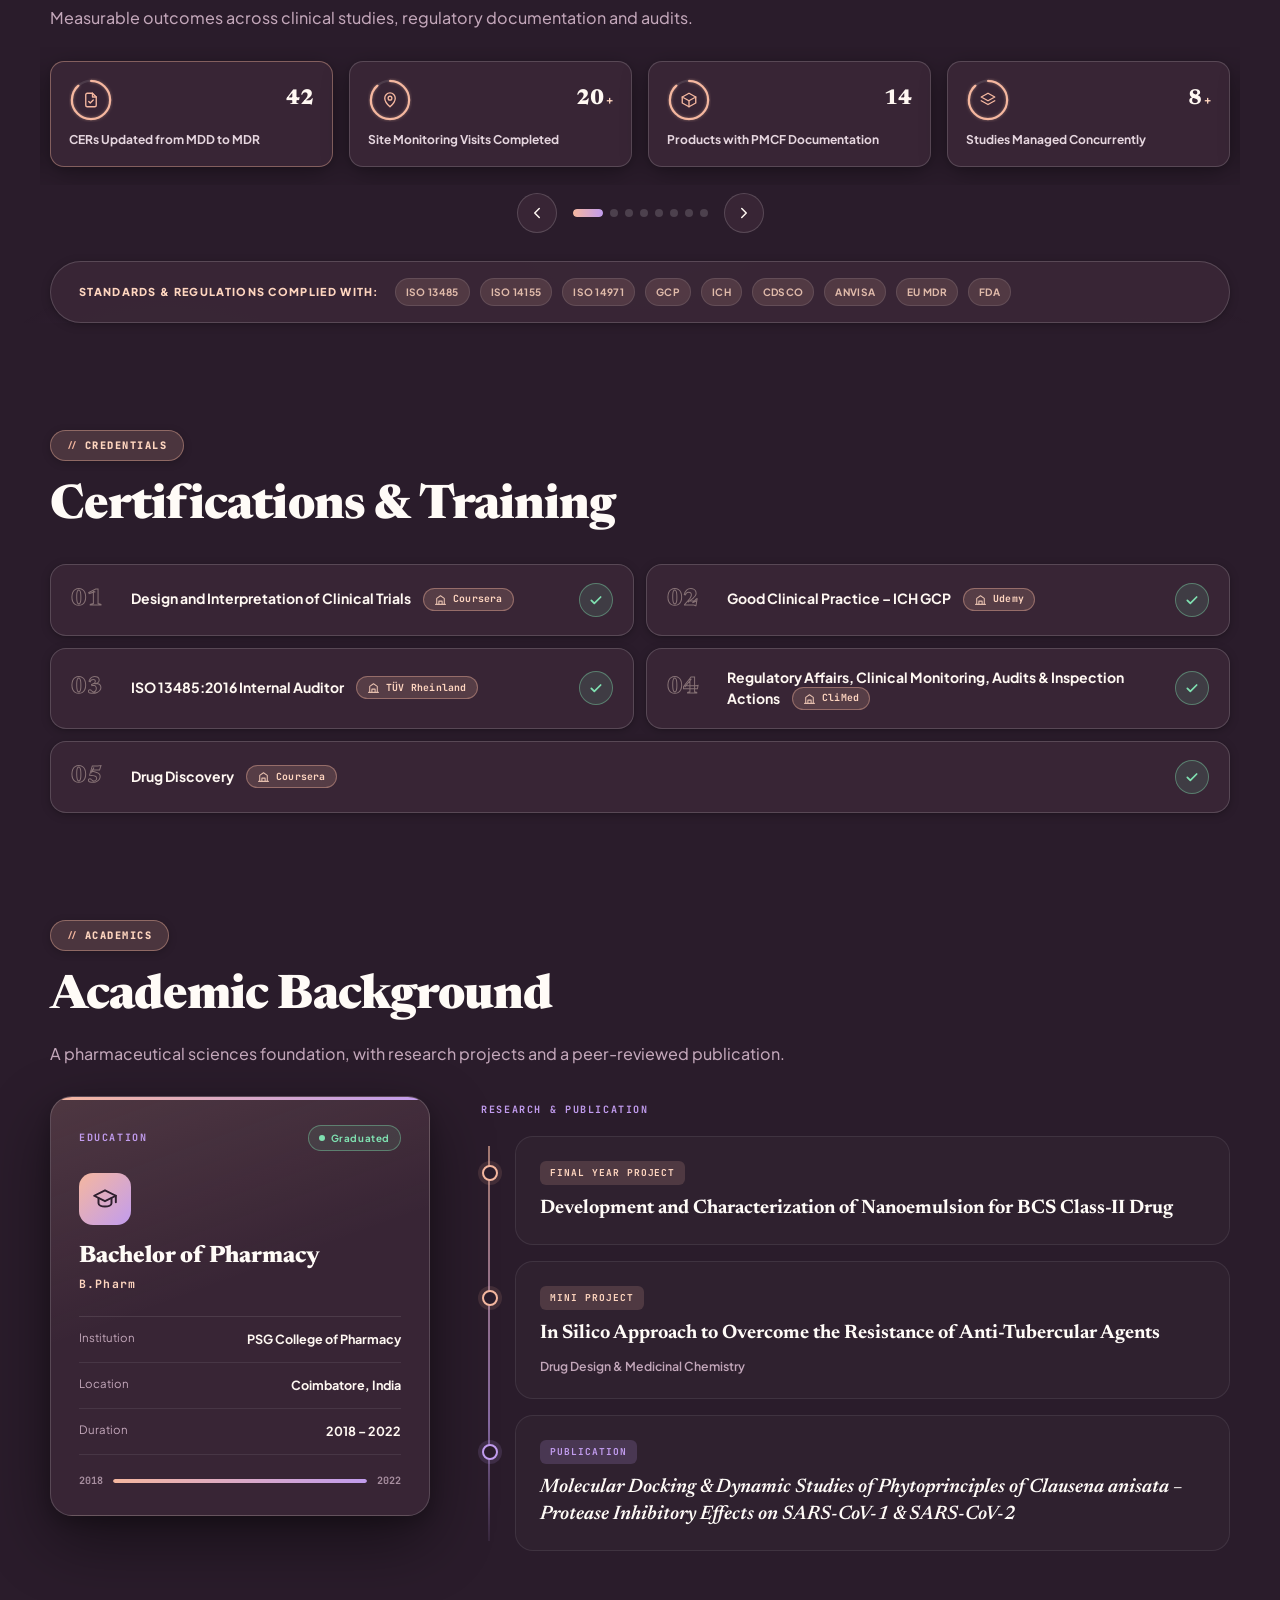
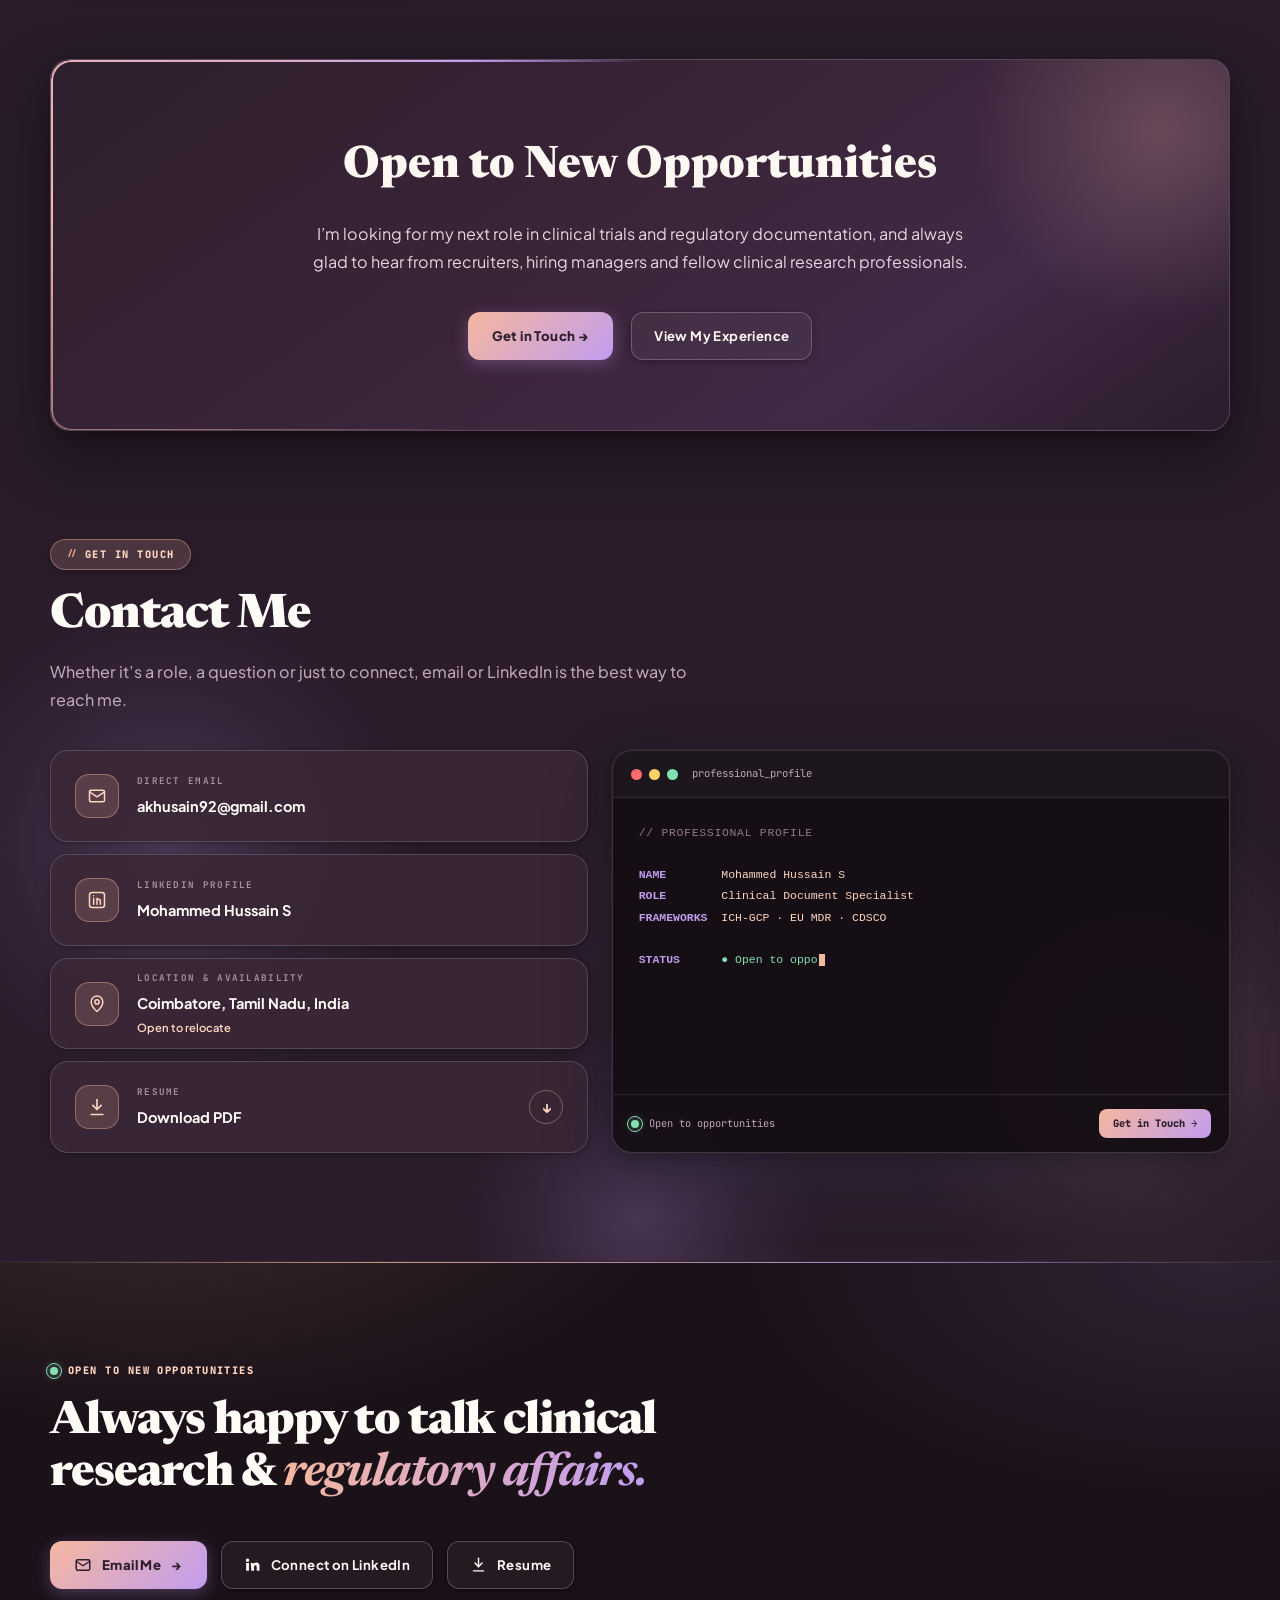
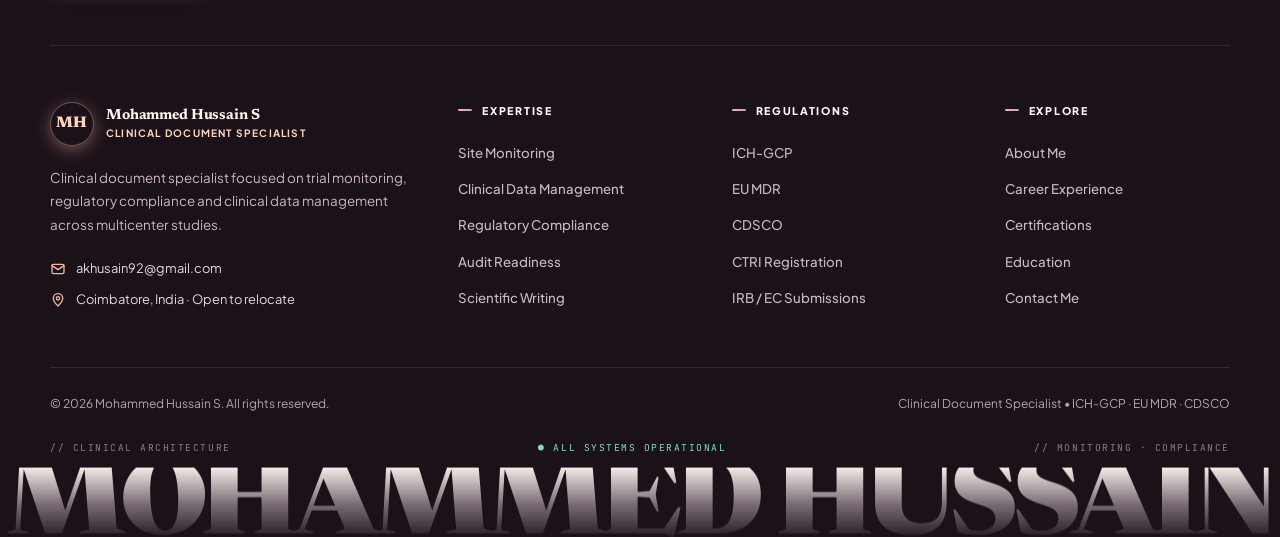
==== commit 2fb270fe: "Add portfolio files" ====
--- a/index.html
+++ b/index.html
@@ -4,15 +4,15 @@
   <meta charset="UTF-8" />
   <meta name="viewport" content="width=device-width, initial-scale=1.0, maximum-scale=5.0" />
   
-  <title>Mohammed Hussain S — Clinical Trial &amp; Regulatory Document Specialist</title>
-  <meta name="description" content="Mohammed Hussain S — Clinical trial and regulatory document specialist with 2.7 years in clinical trial monitoring, regulatory compliance and data management across multicenter studies. ICH-GCP · EU MDR · CDSCO." />
+  <title>Mohammed Hussain S — Clinical Document Specialist</title>
+  <meta name="description" content="Mohammed Hussain S — Clinical document specialist with 2.7 years in clinical trial monitoring, regulatory compliance and data management across multicenter studies. ICH-GCP · EU MDR · CDSCO." />
   <meta name="robots" content="index, follow" />
-  <meta name="keywords" content="Mohammed Hussain S, Clinical Trial Specialist, Regulatory Document Specialist, Clinical Research, Clinical Trial Monitoring, SIV, RMV, COV, SDV, ICH-GCP, EU MDR, CDSCO, CTRI, TMF, Aurolab" />
+  <meta name="keywords" content="Mohammed Hussain S, Clinical Document Specialist, Clinical Research, Clinical Trial Monitoring, SIV, RMV, COV, SDV, ICH-GCP, EU MDR, CDSCO, CTRI, TMF, Aurolab" />
   
   <!-- Open Graph / Social Sharing Meta -->
   <meta property="og:type" content="website" />
-  <meta property="og:title" content="Mohammed Hussain S — Clinical Trial &amp; Regulatory Document Specialist" />
-  <meta property="og:description" content="Clinical trial and regulatory document specialist: 20+ site monitoring visits, 8+ concurrent trials with zero protocol deviations, and 6 notified body audits supported." />
+  <meta property="og:title" content="Mohammed Hussain S — Clinical Document Specialist" />
+  <meta property="og:description" content="Clinical document specialist: 20+ site monitoring visits, 8+ concurrent trials with zero protocol deviations, and 6 notified body audits supported." />
   <meta name="twitter:card" content="summary_large_image" />
   <meta property="og:site_name" content="Mohammed Hussain S" />
   <meta property="og:image" content="ezgif-frame-001.jpg" />
@@ -22,7 +22,7 @@
   <link rel="preconnect" href="https://fonts.gstatic.com" crossorigin />
   <link href="https://fonts.googleapis.com/css2?family=JetBrains+Mono:wght@500;700;800&family=Newsreader:ital,opsz,wght@0,6..72,400..800;1,6..72,400..800&family=Plus+Jakarta+Sans:wght@400;500;600;700;800&display=swap" rel="stylesheet" />
   
-  <link rel="stylesheet" href="style.css?v=69" />
+  <link rel="stylesheet" href="style.css?v=71" />
 
   <!-- Motion bootstrap: flags JS so hidden-until-animated states never apply without it,
        and a failsafe that always releases the intro even if something goes wrong. -->
@@ -52,7 +52,7 @@
     </div>
     <div class="boot-center">
       <div class="boot-name">MOHAMMED<span>HUSSAIN</span></div>
-      <div class="boot-sub">Clinical Trial &amp; Regulatory Document Specialist</div>
+      <div class="boot-sub">Clinical Document Specialist</div>
       <div class="boot-pct"><span id="boot-pct">0</span><small>%</small></div>
     </div>
     <div class="boot-bottom">
@@ -86,7 +86,7 @@
           <span class="brand-monogram">MH</span>
           <div class="brand-meta">
             <span class="brand-name">Mohammed Hussain S</span>
-            <span class="brand-title">Clinical Trial &amp; Regulatory Specialist</span>
+            <span class="brand-title">Clinical Document Specialist</span>
           </div>
         </a>
 
@@ -134,7 +134,7 @@
               <div class="hero-tag hero-seq" style="--d:0">Clinical Monitoring &bull; Regulatory Compliance &bull; Data Management</div>
               <h1 class="hero-title">
                 Mohammed Hussain S
-                <em class="hero-role">Clinical Trial &amp; Regulatory Document Specialist</em>
+                <em class="hero-role">Clinical Document Specialist</em>
               </h1>
               <div class="hero-actions hero-seq" style="--d:780">
                 <a href="#experience" class="btn btn-primary">View My Experience <span aria-hidden="true">&rarr;</span></a>
@@ -265,7 +265,7 @@
 
             <div class="xp-main">
               <span class="xp-kicker">// Role</span>
-              <h3 class="xp-role">RA Executive &ndash; Clinical Research Associate Function</h3>
+              <h3 class="xp-role">Clinical Document Specialist</h3>
               <p class="xp-summary">Clinical monitoring, data management and regulatory affairs for multicenter ophthalmic device trials &mdash; from site initiation to close-out.</p>
 
               <h4 class="xp-kicker xp-kicker--list">// What I Do</h4>
@@ -473,27 +473,42 @@
           <ol class="cert-list stagger-parent">
             <li class="cert-item">
               <span class="cert-idx">01</span>
-              <span class="cert-name">Certificate Course in Clinical Research (CCCR)</span>
+              <span class="cert-body">
+                <span class="cert-name">Design and Interpretation of Clinical Trials</span>
+                <span class="cert-org"><svg viewBox="0 0 24 24" width="13" height="13" fill="none" stroke="currentColor" stroke-width="2" stroke-linecap="round" stroke-linejoin="round" aria-hidden="true"><path d="M3 21h18M5 21V10l7-5 7 5v11M9 21v-6h6v6"/></svg>Coursera</span>
+              </span>
               <span class="cert-seal" aria-hidden="true"><svg viewBox="0 0 24 24" width="16" height="16" fill="none" stroke="currentColor" stroke-width="2.6" stroke-linecap="round" stroke-linejoin="round"><path d="M5 12.5l4.5 4.5L19 7.5"/></svg></span>
             </li>
             <li class="cert-item">
               <span class="cert-idx">02</span>
-              <span class="cert-name">Regulatory Affairs in Pharmaceuticals &amp; Clinical Trials</span>
+              <span class="cert-body">
+                <span class="cert-name">Good Clinical Practice &ndash; ICH GCP</span>
+                <span class="cert-org"><svg viewBox="0 0 24 24" width="13" height="13" fill="none" stroke="currentColor" stroke-width="2" stroke-linecap="round" stroke-linejoin="round" aria-hidden="true"><path d="M3 21h18M5 21V10l7-5 7 5v11M9 21v-6h6v6"/></svg>Udemy</span>
+              </span>
               <span class="cert-seal" aria-hidden="true"><svg viewBox="0 0 24 24" width="16" height="16" fill="none" stroke="currentColor" stroke-width="2.6" stroke-linecap="round" stroke-linejoin="round"><path d="M5 12.5l4.5 4.5L19 7.5"/></svg></span>
             </li>
             <li class="cert-item">
               <span class="cert-idx">03</span>
-              <span class="cert-name">Design &amp; Interpretation of Clinical Trials</span>
+              <span class="cert-body">
+                <span class="cert-name">ISO 13485:2016 Internal Auditor</span>
+                <span class="cert-org"><svg viewBox="0 0 24 24" width="13" height="13" fill="none" stroke="currentColor" stroke-width="2" stroke-linecap="round" stroke-linejoin="round" aria-hidden="true"><path d="M3 21h18M5 21V10l7-5 7 5v11M9 21v-6h6v6"/></svg>T&Uuml;V Rheinland</span>
+              </span>
               <span class="cert-seal" aria-hidden="true"><svg viewBox="0 0 24 24" width="16" height="16" fill="none" stroke="currentColor" stroke-width="2.6" stroke-linecap="round" stroke-linejoin="round"><path d="M5 12.5l4.5 4.5L19 7.5"/></svg></span>
             </li>
             <li class="cert-item">
               <span class="cert-idx">04</span>
-              <span class="cert-name">Drug Discovery and Development</span>
+              <span class="cert-body">
+                <span class="cert-name">Regulatory Affairs, Clinical Monitoring, Audits &amp; Inspection Actions</span>
+                <span class="cert-org"><svg viewBox="0 0 24 24" width="13" height="13" fill="none" stroke="currentColor" stroke-width="2" stroke-linecap="round" stroke-linejoin="round" aria-hidden="true"><path d="M3 21h18M5 21V10l7-5 7 5v11M9 21v-6h6v6"/></svg>CliMed</span>
+              </span>
               <span class="cert-seal" aria-hidden="true"><svg viewBox="0 0 24 24" width="16" height="16" fill="none" stroke="currentColor" stroke-width="2.6" stroke-linecap="round" stroke-linejoin="round"><path d="M5 12.5l4.5 4.5L19 7.5"/></svg></span>
             </li>
             <li class="cert-item">
               <span class="cert-idx">05</span>
-              <span class="cert-name">Audits &amp; Inspections in Clinical Trials</span>
+              <span class="cert-body">
+                <span class="cert-name">Drug Discovery</span>
+                <span class="cert-org"><svg viewBox="0 0 24 24" width="13" height="13" fill="none" stroke="currentColor" stroke-width="2" stroke-linecap="round" stroke-linejoin="round" aria-hidden="true"><path d="M3 21h18M5 21V10l7-5 7 5v11M9 21v-6h6v6"/></svg>Coursera</span>
+              </span>
               <span class="cert-seal" aria-hidden="true"><svg viewBox="0 0 24 24" width="16" height="16" fill="none" stroke="currentColor" stroke-width="2.6" stroke-linecap="round" stroke-linejoin="round"><path d="M5 12.5l4.5 4.5L19 7.5"/></svg></span>
             </li>
           </ol>
@@ -637,7 +652,7 @@
               <pre class="terminal-body"><code id="terminal-code"><span class="tk-c">// PROFESSIONAL PROFILE</span>
 
 <span class="tk-k">NAME        </span><span class="tk-s">Mohammed Hussain S</span>
-<span class="tk-k">ROLE        </span><span class="tk-s">Clinical Trial &amp; Regulatory Document Specialist</span>
+<span class="tk-k">ROLE        </span><span class="tk-s">Clinical Document Specialist</span>
 <span class="tk-k">FRAMEWORKS  </span><span class="tk-s">ICH-GCP · EU MDR · CDSCO</span>
 
 <span class="tk-k">STATUS      </span><span class="tk-b">● Open to opportunities</span>
@@ -689,11 +704,11 @@
               <span class="brand-monogram">MH</span>
               <div class="brand-meta">
                 <span class="brand-name">Mohammed Hussain S</span>
-                <span class="brand-title">Clinical Trial &amp; Regulatory Specialist</span>
+                <span class="brand-title">Clinical Document Specialist</span>
               </div>
             </a>
             <p class="footer-brand-p">
-              Clinical trial and regulatory document specialist focused on trial monitoring, regulatory compliance and clinical data management across multicenter studies.
+              Clinical document specialist focused on trial monitoring, regulatory compliance and clinical data management across multicenter studies.
             </p>
             <ul class="footer-contact">
               <li>
@@ -744,7 +759,7 @@
 
         <div class="footer-bottom">
           <p>&copy; 2026 Mohammed Hussain S. All rights reserved.</p>
-          <p class="footer-bottom-meta">Clinical Trial &amp; Regulatory Document Specialist &bull; ICH-GCP &middot; EU MDR &middot; CDSCO</p>
+          <p class="footer-bottom-meta">Clinical Document Specialist &bull; ICH-GCP &middot; EU MDR &middot; CDSCO</p>
         </div>
       </div>
 
--- a/style.css
+++ b/style.css
@@ -3484,3 +3484,15 @@
   .xp-flow-title { font-size: 1.05rem; }
 }
 @media (prefers-reduced-motion: reduce) { .xp-pipe-wrap, .xp-pipe, .xp-pipe-step { transition: none; } }
+
+/* Certifications: issuing platform */
+.cert-body { display: flex; flex-direction: column; gap: 6px; min-width: 0; }
+.cert-org { display: inline-flex; align-items: center; gap: 6px; align-self: flex-start; font-family: var(--font-mono); font-size: .7rem; font-weight: 700; letter-spacing: .02em; color: var(--teal-accent-dark); padding: 4px 10px; border-radius: 99px; border: 1px solid var(--teal-border); background: var(--teal-soft-wash); transition: background .3s ease, border-color .3s ease; }
+.cert-org svg { flex: none; opacity: .85; }
+.cert-item:hover .cert-org { border-color: var(--teal-border-hover); background: rgba(245,183,159,.24); }
+/* Certifications: platform tag inline with the title */
+.cert-body { flex-direction: row; flex-wrap: wrap; align-items: center; column-gap: 12px; row-gap: 6px; }
+.cert-org { align-self: center; }
+.cert-body { display: block; line-height: 1.5; }
+.cert-body .cert-name { display: inline; margin-right: 10px; }
+.cert-body .cert-org { display: inline-flex; vertical-align: middle; line-height: 1.2; margin-top: -3px; white-space: nowrap; }
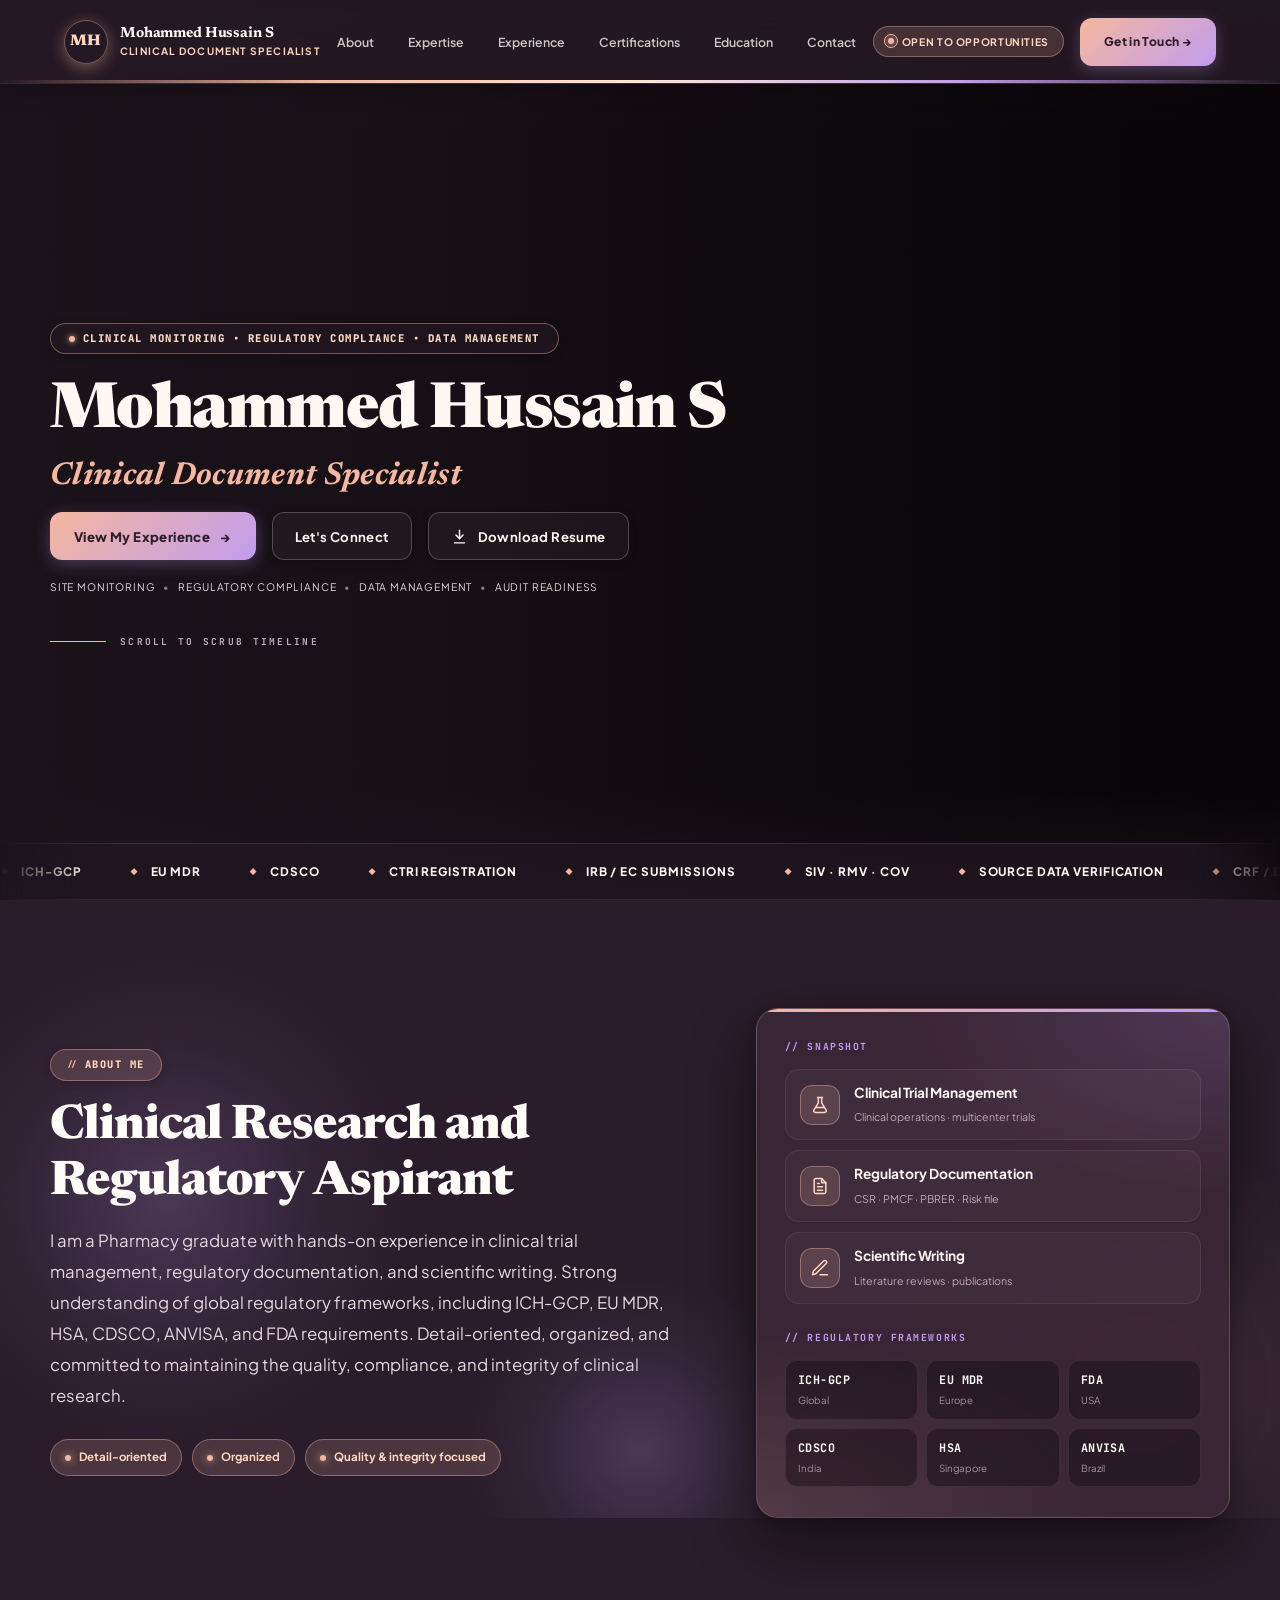
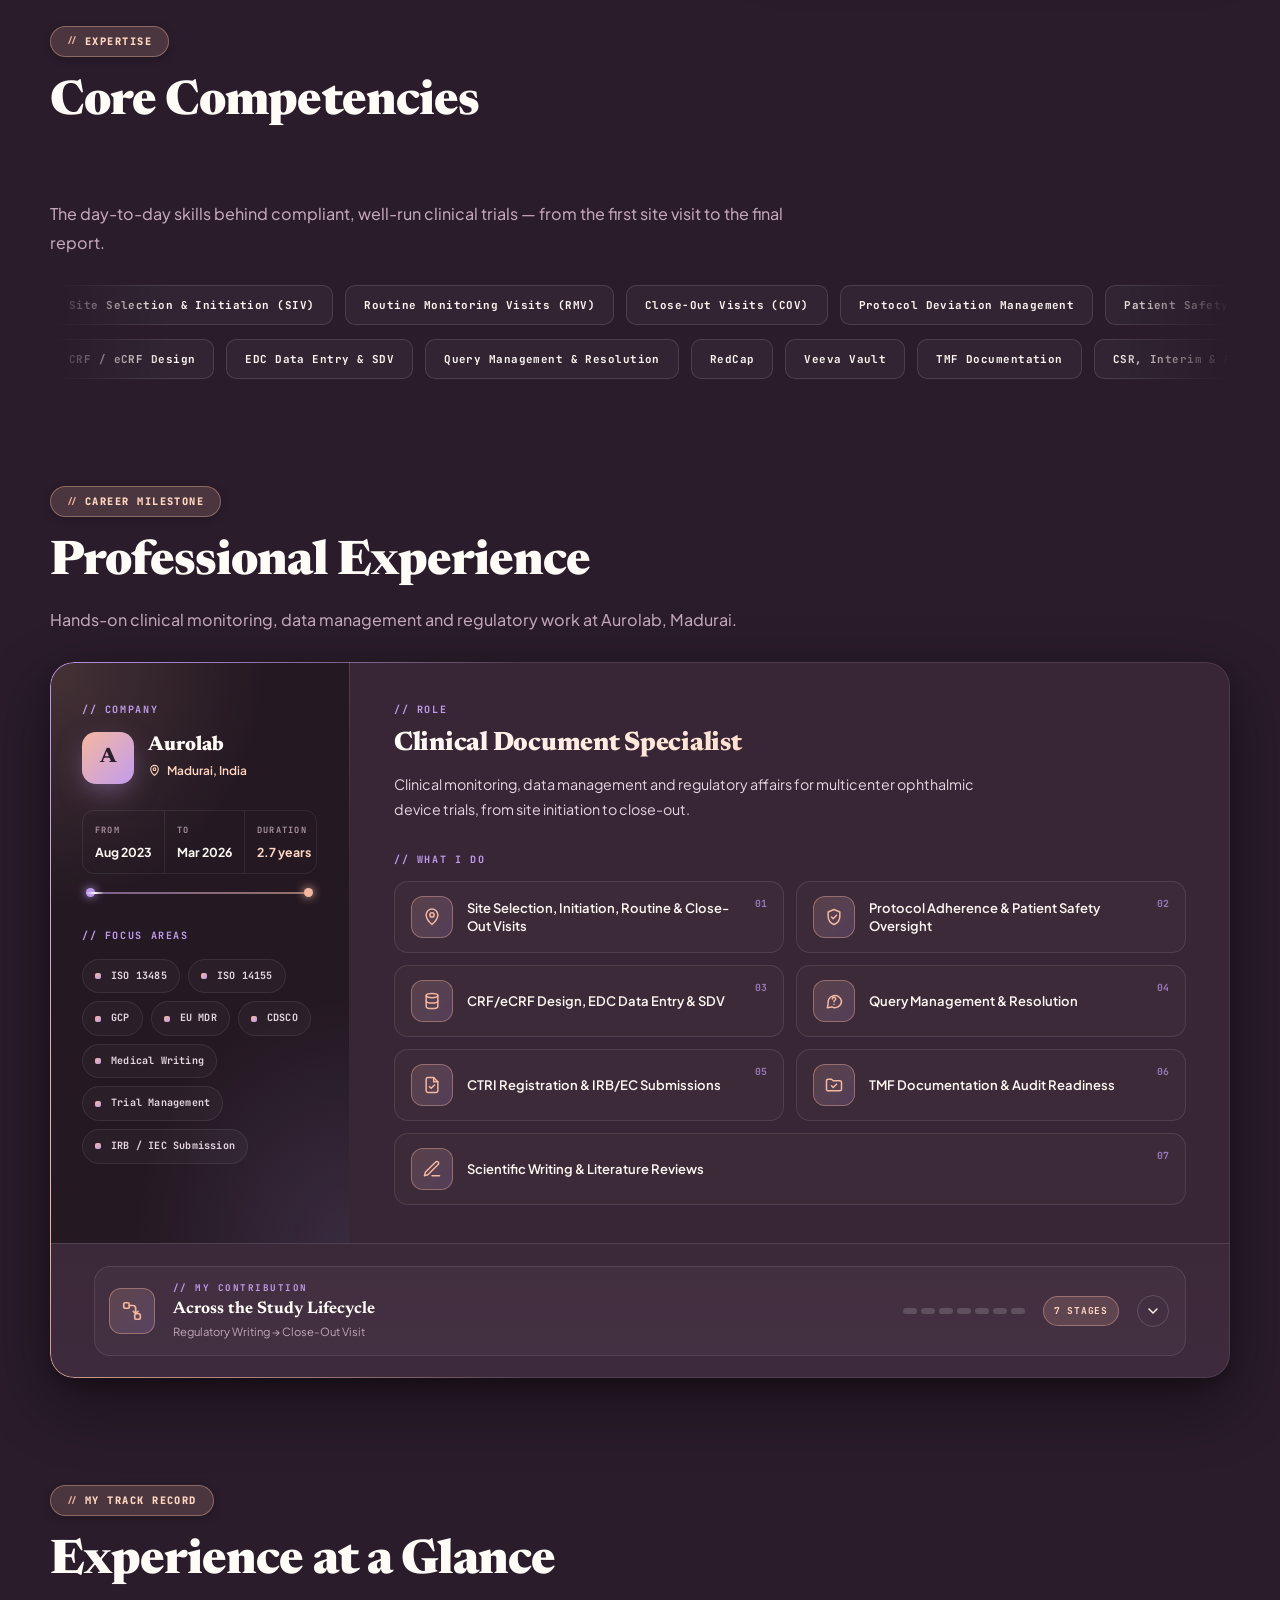
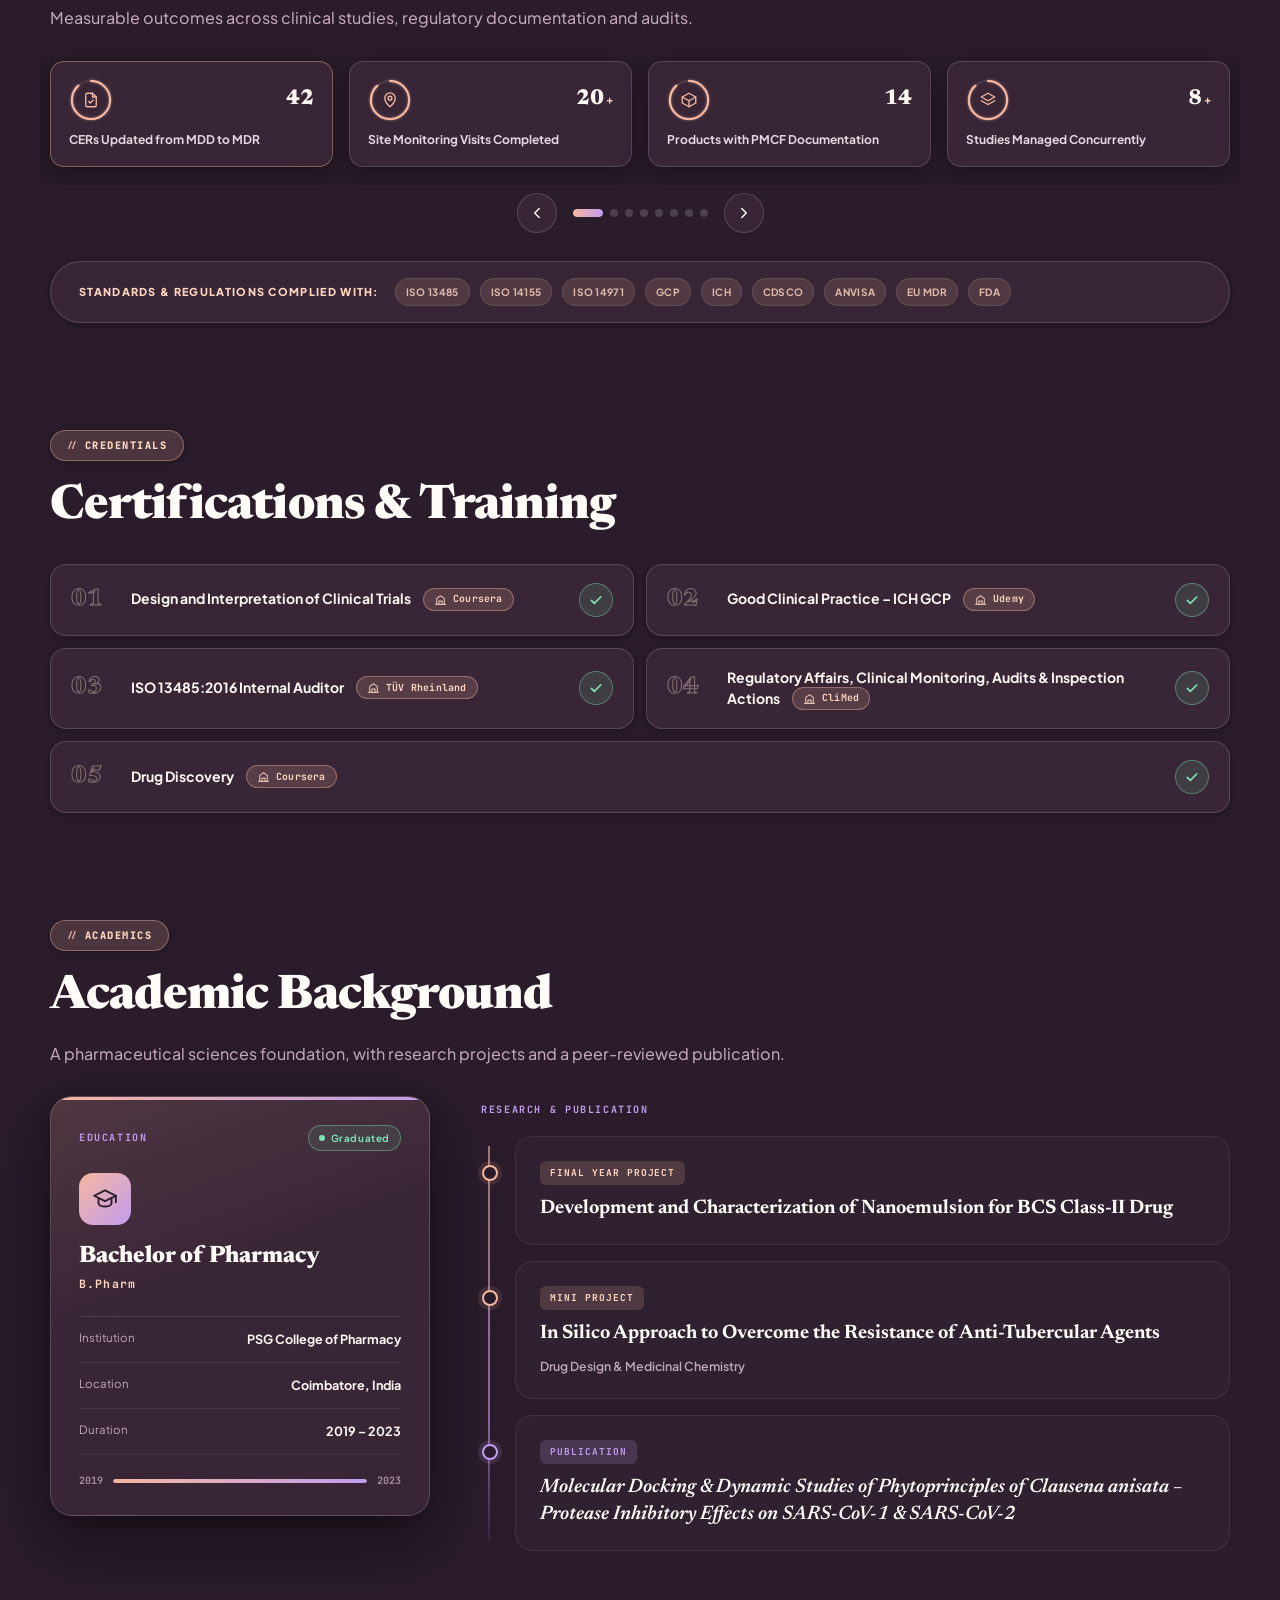
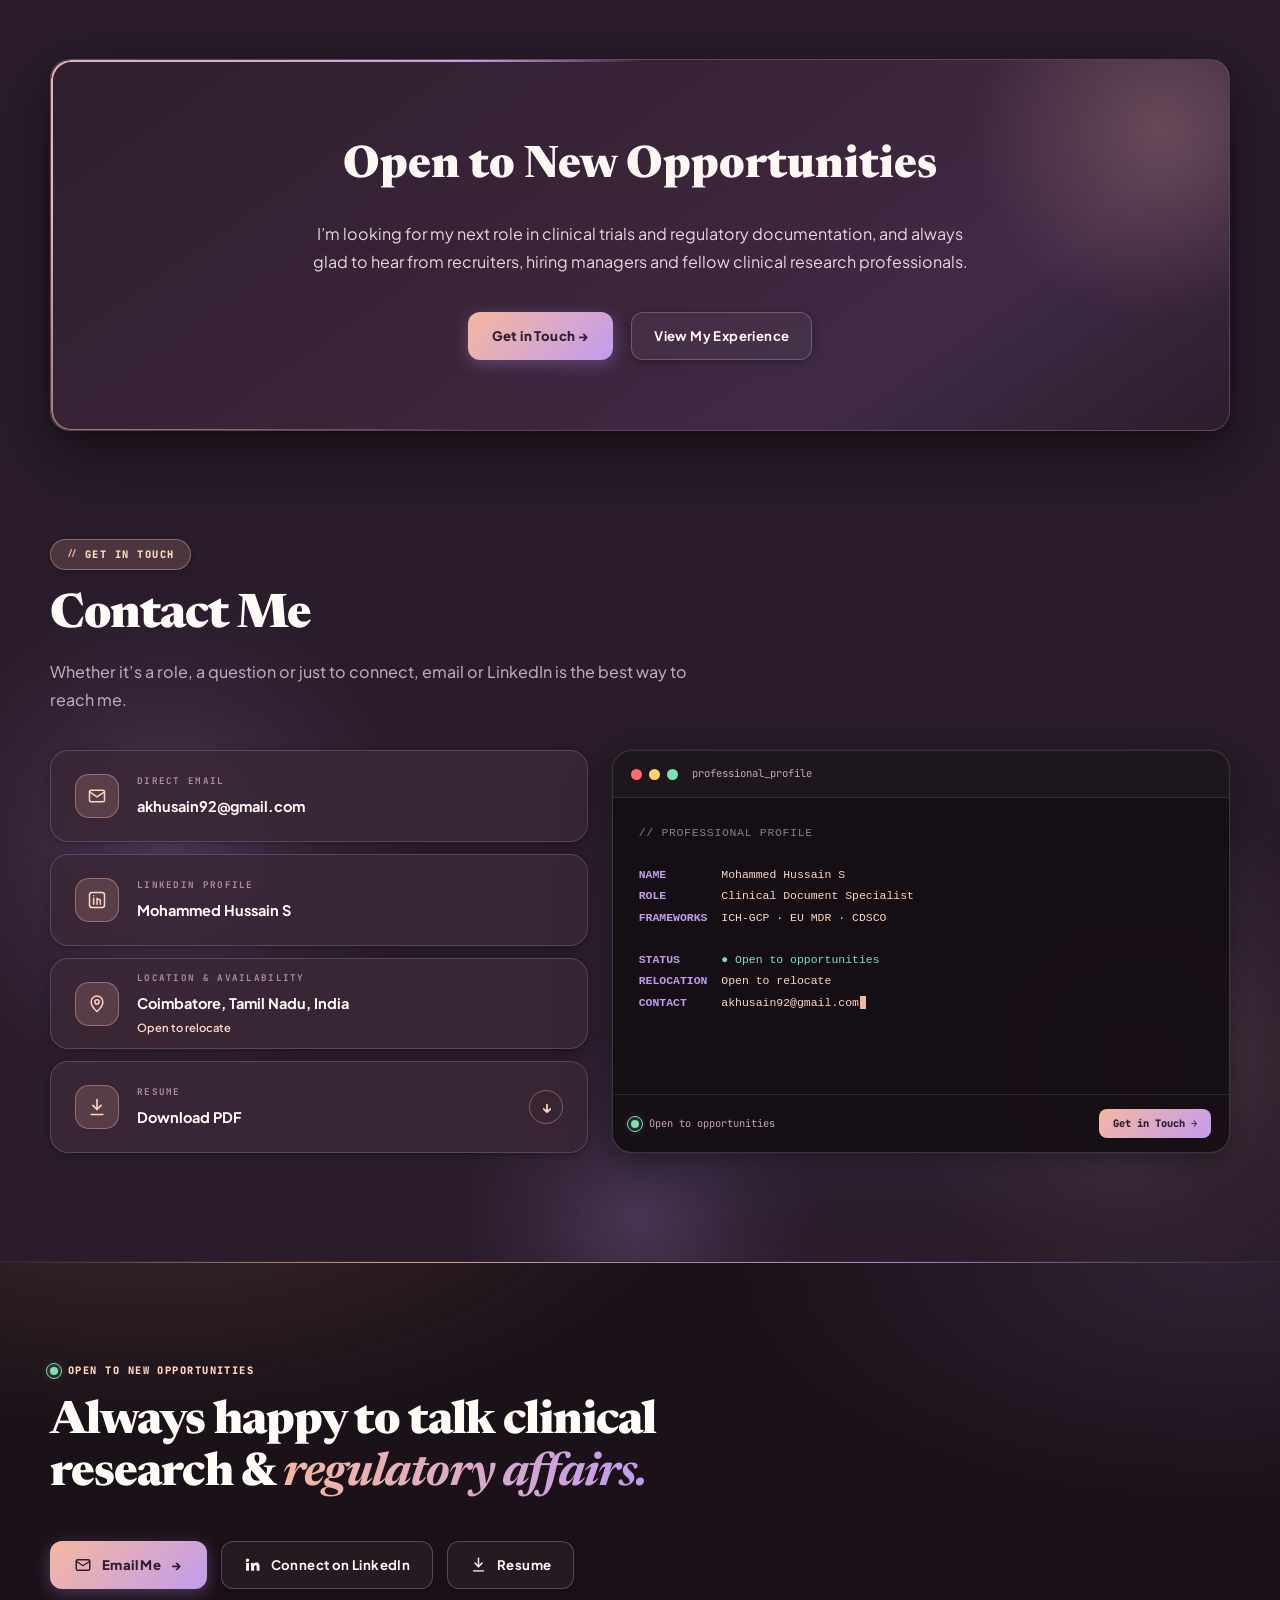
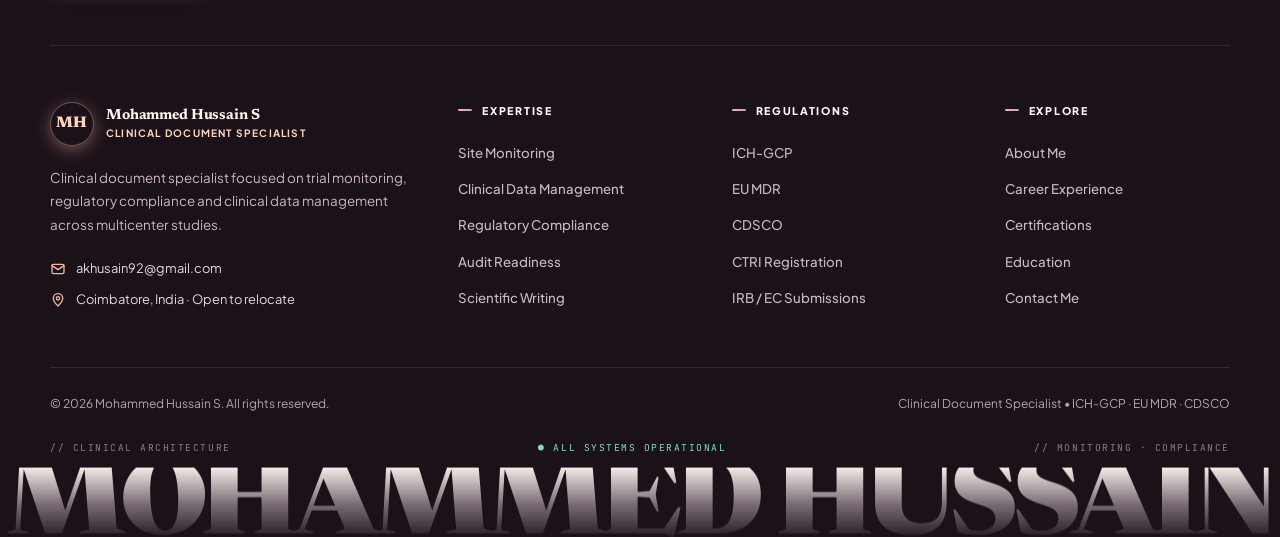
==== commit b559f35a: "Update index.html" ====
--- a/index.html
+++ b/index.html
@@ -253,7 +253,8 @@
 
               <span class="xp-kicker xp-kicker--focus">// Focus Areas</span>
               <ul class="xp-focus">
-                <li>ISO 13485 / ISO 14155</li>
+                <li>ISO 13485</li>
+                <li>ISO 14155</li>
                 <li>GCP</li>
                 <li>EU MDR</li>
                 <li>CDSCO</li>
@@ -266,7 +267,7 @@
             <div class="xp-main">
               <span class="xp-kicker">// Role</span>
               <h3 class="xp-role">Clinical Document Specialist</h3>
-              <p class="xp-summary">Clinical monitoring, data management and regulatory affairs for multicenter ophthalmic device trials &mdash; from site initiation to close-out.</p>
+              <p class="xp-summary">Clinical monitoring, data management and regulatory affairs for multicenter ophthalmic device trials, from site initiation to close-out.</p>
 
               <h4 class="xp-kicker xp-kicker--list">// What I Do</h4>
               <ol class="xp-duties stagger-parent">
@@ -539,9 +540,9 @@
               <dl class="ac-facts">
                 <div><dt>Institution</dt><dd>PSG College of Pharmacy</dd></div>
                 <div><dt>Location</dt><dd>Coimbatore, India</dd></div>
-                <div><dt>Duration</dt><dd>2018 &ndash; 2022</dd></div>
+                <div><dt>Duration</dt><dd>2019 &ndash; 2023</dd></div>
               </dl>
-              <div class="ac-span" aria-hidden="true"><span>2018</span><i><b></b></i><span>2022</span></div>
+              <div class="ac-span" aria-hidden="true"><span>2019</span><i><b></b></i><span>2023</span></div>
             </aside>
 
             <!-- Right: research output -->
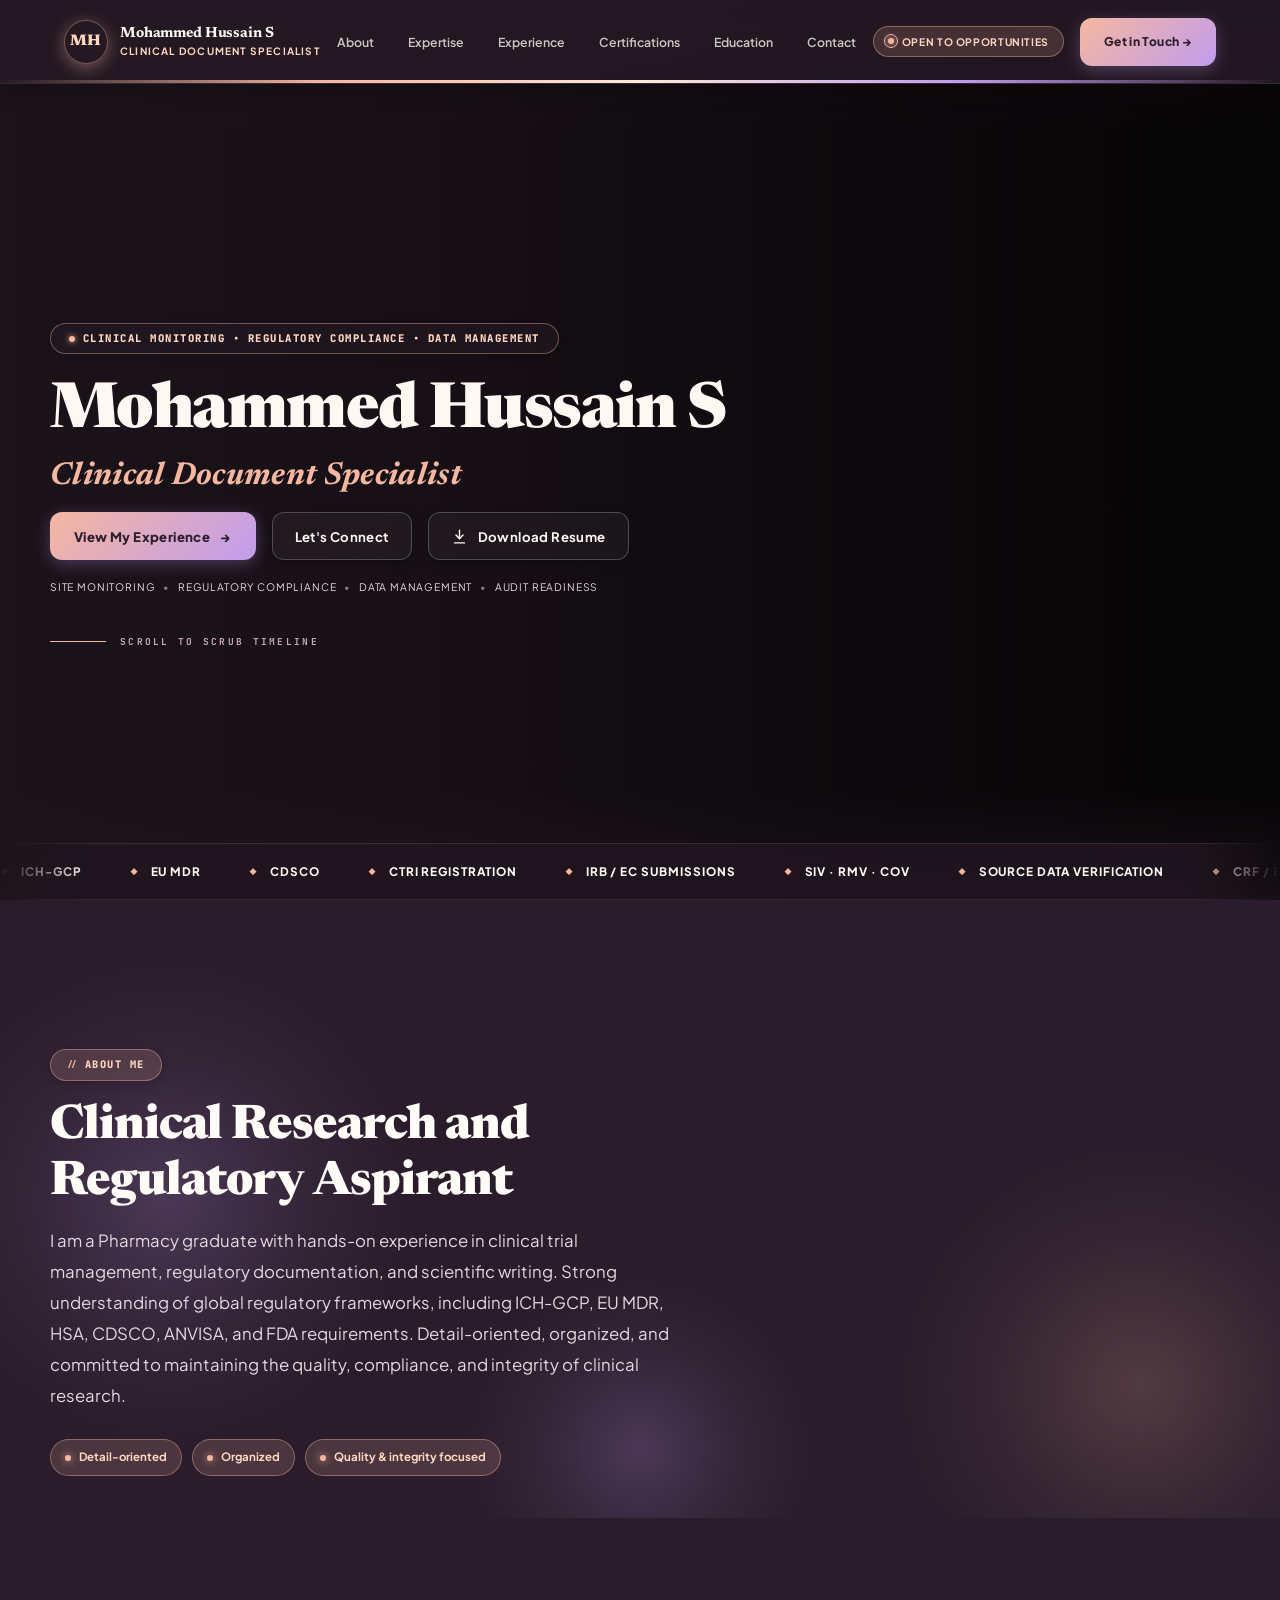
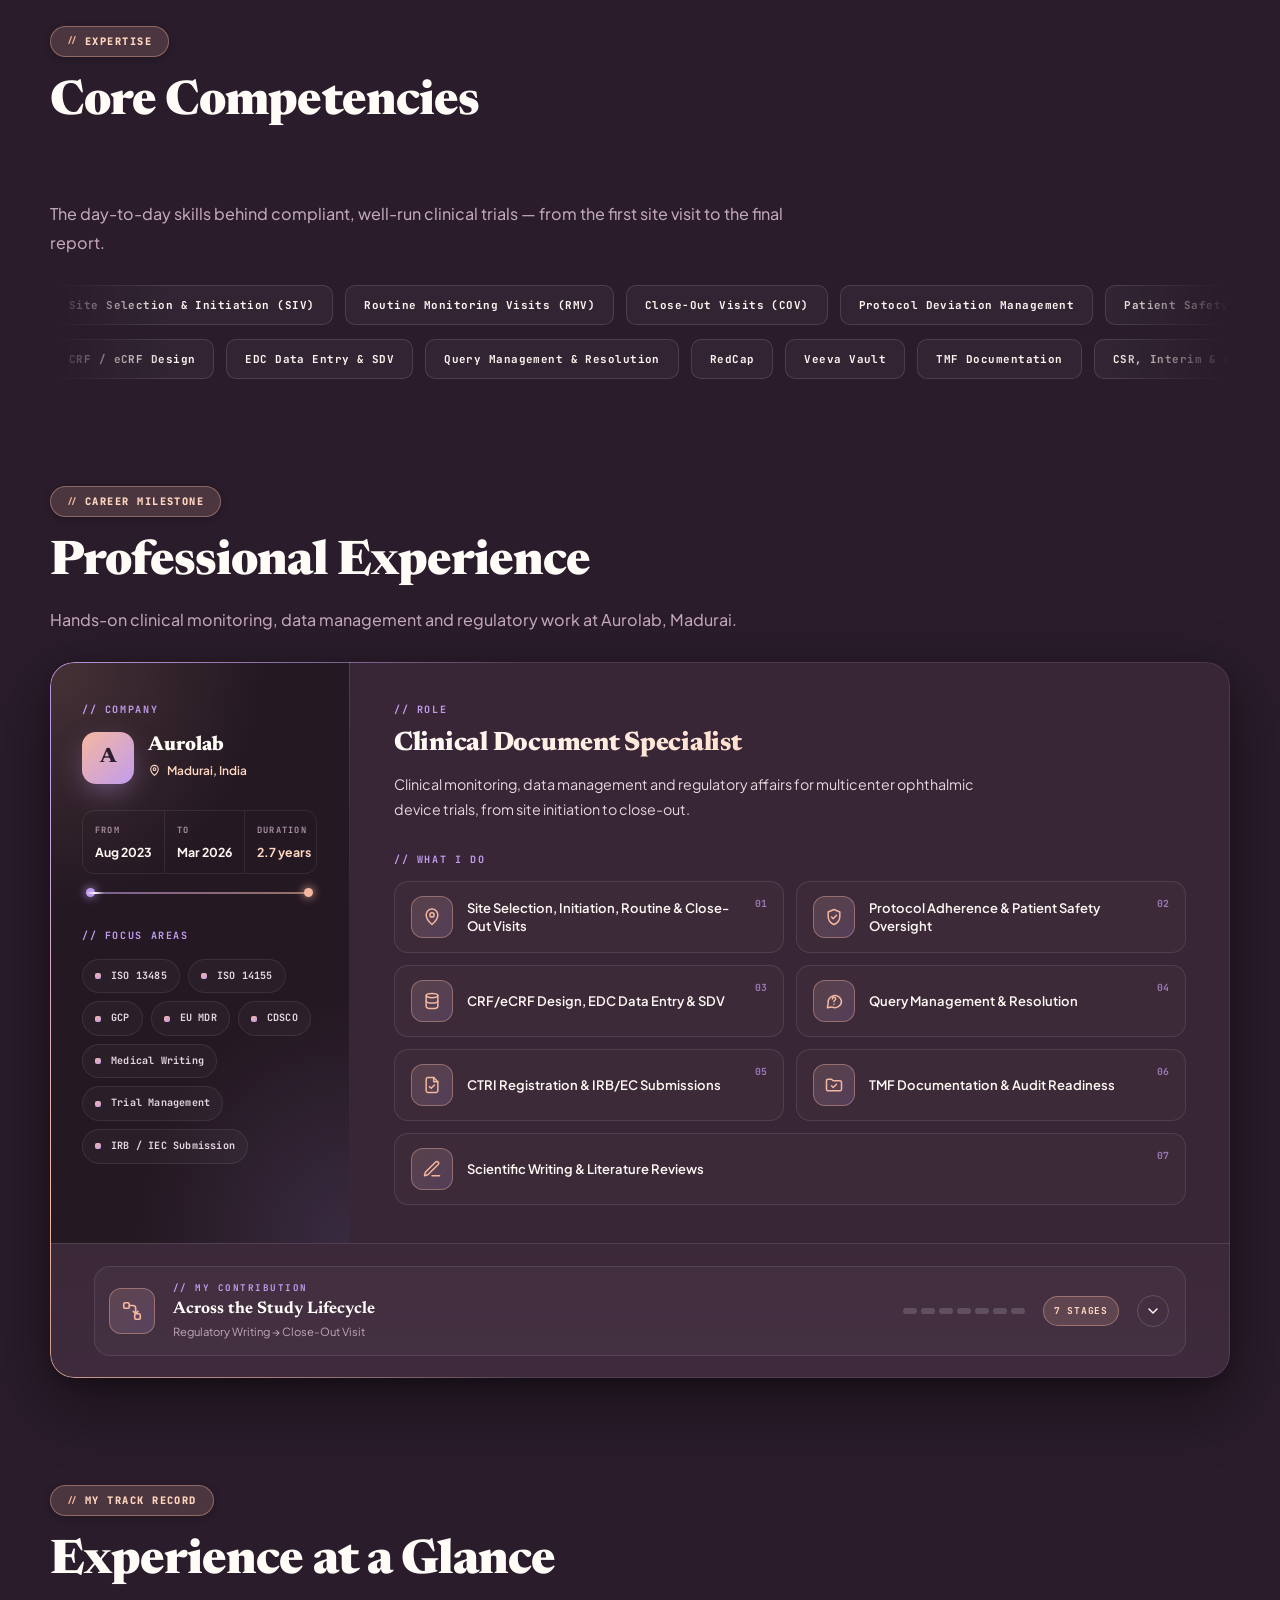
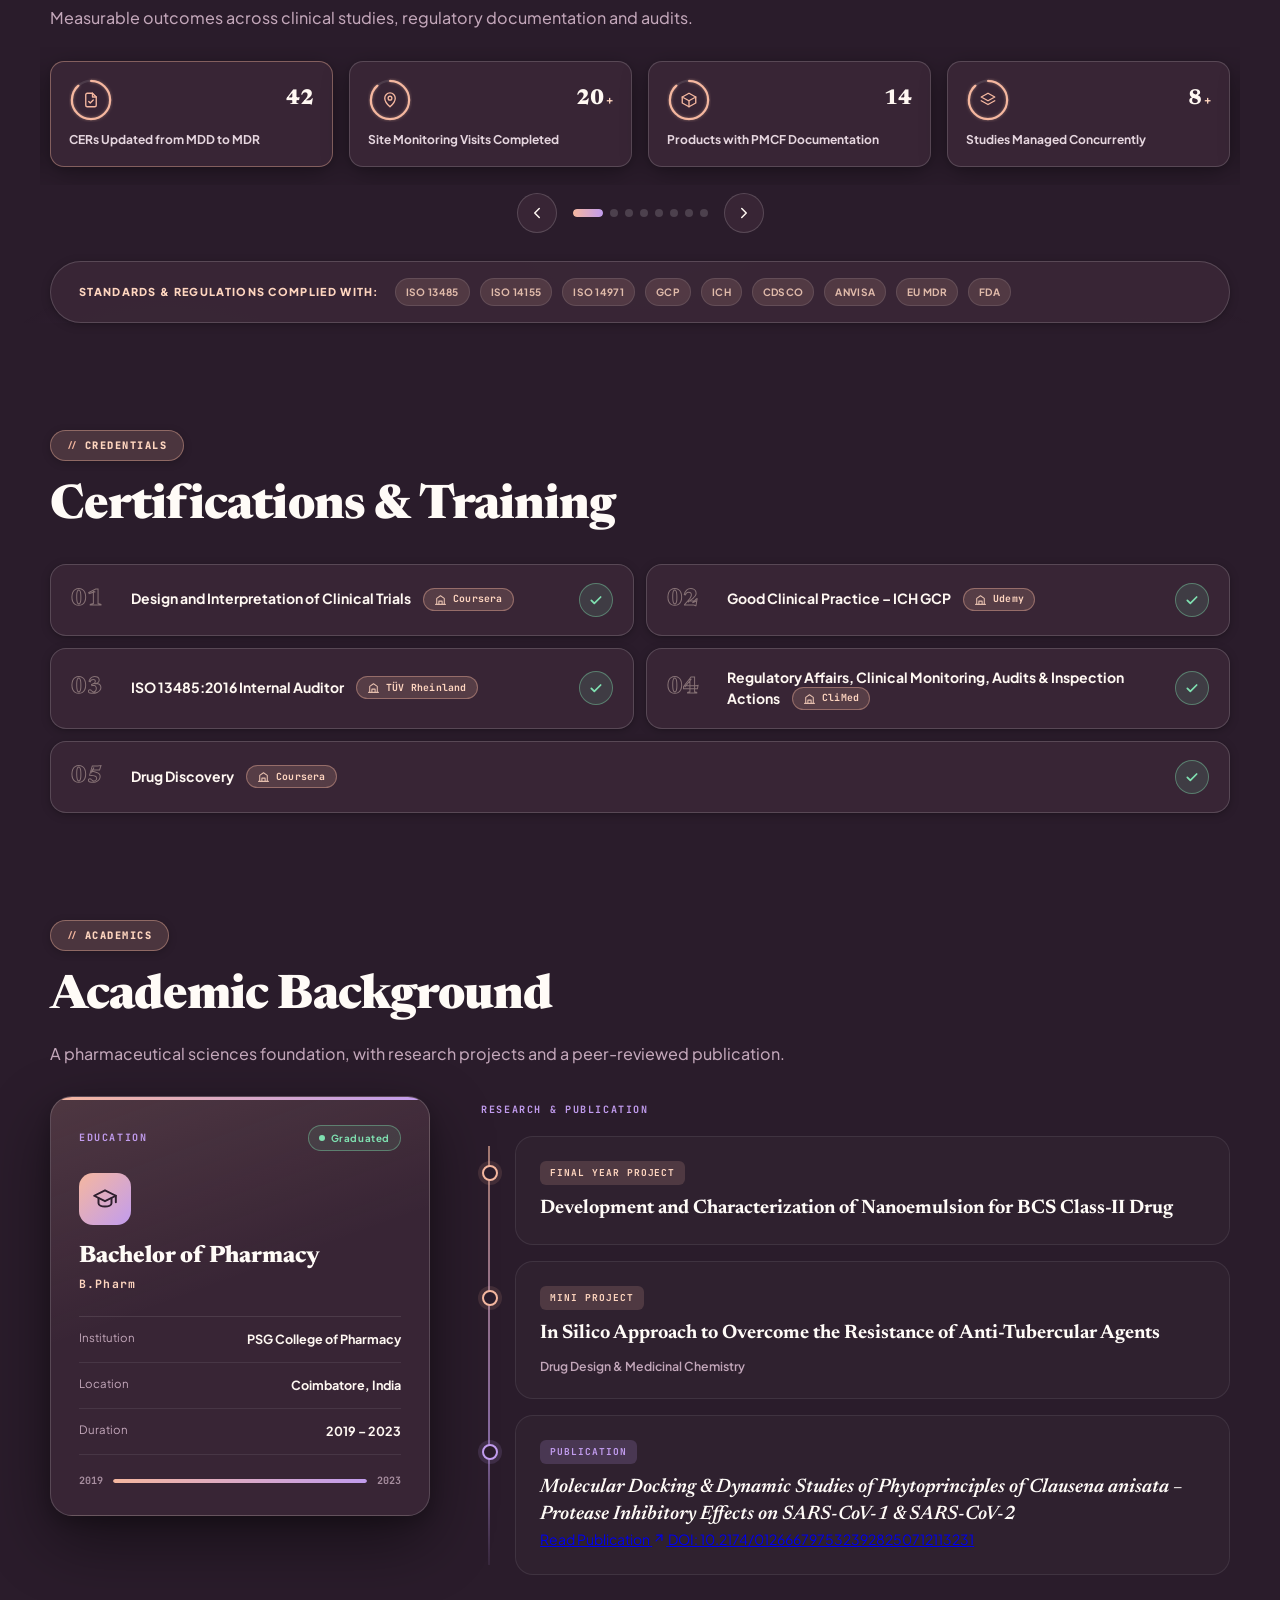
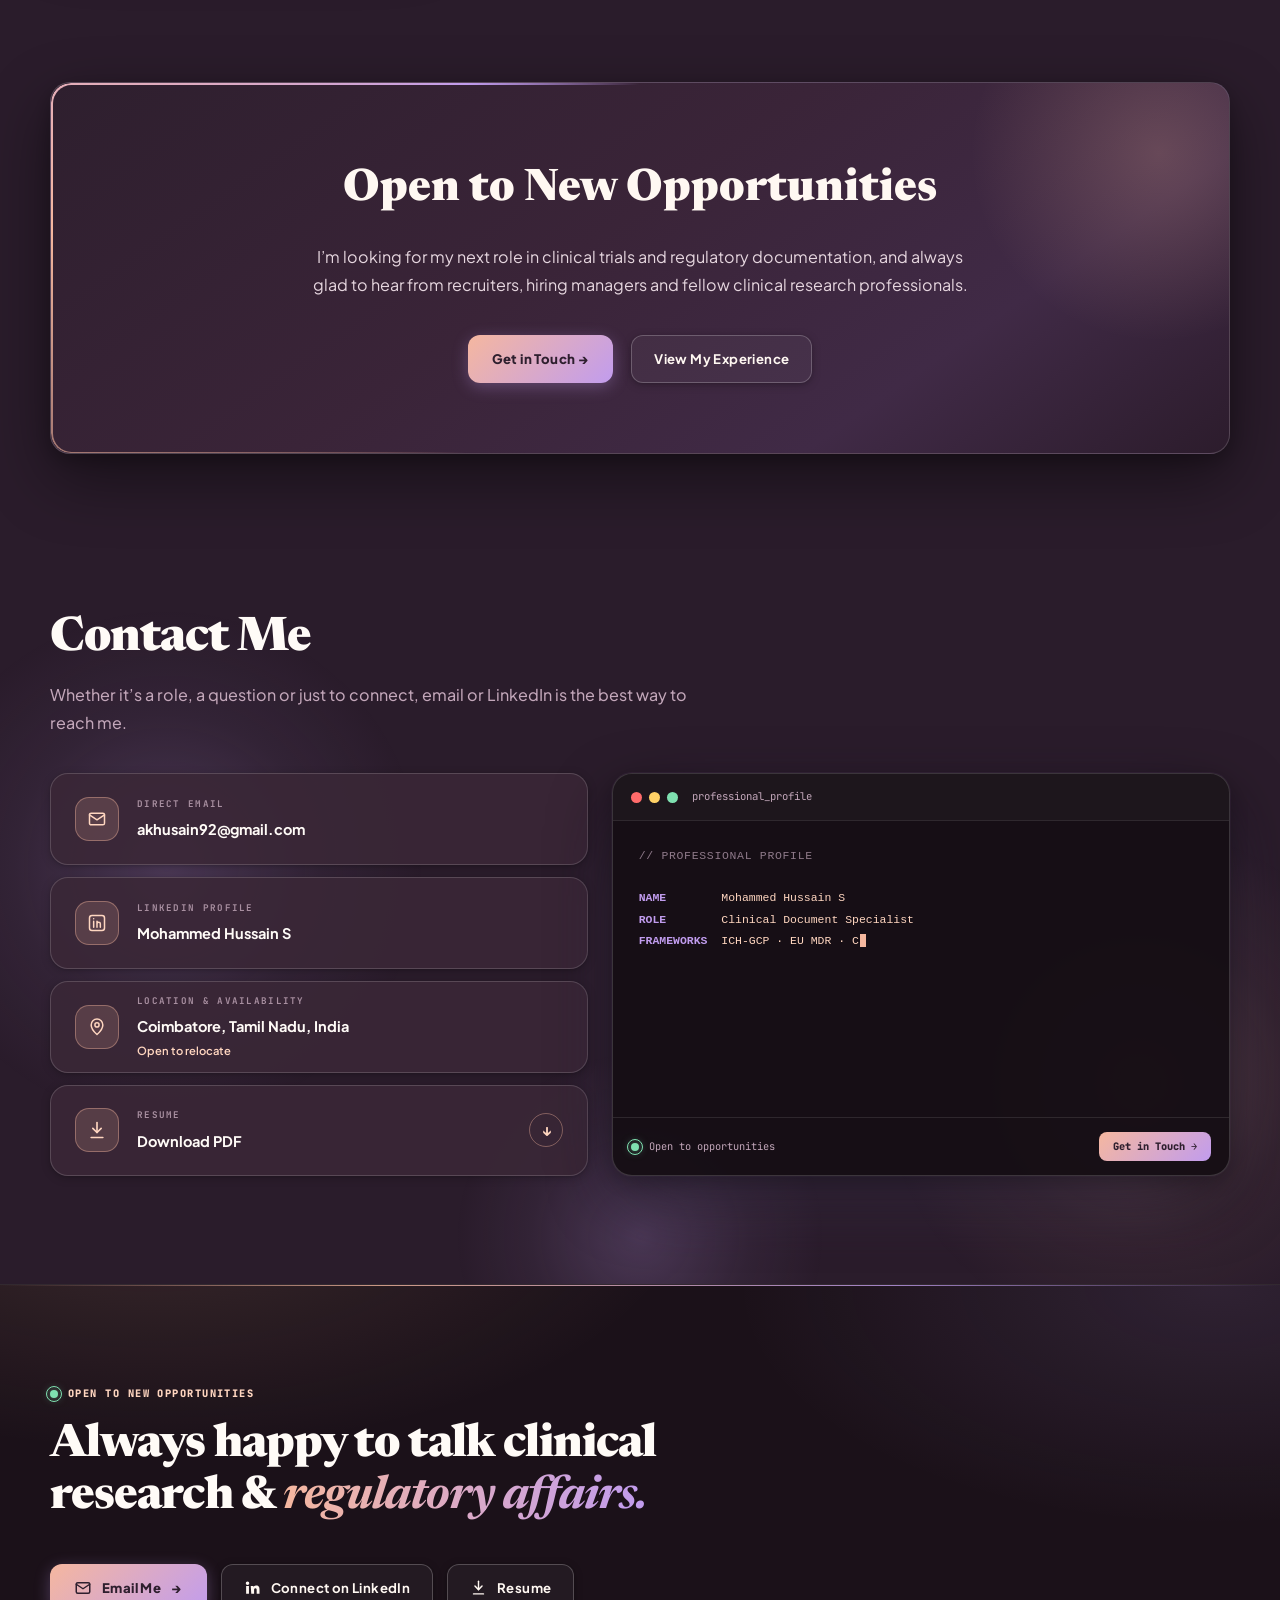
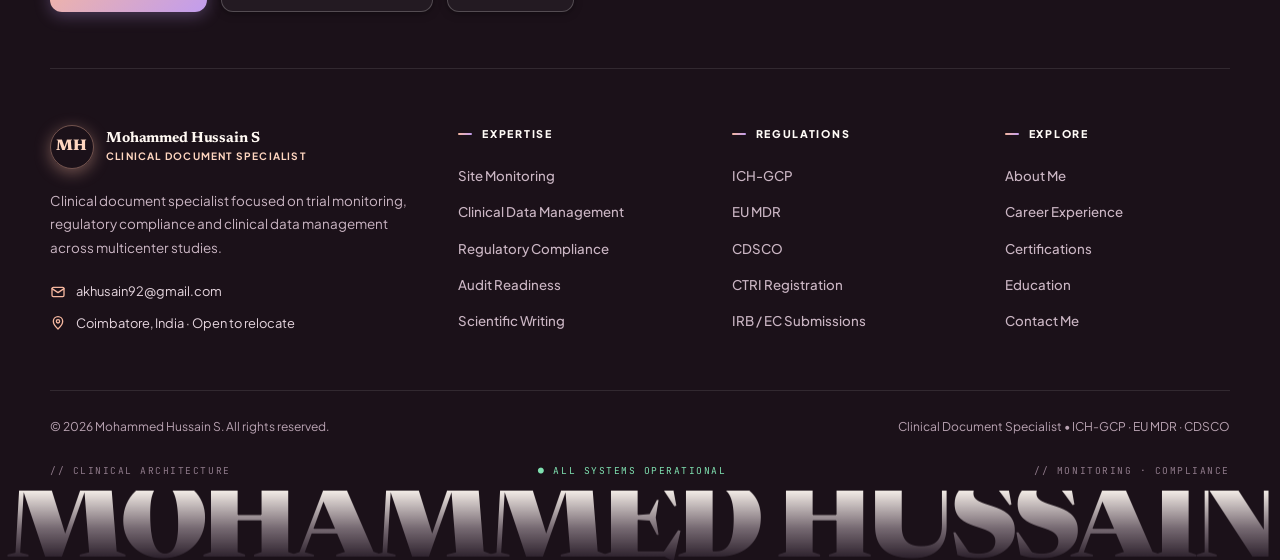
==== commit 81fcecb7: "Update index.html" ====
--- a/index.html
+++ b/index.html
@@ -570,6 +570,11 @@
                     <span class="ac-type ac-type--pub">Publication</span>
                   </div>
                   <h4 class="ac-title ac-title--pub">Molecular Docking &amp; Dynamic Studies of Phytoprinciples of <em>Clausena anisata</em> &ndash; Protease Inhibitory Effects on SARS-CoV-1 &amp; SARS-CoV-2</h4>
+                  <a class="ac-doi" href="https://doi.org/10.2174/0126667975323928250712113231" target="_blank" rel="noopener noreferrer" aria-label="Read the publication (opens in a new tab)">
+                  <span class="ac-doi-label">Read Publication</span>
+                  <svg viewBox="0 0 24 24" width="14" height="14" fill="none" stroke="currentColor" stroke-width="2" stroke-linecap="round" stroke-linejoin="round" aria-hidden="true"><path d="M7 17 17 7"/><path d="M8 7h9v9"/></svg>
+                  <span class="ac-doi-id">DOI: 10.2174/0126667975323928250712113231</span>
+                </a>
                 </li>
               </ol>
             </div>
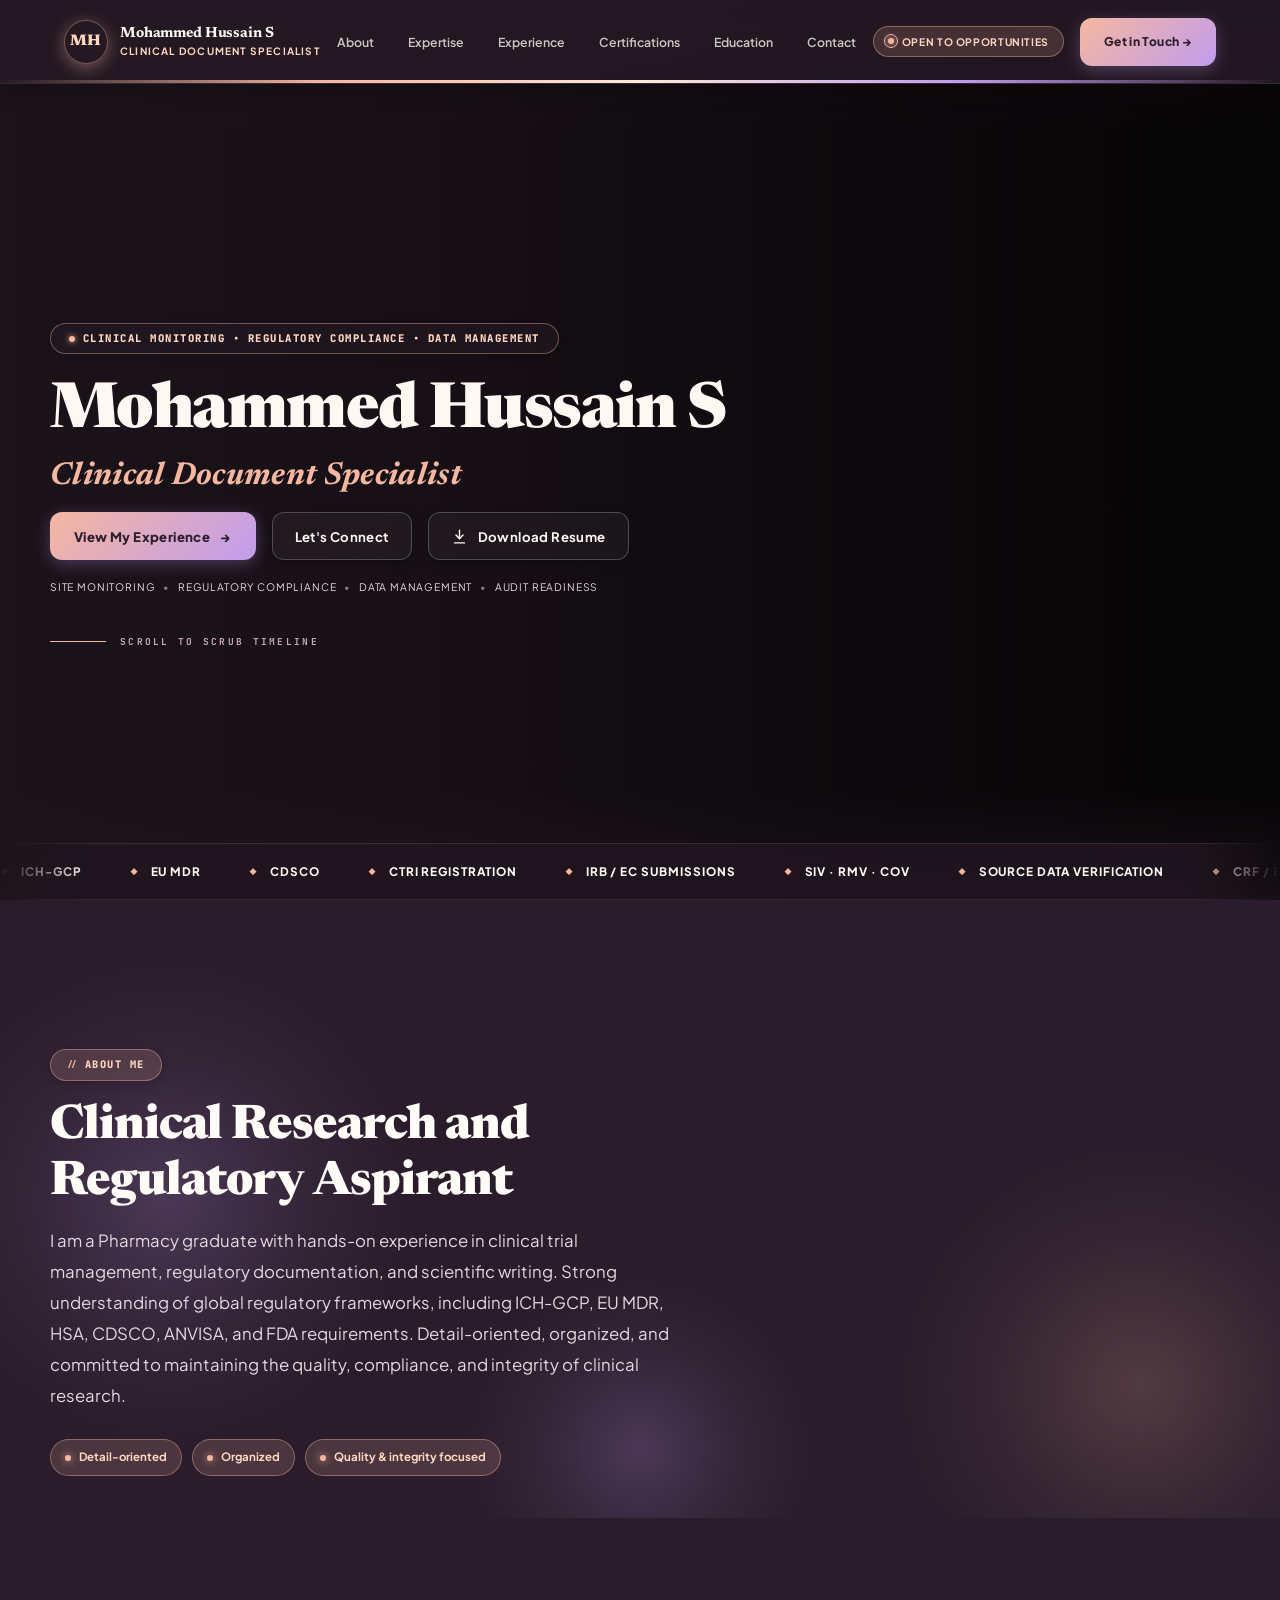
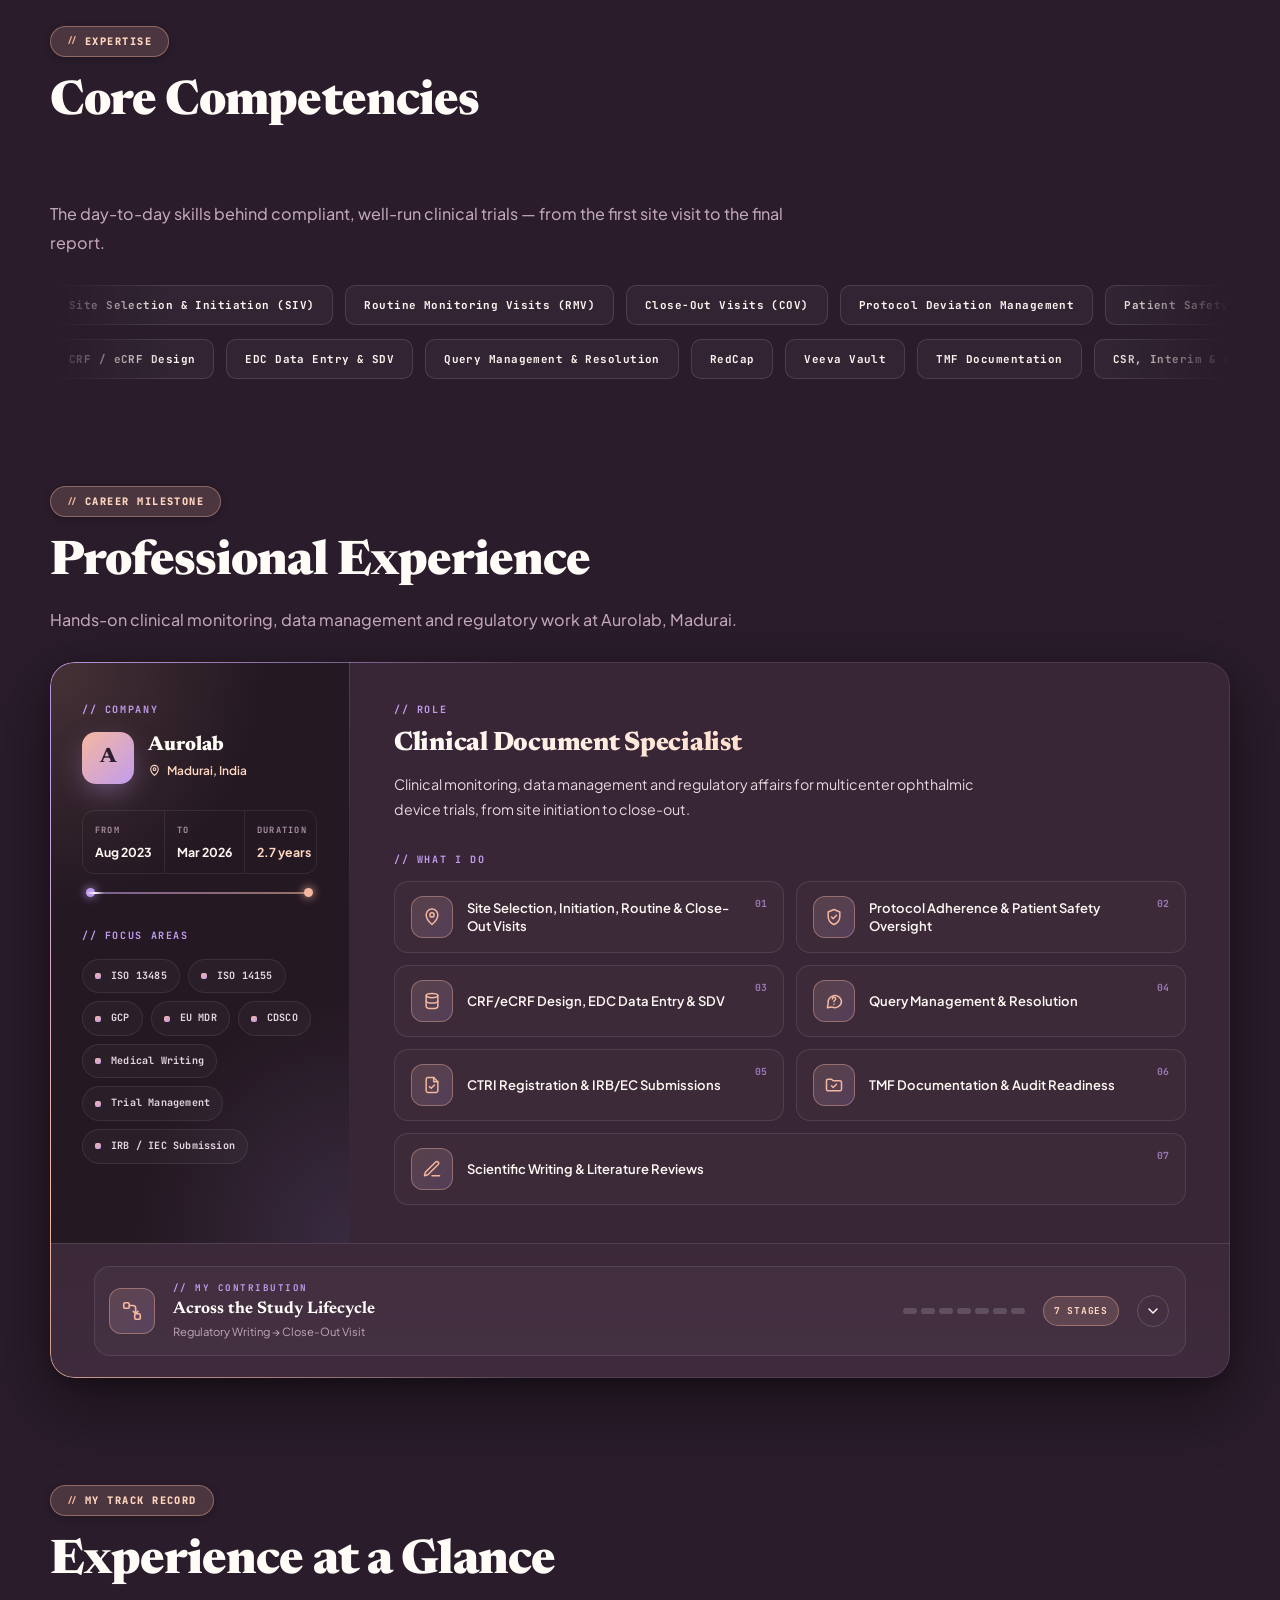
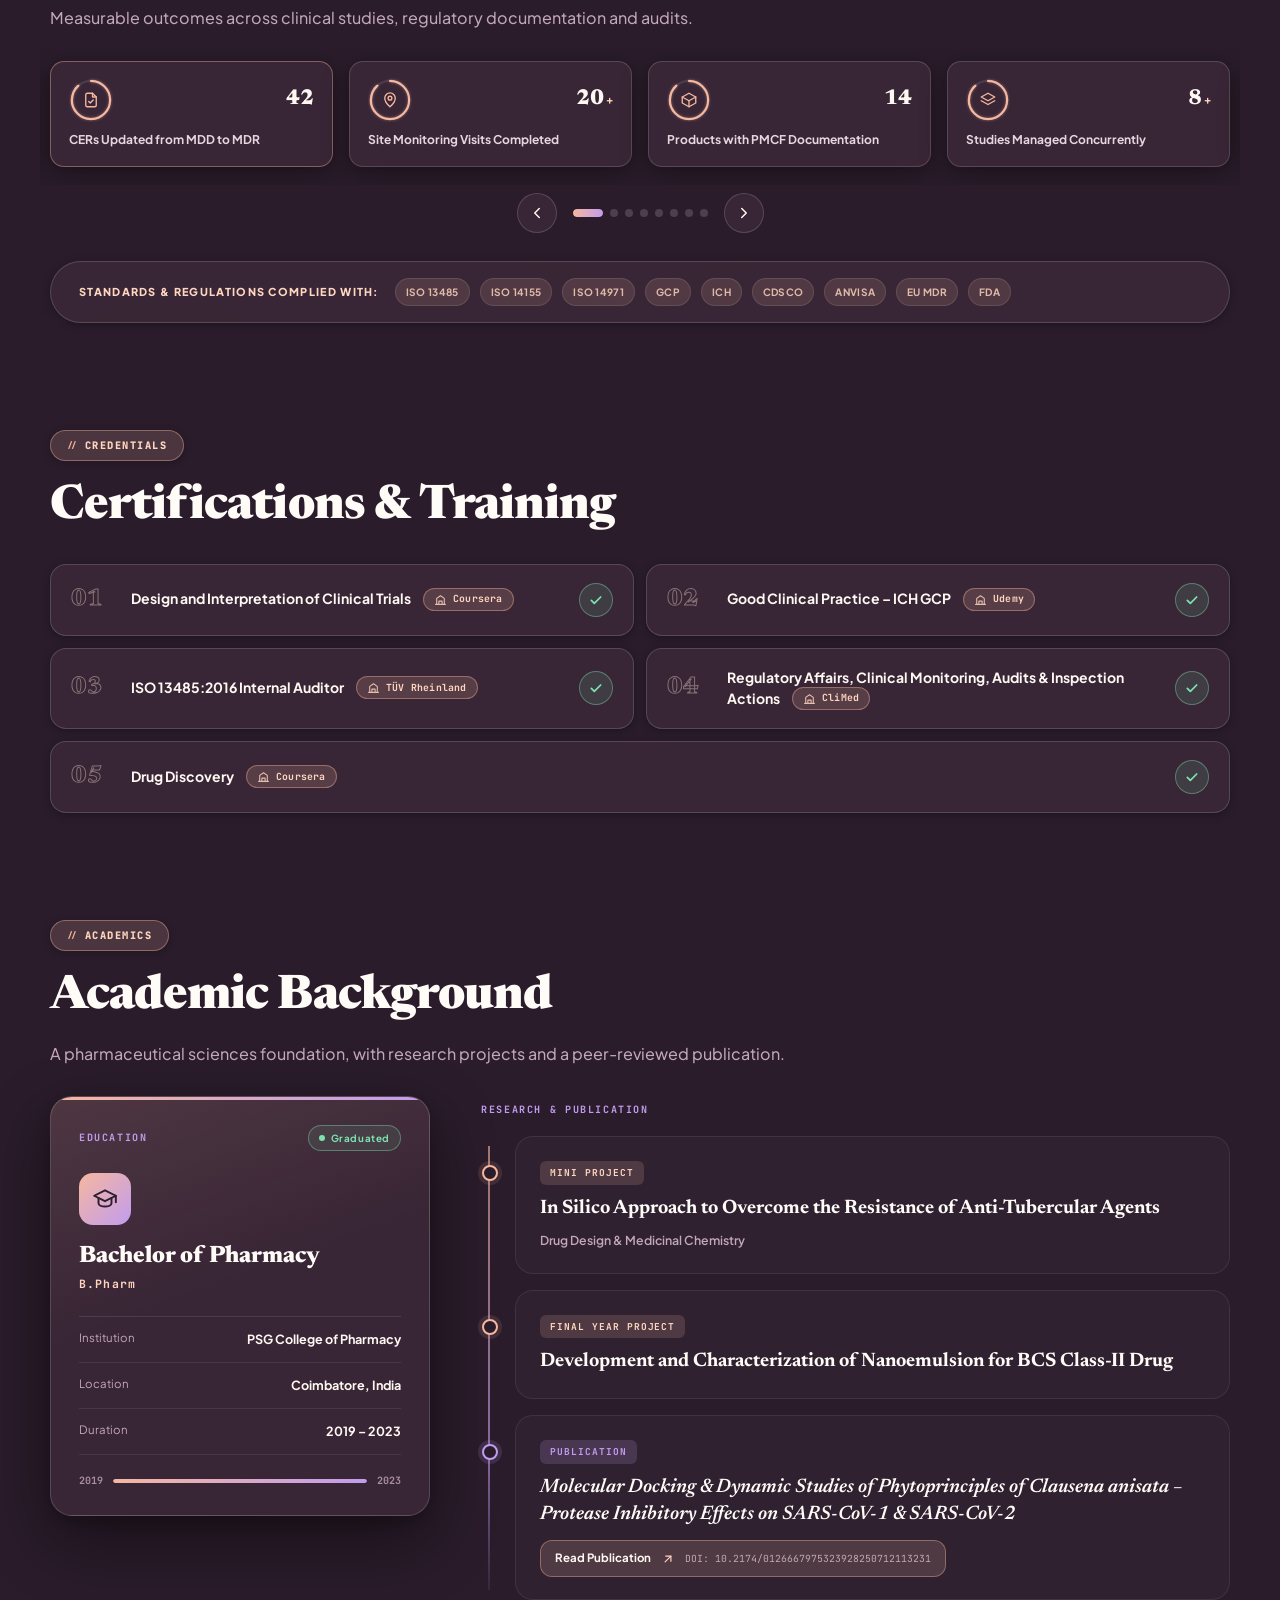
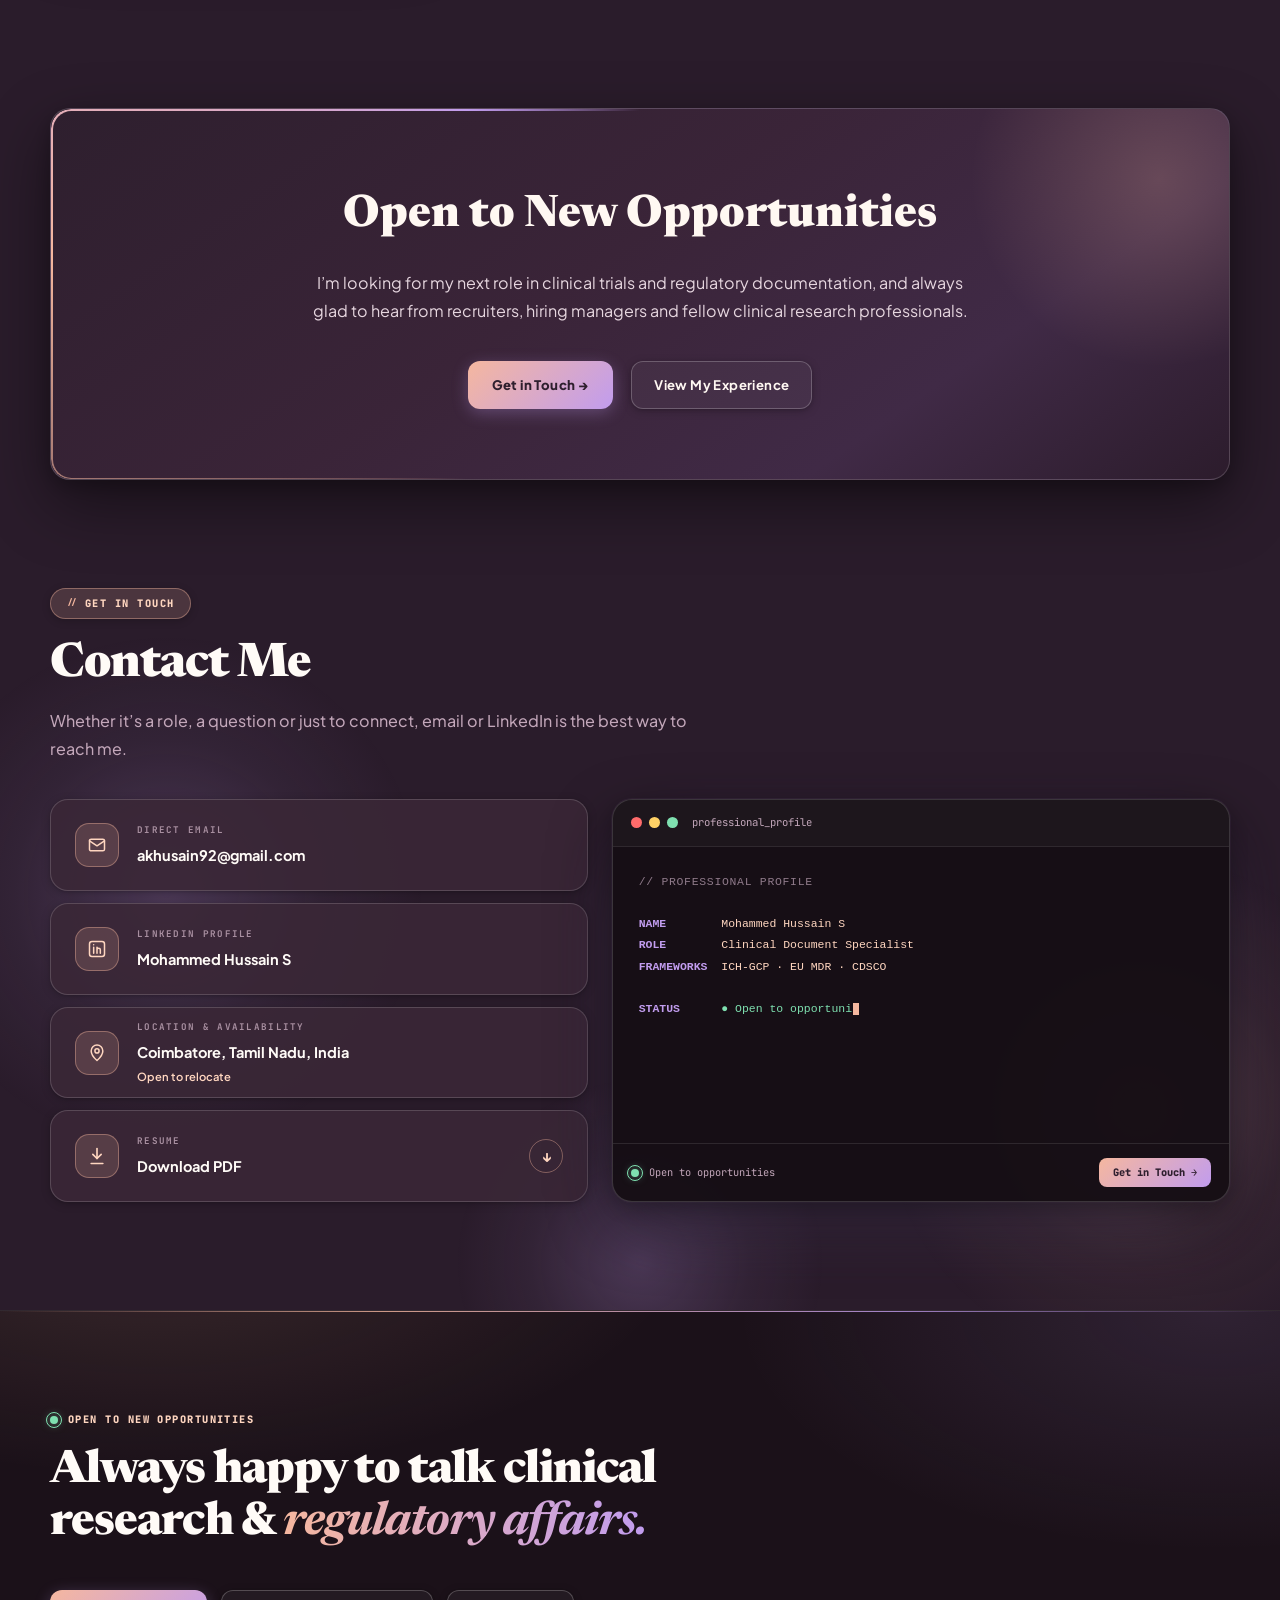
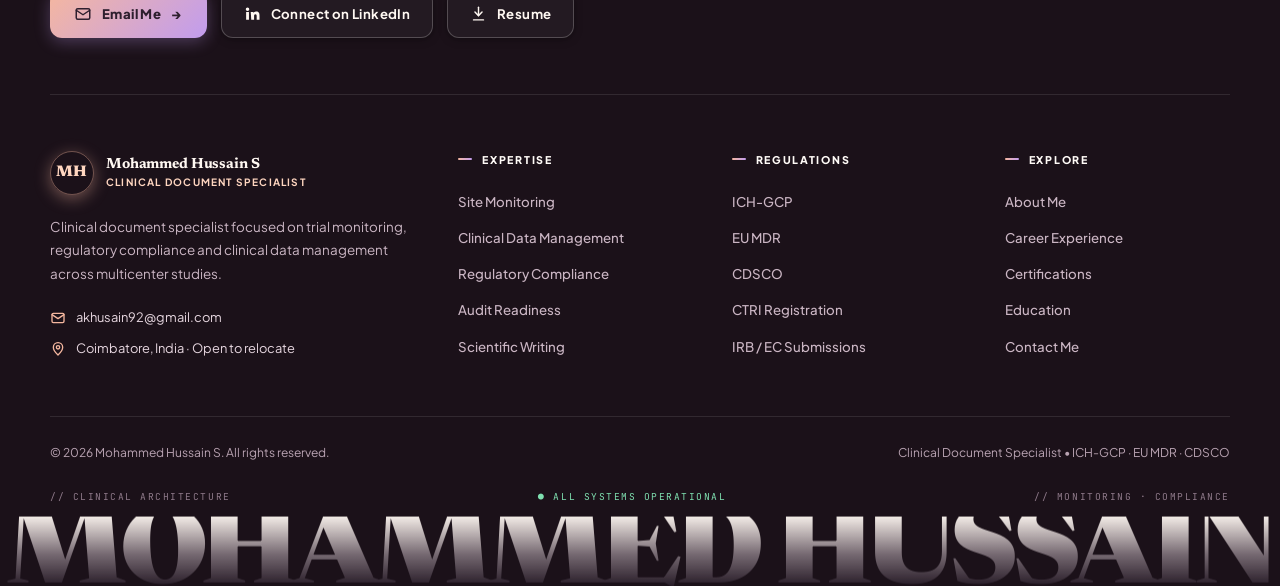
==== commit b8e5e0c9: "Update index.html" ====
--- a/index.html
+++ b/index.html
@@ -552,18 +552,18 @@
                 <li class="ac-item reveal-on-scroll">
                   <span class="ac-node" aria-hidden="true"></span>
                   <div class="ac-item-head">
-                    <span class="ac-type">Final Year Project</span>
-                  </div>
-                  <h4 class="ac-title">Development and Characterization of Nanoemulsion for BCS Class-II Drug</h4>
-                </li>
-                <li class="ac-item reveal-on-scroll">
-                  <span class="ac-node" aria-hidden="true"></span>
-                  <div class="ac-item-head">
                     <span class="ac-type">Mini Project</span>
                   </div>
                   <h4 class="ac-title">In Silico Approach to Overcome the Resistance of Anti-Tubercular Agents</h4>
                   <p class="ac-meta">Drug Design &amp; Medicinal Chemistry</p>
                 </li>
+                <li class="ac-item reveal-on-scroll">
+                  <span class="ac-node" aria-hidden="true"></span>
+                  <div class="ac-item-head">
+                    <span class="ac-type">Final Year Project</span>
+                  </div>
+                  <h4 class="ac-title">Development and Characterization of Nanoemulsion for BCS Class-II Drug</h4>
+                </li>                
                 <li class="ac-item reveal-on-scroll">
                   <span class="ac-node ac-node--pub" aria-hidden="true"></span>
                   <div class="ac-item-head">
--- a/style.css
+++ b/style.css
@@ -3496,3 +3496,12 @@
 .cert-body { display: block; line-height: 1.5; }
 .cert-body .cert-name { display: inline; margin-right: 10px; }
 .cert-body .cert-org { display: inline-flex; vertical-align: middle; line-height: 1.2; margin-top: -3px; white-space: nowrap; }
+/* Publication DOI link */
+.ac-doi { display: inline-flex; align-items: center; flex-wrap: wrap; gap: 6px 10px; margin-top: 12px; padding: 8px 14px; border-radius: 12px; border: 1px solid var(--teal-border); background: var(--teal-soft-wash); color: var(--teal-accent-dark); text-decoration: none; max-width: 100%; transition: border-color .3s ease, background .3s ease, transform .3s var(--ease-spring); }
+.ac-doi:hover { border-color: var(--teal-border-hover); background: rgba(245,183,159,.24); transform: translateY(-2px); }
+.ac-doi:focus-visible { outline: 2px solid var(--teal-accent); outline-offset: 3px; }
+.ac-doi-label { font-size: .82rem; font-weight: 700; color: var(--cro-navy-deep); }
+.ac-doi-id { font-family: var(--font-mono); font-size: .7rem; color: var(--cro-navy-muted); overflow-wrap: anywhere; }
+.ac-doi svg { flex: none; transition: transform .3s var(--ease-spring); }
+.ac-doi:hover svg { transform: translate(2px, -2px); }
+@media (max-width: 580px) { .ac-doi-id { flex-basis: 100%; } }
